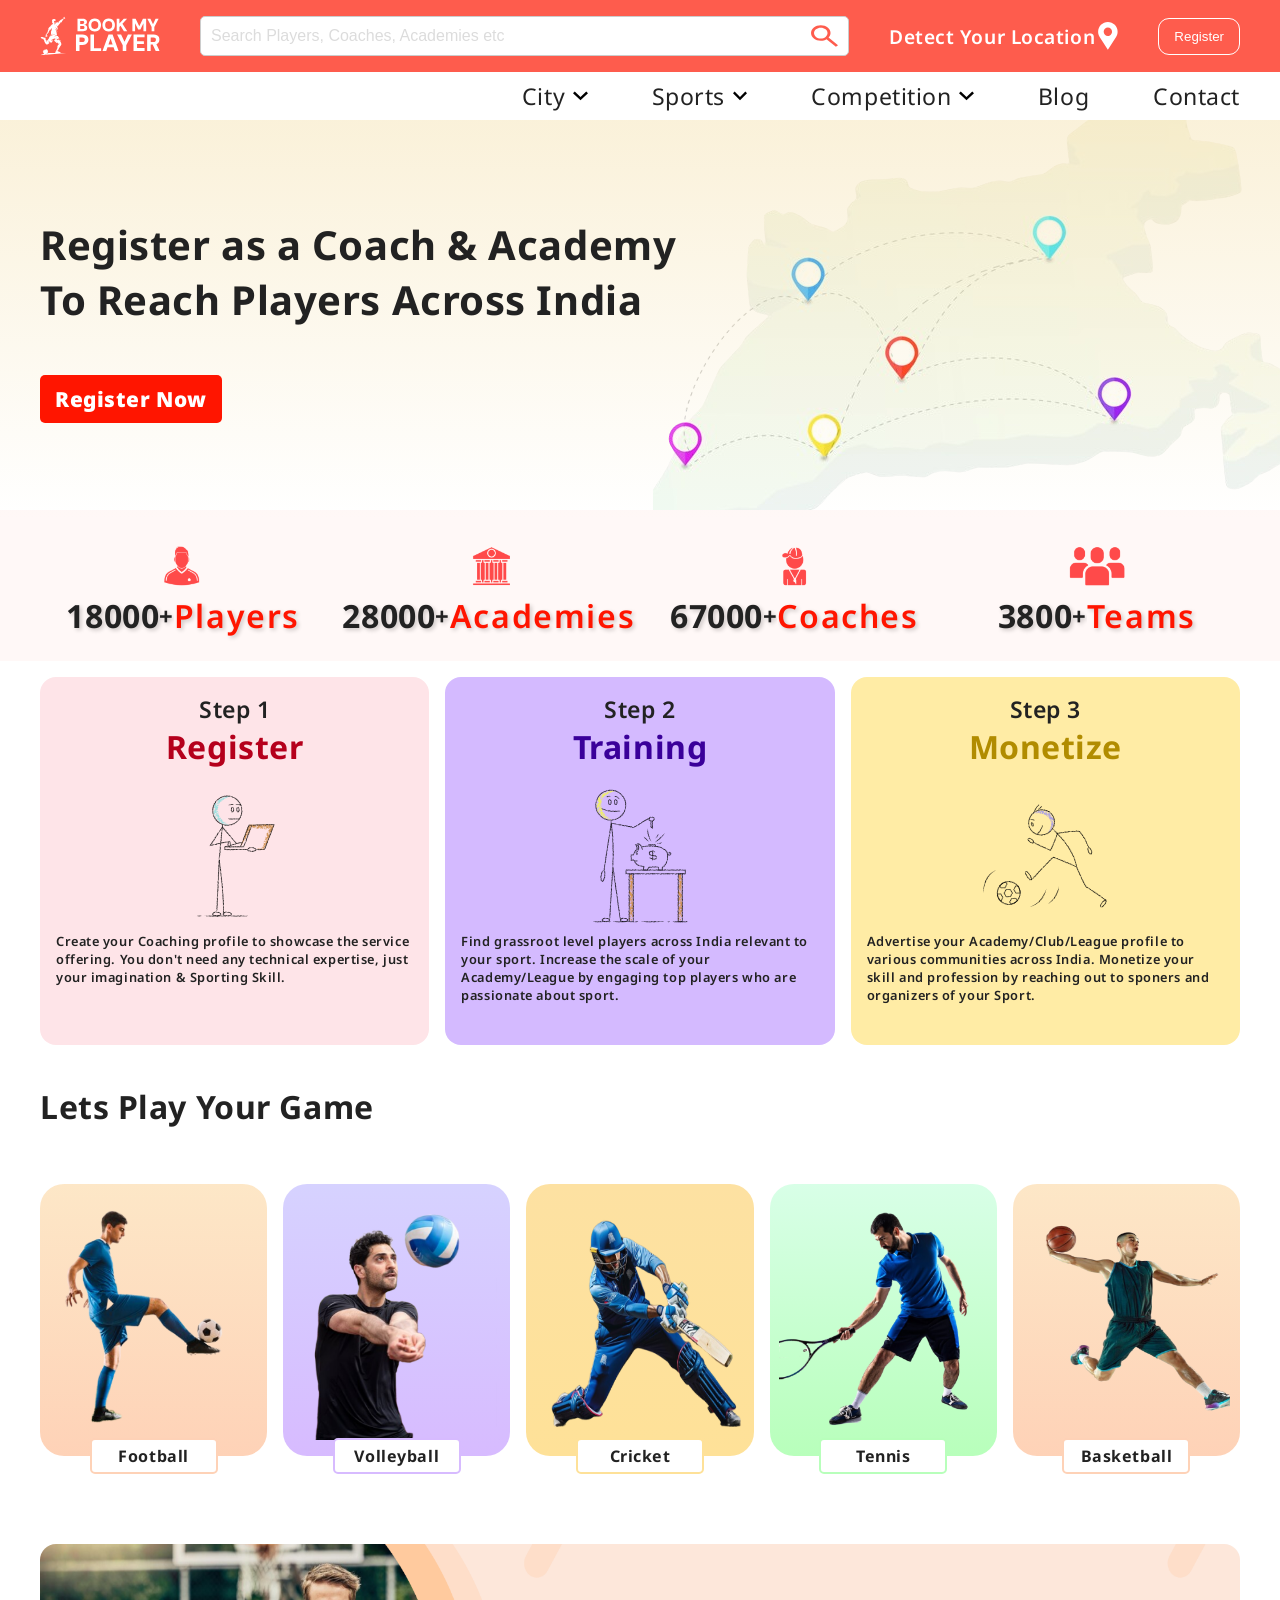
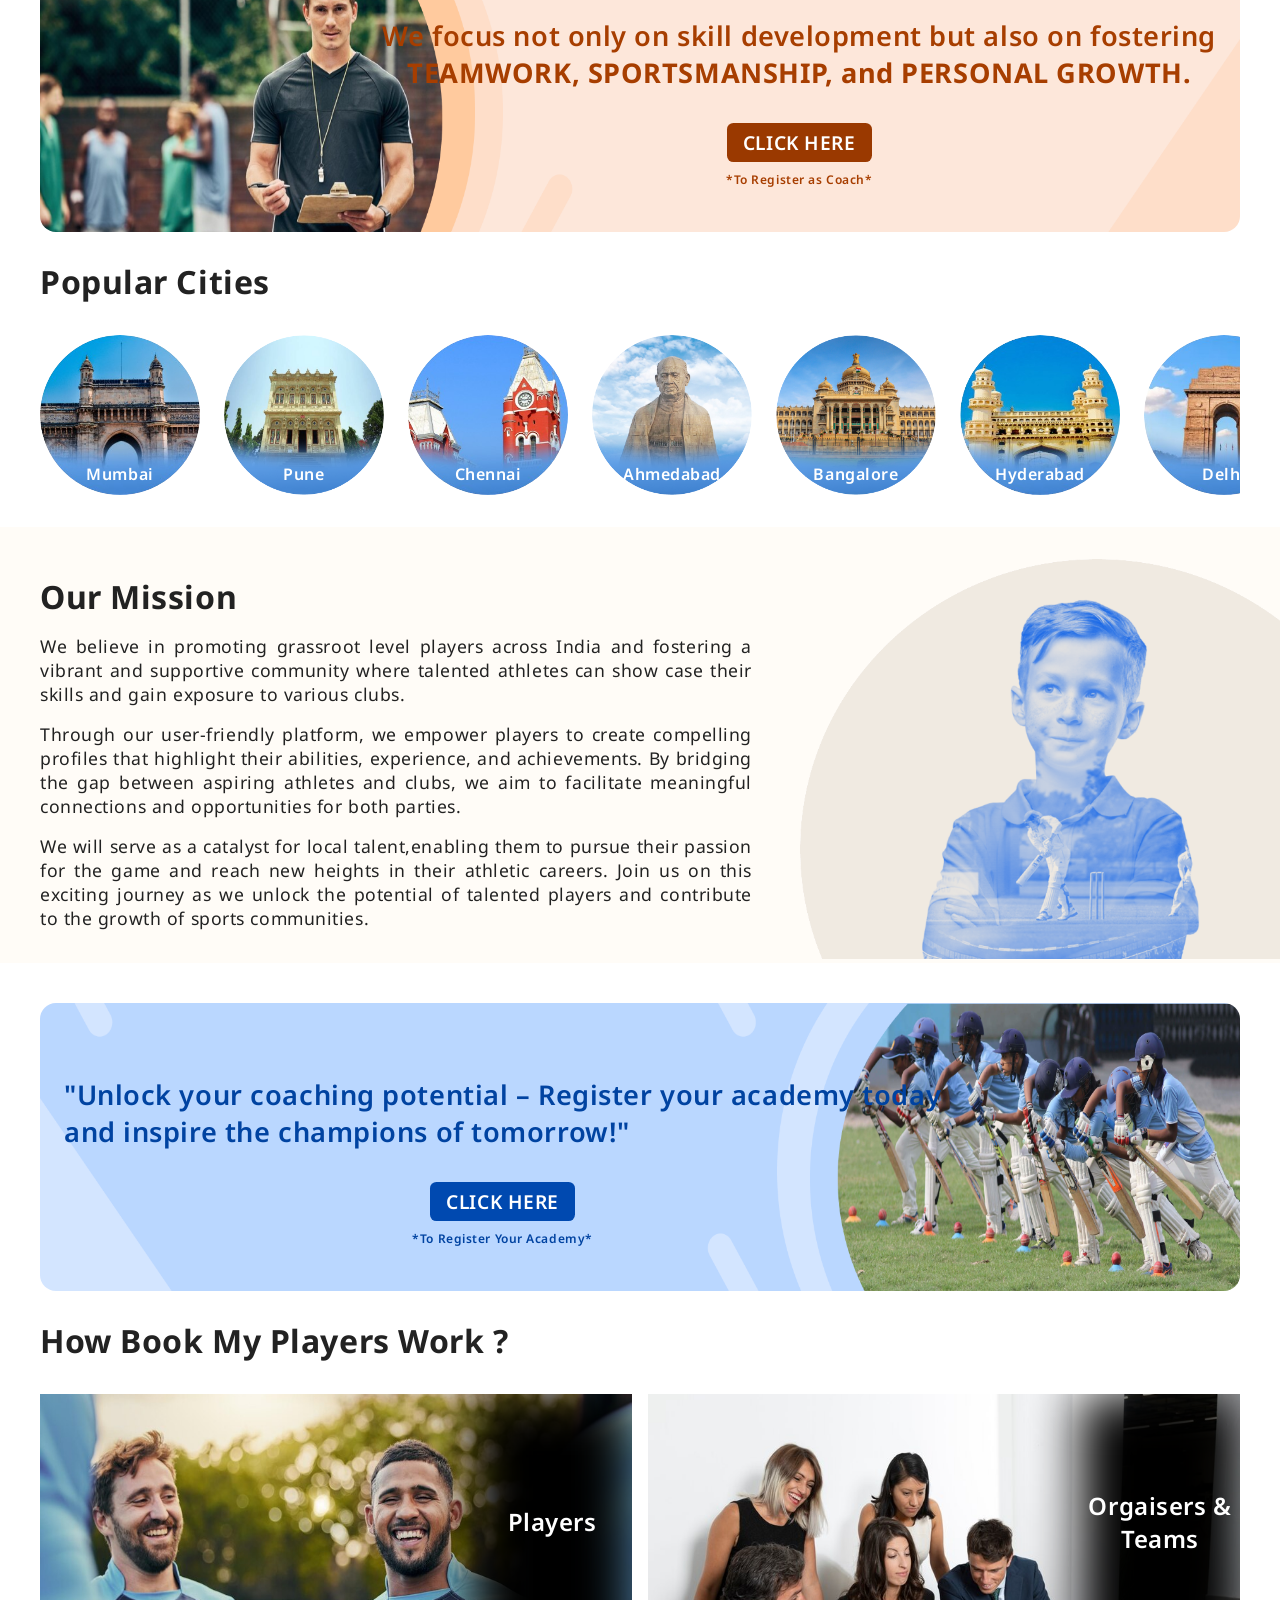
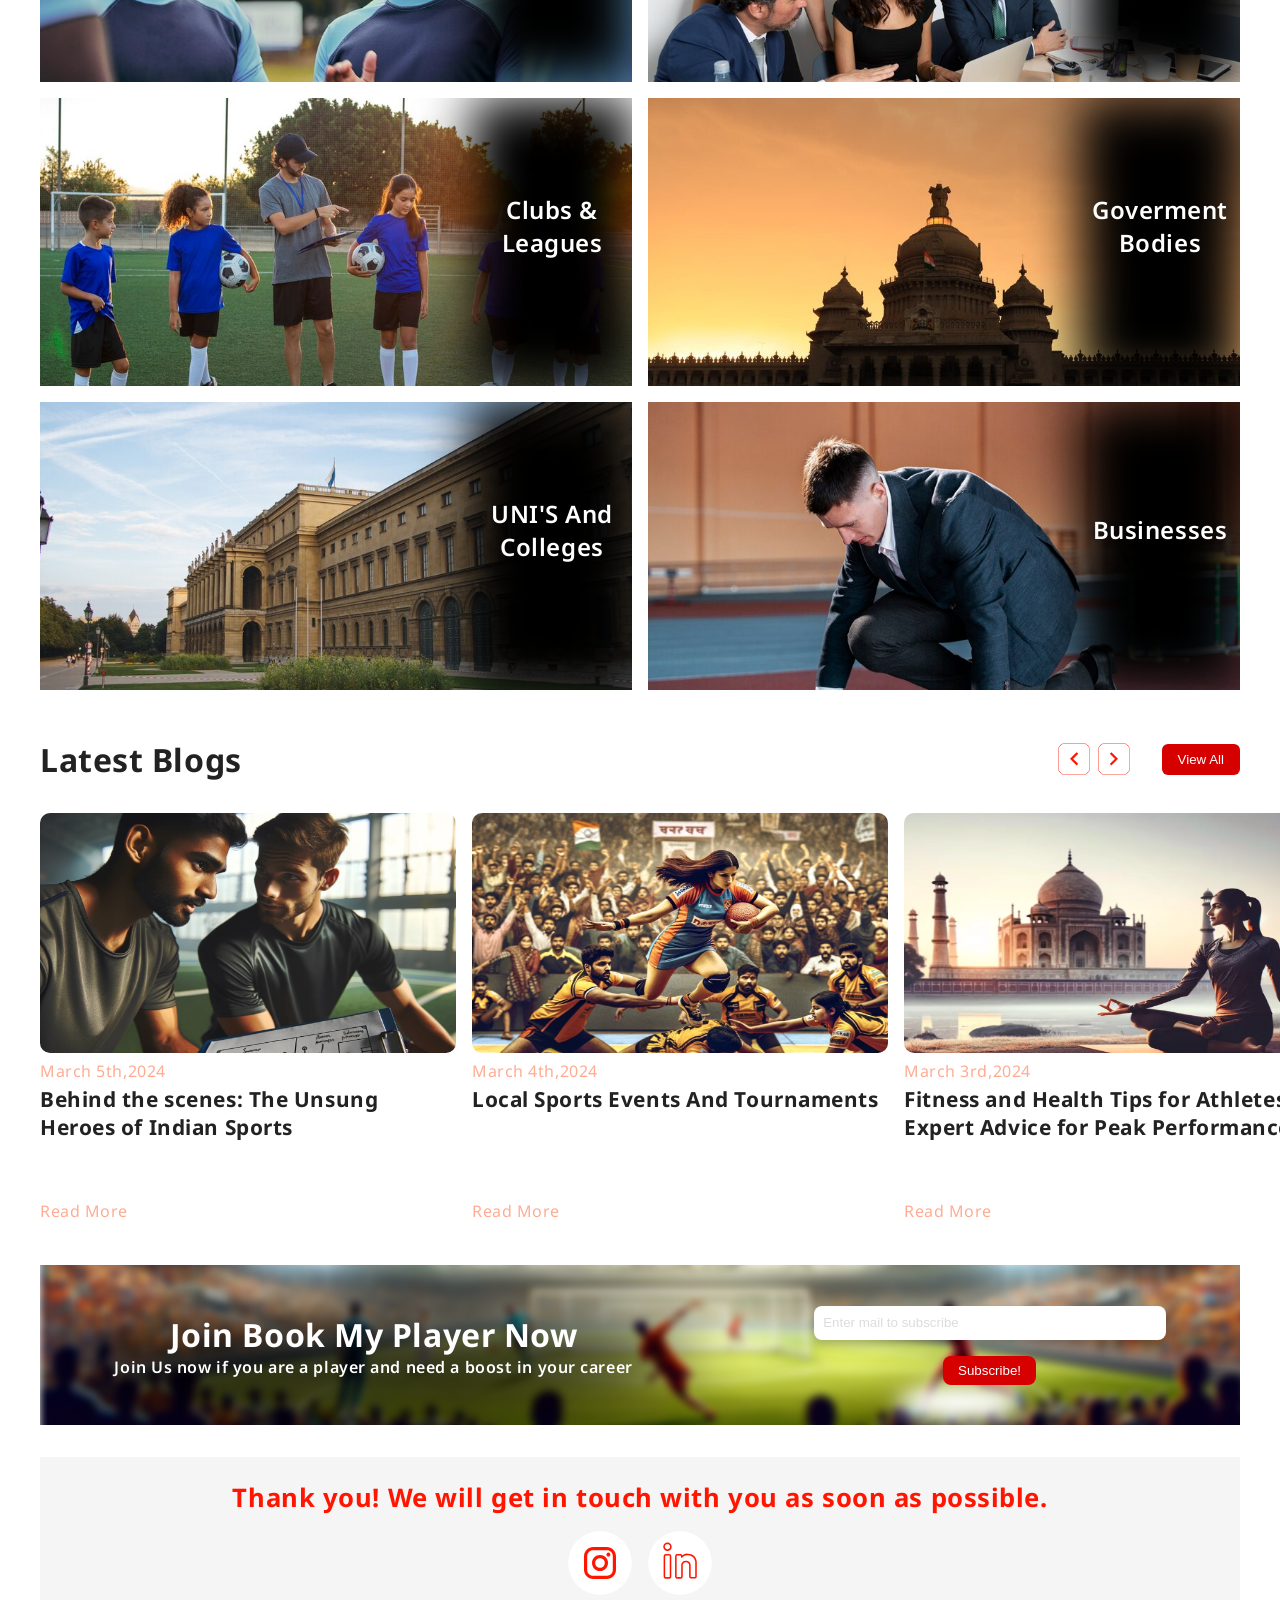
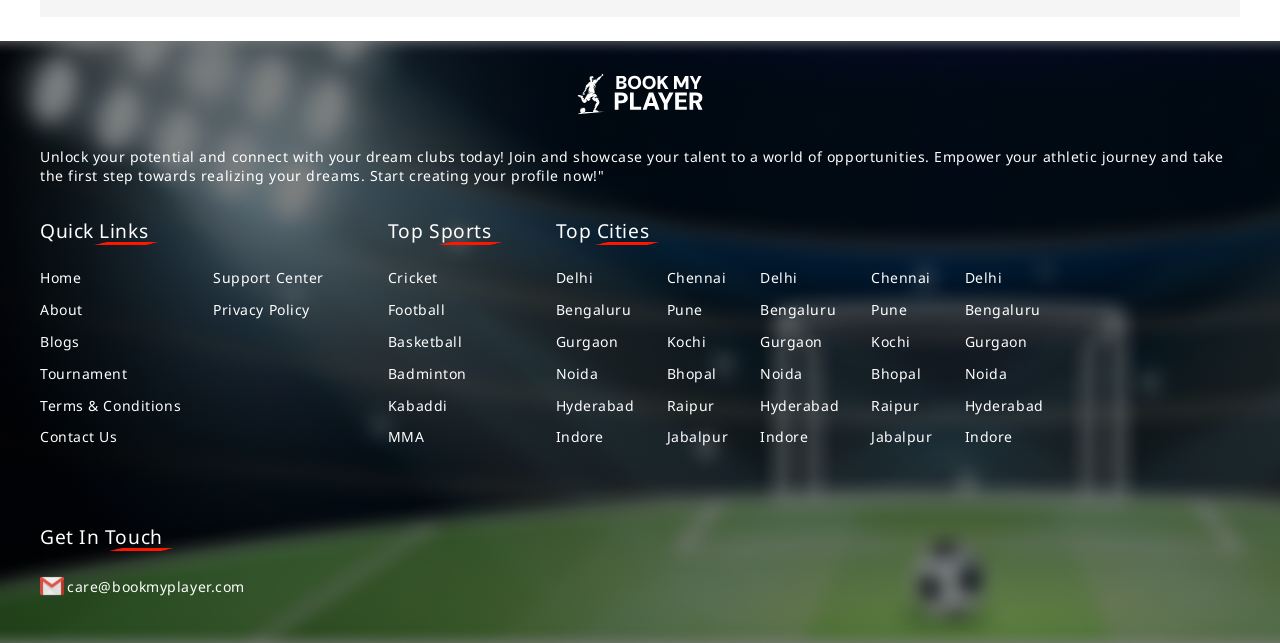
==== index.html @ 105f9009 "changes" ====
<!DOCTYPE html>
<html lang="en">

<head>
    <meta charset="UTF-8">
    <meta name="viewport" content="width=device-width, initial-scale=1.0">
    <title>Document</title>
    <link rel="stylesheet" href="asset/css/new_home.css">
</head>

<body>
    <!-- search header -->
    <header class="nh_search_wrapper">
        <img src="asset/images/logo 1.svg" class="nh_logo" alt="">
        <div class="nh_search_box search_top">
            <input type="text" class="nh_search_input" placeholder="Search Players, Coaches, Academies etc">
            <img src="asset/images/nh_search.svg" class="nh_search_icon" alt="">
        </div>
        <div class="nh_detect">
            <span class="new_fonts">Detect Your Location</span>
            <img src="asset/images/detect.svg" alt="">
        </div>
        <div class="nh_register nh_flex">
            <img src="https://bmpcdn.s3.ap-south-1.amazonaws.com/asset/images/search.svg" alt="" class="white_search">
            <button id="openRegisterOption">Register</button>
        </div>
    </header>
    <!-- search headerends -->
    <!-- header 2 starts  -->
    <header class="nh_options_wrapper">
        <ul class="nh_flex">
            <li>
                <div class="nh_flex nh_options" id="city_click">
                    <span class="new_fonts">City</span>
                    <img src="asset/images/nh_angle_down.svg" alt="">
                </div>
            </li>
            <li>
                <div class="nh_flex nh_options" id="sports_click">
                    <span class="new_fonts">Sports</span>
                    <img src="asset/images/nh_angle_down.svg" alt="">
                </div>
            </li>
            <li>
                <div class="nh_flex nh_options">
                    <span class="new_fonts">Competition</span>
                    <img src="asset/images/nh_angle_down.svg" alt="">
                </div>
            </li>
            <li>
                <div class="nh_flex nh_options">
                    <span class="new_fonts">Blog</span>
                </div>
            </li>
            <li>
                <div class="nh_flex nh_options">
                    <span class="new_fonts">Contact</span>
                </div>
            </li>
        </ul>
    </header>
    <!-- header 2 ends -->
    <!-- banner section  -->
    <section class="nh_banner_container">
        <div class="nh_banner_wrapper">
            <div class="nh_register_heading">
                <div class="nh_top_text">
                    <h1 class="new_fonts">Register as a Coach & Academy</h1>
                    <span class="new_fonts">To Reach Players Across India</span>
                </div>

                <div class="nh_top_btn" id="openRegester">
                    <button class="new_fonts">Register Now</button>
                </div>
            </div>
        </div>
        <div class="map_rough">
            <img src="asset/images/map rough.png" alt="">
        </div>
    </section>
    <!-- banner section ends -->

    <!-- Count Section  -->
    <section class="nh_count_wrapper">
        <div class="nh_count">
            <div>
                <img src="asset/images/Slice 4.png" alt="">
            </div>

            <div class="nh_count_text new_fonts"><span class="nh_value rolling-number" id="players"><span
                        class="digit">0</span><span class="digit">0</span><span class="digit">0</span><span
                        class="digit">0</span><span class="digit">0</span>+</span><span class="nh_detail">Players</span>
            </div>
        </div>
        <div class="nh_count">
            <div>
                <img src="asset/images/Slice 3.png" alt="">
            </div>

            <div class="nh_count_text new_fonts"><span class="nh_value rolling-number" id="academies"><span
                        class="digit">0</span><span class="digit">0</span><span class="digit">0</span><span
                        class="digit">0</span><span class="digit">0</span>+</span><span
                    class="nh_detail">Academies</span></div>
        </div>
        <div class="nh_count">
            <div>
                <img src="asset/images/Slice 1.png" alt="">
            </div>

            <div class="nh_count_text new_fonts"><span class="nh_value rolling-number" id="coaches"><span
                        class="digit">0</span><span class="digit">0</span><span class="digit">0</span><span
                        class="digit">0</span><span class="digit">0</span>+</span><span class="nh_detail">Coaches</span>
            </div>
        </div>
        <div class="nh_count">
            <div>
                <img src="asset/images/Slice 2.png" alt="">
            </div>

            <div class="nh_count_text new_fonts"><span class="nh_value rolling-number" id="teams">
                    <span class="digit">0</span>
                    <span class="digit">0</span>
                    <span class="digit">0</span>
                    <span class="digit">0</span>+</span><span class="nh_detail">Teams</span>
            </div>
        </div>
    </section>
    <!-- Count Section ends -->

    <!-- register training monetize section  -->
    <section class="nh_monetize nh_flex">
        <div class="nh_register_box nh_flex">
            <div class="step_register">

                <div>
                    <span class="new_fonts step_one">Step 1</span>
                </div>
                <div>
                    <span class="new_fonts register_step">Register</span>
                </div>

            </div>

            <div class="monetize_flex">
                <div class="nh_monetize_img">
                    <img src="asset/images/register_img.svg" alt="" loading="lazy">
                </div>
                <div>
                    <span class="new_fonts step_info">Create your Coaching profile to showcase the service offering.
                        You don't need any technical expertise, just your imagination & Sporting Skill.</span>
                </div>
            </div>



        </div>

        <div class="nh_training_box nh_flex">
            <div class="step_register">
                <div>
                    <span class="new_fonts step_one step_two">Step 2</span>
                </div>
                <div>
                    <span class="new_fonts register_step training_step">Training</span>
                </div>
            </div>

            <div class="monetize_flex">
                <div class="nh_monetize_img">
                    <img src="asset/images/training_img.svg" alt="" loading="lazy">
                </div>
                <div>
                    <span class="new_fonts step_info">Find grassroot level players across India relevant to your sport.
                        Increase the
                        scale of your Academy/League by engaging top players who are passionate
                        about sport.</span>
                </div>

            </div>


        </div>

        <div class="nh_monetize_box nh_flex">
            <div class="step_register">
                <div>
                    <span class="new_fonts step_one step_three">Step 3</span>
                </div>
                <div>
                    <span class="new_fonts register_step monetize_step">Monetize</span>
                </div>
            </div>
            <div class="monetize_flex">
                <div class="nh_monetize_img">
                    <img src="asset/images/monetize_img.svg" alt="" loading="lazy">
                </div>
                <div>
                    <span class="new_fonts step_info">Advertise your Academy/Club/League profile to various communities
                        across India. Monetize your skill and profession by reaching out to sponers
                        and organizers of your Sport.</span>
                </div>
            </div>

        </div>
    </section>
    <!-- register training monetize section ends -->

    <!-- play your game section  -->
    <section class="nh_play_wrap">

        <h2 class="new_fonts">Lets Play Your Game</h2>

        <div class="nh_sport_wrapper nh_flex">
            <div class="nh_sport_box">
                <img src="asset/images/sport5.png" alt="">
                <div class="nh_sport_name">
                    <span class="new_fonts">Football</span>
                </div>
            </div>
            <div class="nh_sport_box bg_2">
                <img src="asset/images/sport2.png" alt="">
                <div class="nh_sport_name bd_2">
                    <span class="new_fonts">Volleyball</span>
                </div>
            </div>
            <div class="nh_sport_box bg_3">
                <img src="asset/images/sport4.png" alt="">
                <div class="nh_sport_name bd_3">
                    <span class="new_fonts">Cricket</span>
                </div>
            </div>
            <div class="nh_sport_box bg_4">
                <img src="asset/images/sport1.png" alt="">
                <div class="nh_sport_name bd_4">
                    <span class="new_fonts">Tennis</span>
                </div>
            </div>
            <div class="nh_sport_box">
                <img src="asset/images/sport3.png" alt="">
                <div class="nh_sport_name">
                    <span class="new_fonts">Basketball</span>
                </div>
            </div>
        </div>

    </section>
    <!-- play your game section ends -->

    <!-- advertise section  -->
    <section class="nh_ad_wrapper">
        <div class="ad_img">
            <img src="asset/images/ad_one.png" alt="">
            <div class="ad_text">
                <div>
                    <div class="ad_text_flex"><span class="new_fonts ad_text_one">We focus not only on skill development
                            but also on fostering </span>
                        <span class="new_fonts ad_text_two">TEAMWORK, SPORTSMANSHIP, and PERSONAL GROWTH.</span>
                    </div>
                </div>
                <div class="ad_btn">
                    <button class="new_fonts">CLICK HERE</button>
                    <div>
                        <span class="new_fonts">*To Register as Coach*</span>
                    </div>
                </div>

            </div>
        </div>
    </section>
    <!-- advertise section ends -->

    <!-- city section  -->
    <section class="nh_play_wrap">
        <h2 class="new_fonts">Popular Cities</h2>
        <div class="city_flex">
            <div class="nh_city">
                <img src="asset/images/mumbai.png" alt="">
                <div class="nh_cityname">
                    <span class="new_fonts">Mumbai</span>
                </div>
            </div>
            <div class="nh_city">
                <img src="asset/images/pune.png" alt="">
                <div class="nh_cityname">
                    <span class="new_fonts">Pune</span>
                </div>
            </div>
            <div class="nh_city">
                <img src="asset/images/chennai.png" alt="">
                <div class="nh_cityname">
                    <span class="new_fonts">Chennai</span>
                </div>
            </div>
            <div class="nh_city">
                <img src="asset/images/ahmedabad.png" alt="">
                <div class="nh_cityname">
                    <span class="new_fonts">Ahmedabad</span>
                </div>
            </div>
            <div class="nh_city">
                <img src="asset/images/bangalore.png" alt="">
                <div class="nh_cityname">
                    <span class="new_fonts">Bangalore</span>
                </div>
            </div>
            <div class="nh_city">
                <img src="asset/images/hyderabad.png" alt="">
                <div class="nh_cityname">
                    <span class="new_fonts">Hyderabad</span>
                </div>
            </div>
            <div class="nh_city">
                <img src="asset/images/delhi.png" alt="">
                <div class="nh_cityname">
                    <span class="new_fonts">Delhi</span>
                </div>
            </div>
            <div class="nh_city">
                <img src="asset/images/lucknow.png" alt="">
                <div class="nh_cityname">
                    <span class="new_fonts">Lucknow</span>
                </div>
            </div>
            <div class="nh_city">
                <img src="asset/images/Indore.png" alt="">
                <div class="nh_cityname">
                    <span class="new_fonts">Indore</span>
                </div>
            </div>
            <div class="nh_city">
                <img src="asset/images/Kolkata.png" alt="">
                <div class="nh_cityname">
                    <span class="new_fonts">Kolkata</span>
                </div>
            </div>
            <div class="nh_city">
                <img src="asset/images/Nagpur.png" alt="">
                <div class="nh_cityname">
                    <span class="new_fonts">Nagpur</span>
                </div>
            </div>
            <div class="nh_city">
                <img src="asset/images/Coimbatore.png" alt="">
                <div class="nh_cityname">
                    <span class="new_fonts">Coimbatore</span>
                </div>
            </div>
            <div class="nh_city">
                <img src="asset/images/Patna.png" alt="">
                <div class="nh_cityname">
                    <span class="new_fonts">Patna</span>
                </div>
            </div>
            <div class="nh_city">
                <img src="asset/images/Jaipur.png" alt="">
                <div class="nh_cityname">
                    <span class="new_fonts">Jaipur</span>
                </div>
            </div>
            <div class="nh_city">
                <img src="asset/images/Agra.png" alt="">
                <div class="nh_cityname">
                    <span class="new_fonts">Agra</span>
                </div>
            </div>
            <div class="nh_city">
                <img src="asset/images/vadodra.png" alt="">
                <div class="nh_cityname">
                    <span class="new_fonts">Vadodra</span>
                </div>
            </div>
            <div class="nh_city">
                <img src="asset/images/Surat.png" alt="">
                <div class="nh_cityname">
                    <span class="new_fonts">Surat</span>
                </div>
            </div>
            <div class="nh_city">
                <img src="asset/images/Guwahati.png" alt="">
                <div class="nh_cityname">
                    <span class="new_fonts">Guwahati</span>
                </div>
            </div>
            <div class="nh_city">
                <img src="asset/images/PimpriChichwad.png" alt="">
                <div class="nh_cityname">
                    <span class="new_fonts">Pimpri Chinchwad</span>
                </div>
            </div>
            <div class="nh_city">
                <img src="asset/images/Kochi.png" alt="">
                <div class="nh_cityname">
                    <span class="new_fonts">Kochi</span>
                </div>
            </div>
            <div class="nh_city">
                <img src="asset/images/Navi Mumbai.png" alt="">
                <div class="nh_cityname">
                    <span class="new_fonts">Navi Mumbai</span>
                </div>
            </div>
            <div class="nh_city">
                <img src="asset/images/Bhopal.png" alt="">
                <div class="nh_cityname">
                    <span class="new_fonts">Bhopal</span>
                </div>
            </div>
            <div class="nh_city">
                <img src="asset/images/Thane.png" alt="">
                <div class="nh_cityname">
                    <span class="new_fonts">Thane</span>
                </div>
            </div>
            <div class="nh_city">
                <img src="asset/images/Chandigarh.png" alt="">
                <div class="nh_cityname">
                    <span class="new_fonts">Chandigarh</span>
                </div>
            </div>
            <div class="nh_city">
                <img src="asset/images/Ghaziabad.png" alt="">
                <div class="nh_cityname">
                    <span class="new_fonts">Ghaziabad</span>
                </div>
            </div>
            <div class="nh_city">
                <img src="asset/images/Agartala.png" alt="">
                <div class="nh_cityname">
                    <span class="new_fonts">Agartala</span>
                </div>
            </div>
            <div class="nh_city">
                <img src="asset/images/NewDelhi.png" alt="">
                <div class="nh_cityname">
                    <span class="new_fonts">New Delhi</span>
                </div>
            </div>
            <div class="nh_city">
                <img src="asset/images/Rajkot.png" alt="">
                <div class="nh_cityname">
                    <span class="new_fonts">Rajkot</span>
                </div>
            </div>
            <div class="nh_city">
                <img src="asset/images/Vizag.png" alt="">
                <div class="nh_cityname">
                    <span class="new_fonts">Vizag</span>
                </div>
            </div>
            <div class="nh_city">
                <img src="asset/images/Meerut.png" alt="">
                <div class="nh_cityname">
                    <span class="new_fonts">Meerut</span>
                </div>
            </div>
            <div class="nh_city">
                <img src="asset/images/Ranchi.png" alt="">
                <div class="nh_cityname">
                    <span class="new_fonts">Ranchi</span>
                </div>
            </div>
            <div class="nh_city">
                <img src="asset/images/Madurai.png" alt="">
                <div class="nh_cityname">
                    <span class="new_fonts">Madurai</span>
                </div>
            </div>
            <div class="nh_city">
                <img src="asset/images/Srinagar.png" alt="">
                <div class="nh_cityname">
                    <span class="new_fonts">Srinagar</span>
                </div>
            </div>
            <div class="nh_city">
                <img src="asset/images/Kanpur.png" alt="">
                <div class="nh_cityname">
                    <span class="new_fonts">Kanpur</span>
                </div>
            </div>
            <div class="nh_city">
                <img src="asset/images/Nasik.png" alt="">
                <div class="nh_cityname">
                    <span class="new_fonts">Nasik</span>
                </div>
            </div>
            <div class="nh_city">
                <img src="asset/images/Noida.png" alt="">
                <div class="nh_cityname">
                    <span class="new_fonts">Noida</span>
                </div>
            </div>
            <div class="nh_city">
                <img src="asset/images/Jodhpur.png" alt="">
                <div class="nh_cityname">
                    <span class="new_fonts">Jodhpur</span>
                </div>
            </div>
            <div class="nh_city">
                <img src="asset/images/Vijaywada.png" alt="">
                <div class="nh_cityname">
                    <span class="new_fonts">Vijaywada</span>
                </div>
            </div>
            <div class="nh_city">
                <img src="asset/images/Kota.png" alt="">
                <div class="nh_cityname">
                    <span class="new_fonts">Kota</span>
                </div>
            </div>
            <div class="nh_city">
                <img src="asset/images/Varanasi.png" alt="">
                <div class="nh_cityname">
                    <span class="new_fonts">Varanasi</span>
                </div>
            </div>
            <div class="nh_city">
                <img src="asset/images/Shimla.png" alt="">
                <div class="nh_cityname">
                    <span class="new_fonts">Shimla</span>
                </div>
            </div>
            <div class="nh_city">
                <img src="asset/images/Jabalpur.png" alt="">
                <div class="nh_cityname">
                    <span class="new_fonts">Jabalpur</span>
                </div>
            </div>
            <div class="nh_city">
                <img src="asset/images/Howrah.png" alt="">
                <div class="nh_cityname">
                    <span class="new_fonts">Howrah</span>
                </div>
            </div>
            <div class="nh_city">
                <img src="asset/images/Vasai Virar.png" alt="">
                <div class="nh_cityname">
                    <span class="new_fonts">Vasai-Virar</span>
                </div>
            </div>
            <div class="nh_city">
                <img src="asset/images/Dombivali.png" alt="">
                <div class="nh_cityname">
                    <span class="new_fonts">Dombivali</span>
                </div>
            </div>
            <div class="nh_city">
                <img src="asset/images/Mysuru.png" alt="">
                <div class="nh_cityname">
                    <span class="new_fonts">Mysuru</span>
                </div>
            </div>
            <div class="nh_city">
                <img src="asset/images/Secundrabad.png" alt="">
                <div class="nh_cityname">
                    <span class="new_fonts">Secundrabad</span>
                </div>
            </div>
            <div class="nh_city">
                <img src="asset/images/Sonipat.png" alt="">
                <div class="nh_cityname">
                    <span class="new_fonts">Sonipat</span>
                </div>
            </div>
            <div class="nh_city">
                <img src="asset/images/Dehradun.png" alt="">
                <div class="nh_cityname">
                    <span class="new_fonts">Dehradun</span>
                </div>
            </div>
            <div class="nh_city">
                <img src="asset/images/Prayagraj.png" alt="">
                <div class="nh_cityname">
                    <span class="new_fonts">Prayagraj</span>
                </div>
            </div>
            <div class="nh_city">
                <img src="asset/images/Raipur.png" alt="">
                <div class="nh_cityname">
                    <span class="new_fonts">Raipur</span>
                </div>
            </div>
            <div class="nh_city">
                <img src="asset/images/Silgiri.png" alt="">
                <div class="nh_cityname">
                    <span class="new_fonts">Siligiri</span>
                </div>
            </div>
            <div class="nh_city">
                <img src="asset/images/Faridabad.png" alt="">
                <div class="nh_cityname">
                    <span class="new_fonts">Faridabad</span>
                </div>
            </div>
            <div class="nh_city">
                <img src="asset/images/Jammu.png" alt="">
                <div class="nh_cityname">
                    <span class="new_fonts">Jamu</span>
                </div>
            </div>
            <div class="nh_city">
                <img src="asset/images/Kalyan.png" alt="">
                <div class="nh_cityname">
                    <span class="new_fonts">Kalyan</span>
                </div>
            </div>
            <div class="nh_city">
                <img src="asset/images/Aurangabad.png" alt="">
                <div class="nh_cityname">
                    <span class="new_fonts">Aurangabad</span>
                </div>
            </div>
            <div class="nh_city">
                <img src="asset/images/Thiruvanan-Thapuram.png" alt="">
                <div class="nh_cityname">
                    <span class="new_fonts">Thiruvanan-Thapuram</span>
                </div>
            </div>
            <div class="nh_city">
                <img src="asset/images/Dhanbad.png" alt="">
                <div class="nh_cityname">
                    <span class="new_fonts">Dhanbad</span>
                </div>
            </div>
            <div class="nh_city">
                <img src="asset/images/Solapur.png" alt="">
                <div class="nh_cityname">
                    <span class="new_fonts">Solapur</span>
                </div>
            </div>
            <div class="nh_city">
                <img src="asset/images/Gwalior.png" alt="">
                <div class="nh_cityname">
                    <span class="new_fonts">Gwalior</span>
                </div>
            </div>
        </div>
    </section>
    <!-- city section ends -->

    <!-- our mission section  -->
    <section class="nh_mission_wrapper">
        <div class="mission_head">
            <h2 class="new_fonts">Our Mission</h2>
            <p class="new_fonts">We believe in promoting grassroot level players across India and fostering a vibrant
                and supportive community where talented athletes can show case their skills and gain exposure to various
                clubs.</p>
            <p class="new_fonts">Through our user-friendly platform, we empower players to create compelling profiles
                that highlight their abilities, experience, and achievements. By bridging the gap between aspiring
                athletes and clubs, we aim to facilitate meaningful connections and opportunities for both parties. </p>
            <p class="new_fonts">We will serve as a catalyst for local talent,enabling them to pursue their passion for
                the game and reach new heights in their athletic careers. Join us on this exciting journey as we unlock
                the potential of talented players and contribute to the growth of sports communities.</p>
        </div>
        <div class="mission_img">
            <img src="asset/images/nh_mission.png" alt="" class="mission_old">
            <img src="asset/images/mission_new.png" alt="" class="mission_new">
        </div>
    </section>
    <!-- our mission section ends -->

    <!-- advertise section  -->
    <section class="nh_ad_wrapper">
        <div class="ad_img_2">
            <img src="asset/images/ad_two.png" alt="">
            <div class="ad_text_2">
                <div>
                    <div class="ad_text_flex_2"><span class="new_fonts ad_text_new">"Unlock your coaching potential –
                            Register your academy
                            today </span>
                        <span class="new_fonts ad_text_new">and inspire the champions of tomorrow!"</span>
                    </div>
                </div>
                <div class="ad_btn ad_btn_2">
                    <button class="new_fonts">CLICK HERE</button>
                    <div>
                        <span class="new_fonts">*To Register Your Academy*</span>
                    </div>
                </div>

            </div>
        </div>
    </section>
    <!-- advertise section ends -->

    
    <!-- how book my player works section  -->
    <section class="nh_work_wrapper">
        <div class="nh_work">
            <h2 class="new_fonts">How Book My Players Work ?</h2>

            <div class="work_container">
                <div class="work_box">
                    <img src="asset/images/work_1.png" alt="">
                    <div class="work_name">
                        <p class="new_fonts">Players</p>
                        <p class="new_fonts work_para_2">Feeling Isolated. Don't know where to find stuff. Want to meet
                            new people. Find Your tribe.</p>
                    </div>
                </div>
                <div class="work_box">
                    <img src="asset/images/work_2.png" alt="">
                    <div class="work_name">
                        <p class="new_fonts">Orgaisers & Teams</p>
                        <p class="new_fonts work_para_2">Don't be stuck for players. Reduce admin time and headaches. Gamify organisation with rewards and ratings.</p>
                    </div>
                </div>
                <div class="work_box">
                    <img src="asset/images/work_3.png" alt="">
                    <div class="work_name">
                        <p class="new_fonts">Clubs & Leagues</p>
                        <p class="new_fonts work_para_2">Club are always looking for players. Running a club is tough. Leagues care about every club being able to take part.</p>
                    </div>
                </div>
                <div class="work_box">
                    <img src="asset/images/work_4.png" alt="">
                    <div class="work_name">
                        <p class="new_fonts">Goverment Bodies</p>
                        <p class="new_fonts work_para_2">The way people take part in sport is changing. Connect everyone taking part in those sports, support formal and informal participation. Metrics and data on participation.</p>
                    </div>
                </div>
                <div class="work_box">
                    <img src="asset/images/work_5.png" alt="">
                    <div class="work_name">
                        <p class="new_fonts">UNI'S And Colleges</p>
                        <p class="new_fonts work_para_2">Universities & colleges promote healthy active living and connect your entire student body through shared interests in sports and activities.</p>
                    </div>
                </div>
                <div class="work_box">
                    <img src="asset/images/work_6.png" alt="">
                    <div class="work_name">
                        <p class="new_fonts">Businesses</p>
                        <p class="new_fonts work_para_2">An age of hybrid working, promote healthy active living as well as engaging and connecting your remote workforce together at a new level, through shared interests in sport.</p>
                    </div>
                </div>
            </div>
        </div>
    </section>
    <!-- how book my player works section end -->

        <!-- blog section  -->

        <section class="blog_wrap">
            <div class="latest_blog">
                <h2 class="new_fonts">Latest Blogs</h2>
            </div>
            <div>
                <div class="blog_btn">
                    <div class="blog_arrow">
                        <img src="asset/images/blog_left.png" alt="">
                        <img src="asset/images/blog_right.png" alt="">
                    </div>
                    <div>
                        <button>View All</button>
                    </div>
    
                </div>
            </div>
        </section>
    
        <section class="blog_container">
            <div class="blog_box">
                <img src="asset/images/blog_1.png" alt="">
                <p class="new_fonts blog_date">March 5th,2024</p>
                <h3 class="new_fonts blog_topic">Behind the scenes: The Unsung Heroes of Indian Sports</h3>
                <p class="new_fonts blog_date">Read More</p>
            </div>
            <div class="blog_box">
                <img src="asset/images/blog_2.png" alt="">
                <p class="new_fonts blog_date">March 4th,2024</p>
                <h3 class="new_fonts blog_topic">Local Sports Events And Tournaments</h3>
                <p class="new_fonts blog_date">Read More</p>
            </div>
            <div class="blog_box">
                <img src="asset/images/blog_3.png" alt="">
                <p class="new_fonts blog_date">March 3rd,2024</p>
                <h3 class="new_fonts blog_topic">Fitness and Health Tips for Athletes: Expert Advice for Peak Performance
                </h3>
                <p class="new_fonts blog_date">Read More</p>
            </div>
        </section>
        <!-- blog section end -->

    <!-- join section  -->
    <section class="join_img">
        <div class="join_text">
            <p class="new_fonts">Join Book My Player Now</p>
            <p class="new_fonts">Join Us now if you are a player and need a boost in your career</p>
        </div>
        <div class="join_right">
            <input type="email" placeholder="Enter mail to subscribe">
            <button>Subscribe!</button>
        </div>
    </section>
    <!-- join section ends  -->

        <!-- social media section  -->
        <section class="social_box">
            <p class="new_fonts">Thank you! We will get in touch with you as soon as possible.</p>
            <div class="img_flex">
                <img src="asset/images/Group 49 (1).svg" alt="">
                <img src="asset/images/Group 50.svg" alt="">
            </div>
        </section>
        <!-- social media section ends -->

        <footer class="footer_wrap">

            <div class="black_view">
                <div class="footer_logo">
                    <img src="asset/images/logo 1.svg" alt="">
                    <p class="new_fonts footer_msg">Unlock your potential and connect with your dream clubs today! Join and
                        showcase your talent to a world of opportunities. Empower your athletic journey and take the first
                        step towards realizing your dreams. Start creating your profile now!"</p>
                </div>
    
                <div class="footer_section">
                    <div>
                        <div class="footer_head">
                            <h4 class="new_fonts footer_topic">Quick Links</h4>
                            <div class="red_line">
                                <img src="asset/images/red_line.png" alt="">
                            </div>
                        </div>
                        <div class="footer_flex">
                            <div class="footer_list_one">
                                <ul class="new_fonts">
                                    <li>Home</li>
                                    <li>About</li>
                                    <li>Blogs</li>
                                    <li>Tournament</li>
                                    <li>Terms & Conditions</li>
                                    <li>Contact Us</li>
                                </ul>
                            </div>
                            <div class="footer_list_one">
                                <ul class="new_fonts">
                                    <li>Support Center</li>
                                    <li>Privacy Policy</li>
                                </ul>
                            </div>
    
                        </div>
    
                    </div>
    
                    <div>
                        <div class="footer_head">
                            <h4 class="new_fonts footer_topic">Top Sports</h4>
                            <div class="red_line">
                                <img src="asset/images/red_line.png" alt="">
                            </div>
                        </div>
                        <div class="footer_flex">
                            <div class="footer_list_one">
                                <ul class="new_fonts">
                                    <li>Cricket</li>
                                    <li>Football</li>
                                    <li>Basketball</li>
                                    <li>Badminton</li>
                                    <li>Kabaddi</li>
                                    <li>MMA</li>
                                </ul>
                            </div>
                        </div>
    
                    </div>
    
                    <div>
                        <div class="footer_head">
                            <h4 class="new_fonts footer_topic">Top Cities</h4>
                            <div class="red_line">
                                <img src="asset/images/red_line.png" alt="">
                            </div>
                        </div>
                        <div class="footer_flex">
                            <div class="footer_list_one">
                                <ul class="new_fonts city_div1">
                                    <li>Delhi</li>
                                    <li>Bengaluru</li>
                                    <li>Gurgaon</li>
                                    <li>Noida</li>
                                    <li>Hyderabad</li>
                                    <li>Indore</li>
                                </ul>
                            </div>
                            <div class="footer_list_one">
                                <ul class="new_fonts city_div2">
                                    <li>Chennai</li>
                                    <li>Pune</li>
                                    <li>Kochi</li>
                                    <li>Bhopal</li>
                                    <li>Raipur</li>
                                    <li>Jabalpur</li>
                                </ul>
                            </div>
                            <div class="footer_list_one">
                                <ul class="new_fonts city_div3">
                                    <li>Delhi</li>
                                    <li>Bengaluru</li>
                                    <li>Gurgaon</li>
                                    <li>Noida</li>
                                    <li>Hyderabad</li>
                                    <li>Indore</li>
                                </ul>
                            </div>
                            <div class="footer_list_one">
                                <ul class="new_fonts city_div4">
                                    <li>Chennai</li>
                                    <li>Pune</li>
                                    <li>Kochi</li>
                                    <li>Bhopal</li>
                                    <li>Raipur</li>
                                    <li>Jabalpur</li>
                                </ul>
                            </div>
                            <div class="footer_list_one">
                                <ul class="new_fonts city_div5">
                                    <li>Delhi</li>
                                    <li>Bengaluru</li>
                                    <li>Gurgaon</li>
                                    <li>Noida</li>
                                    <li>Hyderabad</li>
                                    <li>Indore</li>
                                </ul>
                            </div>
    
                        </div>
    
                    </div>
    
                    <div>
                        <div class="footer_head">
                            <h4 class="new_fonts footer_topic">Get In Touch</h4>
                            <div class="red_line">
                                <img src="asset/images/red_line.png" alt="">
                            </div>
                        </div>
                        <div class="footer_flex">
                            <div class="footer_list_one">
                                <ul class="new_fonts">
                                    <li>
                                        <div class="mail_flex">
                                            <img src="asset/images/mail.png" alt="">
                                            <p>care@bookmyplayer.com</p>
                                        </div>
                                    </li>
                                </ul>
                            </div>
                        </div>
    
                    </div>
    
                </div>
            </div>
        </footer>




    <!-- sportsn click popup  -->
    <section class="sports_popup">
        <div class="sports_box">
            <div class="sport_heading">
                <p class="new_fonts sport_text">Sports</p>
            </div>
            <div class="sports_icon">
                <div class="sports_img">
                    <img src="asset/images/sh_archery.png" alt="">
                    <p class="new_fonts">Archery</p>
                </div>
                <div class="sports_img">
                    <img src="asset/images/sh_arts.png" alt="">
                    <p class="new_fonts">Arts</p>
                </div>
                <div class="sports_img">
                    <img src="asset/images/sh_golf.png" alt="">
                    <p class="new_fonts">Golf</p>
                </div>
                <div class="sports_img">
                    <img src="asset/images/sh_athlete.png" alt="">
                    <p class="new_fonts">Athletics</p>
                </div>
                <div class="sports_img">
                    <img src="asset/images/sh_badminton.png" alt="">
                    <p class="new_fonts">Badminton</p>
                </div>
                <div class="sports_img">
                    <img src="asset/images/sh_basketball.png" alt="">
                    <p class="new_fonts">Basketball</p>
                </div>
                <div class="sports_img">
                    <img src="asset/images/sh_billiards.png" alt="">
                    <p class="new_fonts">Billiards</p>
                </div>
                <div class="sports_img">
                    <img src="asset/images/sh_boxing.png" alt="">
                    <p class="new_fonts">Boxing</p>
                </div>
                <div class="sports_img">
                    <img src="asset/images/sh_chess.png" alt="">
                    <p class="new_fonts">Chess</p>
                </div>

                <div class="sports_img">
                    <img src="asset/images/sh_cricket.png" alt="">
                    <p class="new_fonts">Cricket</p>
                </div>
                <div class="sports_img">
                    <img src="asset/images/sh_fencing.png" alt="">
                    <p class="new_fonts">Fencing</p>
                </div>
                <div class="sports_img">
                    <img src="asset/images/sh_fitness.png" alt="">
                    <p class="new_fonts">Fitness</p>
                </div>
                <div class="sports_img">
                    <img src="asset/images/sh_football.png" alt="">
                    <p class="new_fonts">Football</p>
                </div>
                <div class="sports_img">
                    <img src="asset/images/sh_gym.png" alt="">
                    <p class="new_fonts">Gym</p>
                </div>
                <div class="sports_img">
                    <img src="asset/images/sh_hockey.png" alt="">
                    <p class="new_fonts">Hockey</p>
                </div>
                <div class="sports_img">
                    <img src="asset/images/sh_kabaddi.png" alt="">
                    <p class="new_fonts">Kabaddi</p>
                </div>
                <div class="sports_img">
                    <img src="asset/images/sh_karate.png" alt="">
                    <p class="new_fonts">Karate</p>
                </div>
                <div class="sports_img">
                    <img src="asset/images/sh_khokho.png" alt="">
                    <p class="new_fonts">Kho-Kho</p>
                </div>
                <div class="sports_img">
                    <img src="asset/images/sh_mma.png" alt="">
                    <p class="new_fonts">MMA</p>
                </div>
                <div class="sports_img">
                    <img src="asset/images/sh_motorsports.png" alt="">
                    <p class="new_fonts">MotorSports</p>
                </div>
                <div class="sports_img">
                    <img src="asset/images/sh_volley.png" alt="">
                    <p class="new_fonts">Volleyball</p>
                </div>
                <div class="sports_img">
                    <img src="asset/images/sh_rugby.png" alt="">
                    <p class="new_fonts">Rugby</p>
                </div>
                <div class="sports_img">
                    <img src="asset/images/sh_shooting.png" alt="">
                    <p class="new_fonts">Shooting</p>
                </div>
                <div class="sports_img">
                    <img src="asset/images/sh_skating.png" alt="">
                    <p class="new_fonts">Skating</p>
                </div>
                <div class="sports_img">
                    <img src="asset/images/sh_squash.png" alt="">
                    <p class="new_fonts">Squash</p>
                </div>
                <div class="sports_img">
                    <img src="asset/images/sh_swim.png" alt="">
                    <p class="new_fonts">Swimming</p>
                </div>
                <div class="sports_img">
                    <img src="asset/images/sh_table_tennis.png" alt="">
                    <p class="new_fonts">TableTennis</p>
                </div>
                <div class="sports_img">
                    <img src="asset/images/sh_teakwando.png" alt="">
                    <p class="new_fonts">Teakwando</p>
                </div>
                <div class="sports_img">
                    <img src="asset/images/sh_tennis.png" alt="">
                    <p class="new_fonts">Tennis</p>
                </div>
                <div class="sports_img">
                    <img src="asset/images/training_img.svg" alt="">
                    <p class="new_fonts">PersonalTrainer</p>
                </div>
                <div class="sports_img">
                    <img src="asset/images/sh_wrestling.png" alt="">
                    <p class="new_fonts">Wrestling</p>
                </div>
                <div class="sports_img">
                    <img src="asset/images/sh_yoga.png" alt="">
                    <p class="new_fonts">Yoga</p>
                </div>
            </div>
        </div>
    </section>
    <!-- sports popup ends -->
    <!-- city click popup  -->
    <section class="city_popup">
        <div class="city_box">
            <div class="nh_search_box">
                <input type="text" class="nh_city_input" id="citySearchInput" placeholder="Search Your City">
                <img src="asset/images/nh_search.svg" class="nh_search_icon" alt="">
            </div>
            <div class="sport_heading">
                <p class="new_fonts sport_text sport_or">Or</p>
                <div class="location_flex">
                    <p class="new_fonts current_location">Use Your Current Location</p>
                    <img src="asset/images/detect_red.svg" alt="">
                </div>
            </div>
            <div class="sport_heading">
                <p class="new_fonts sport_text">Popular Cities</p>
            </div>
            <div class="city_icon">
                <div class="city_img">
                    <img src="asset/images/city_icon_1.png" alt="">
                    <p class="new_fonts">Chennai</p>
                </div>
                <div class="city_img">
                    <img src="asset/images/city_icon_2.png" alt="">
                    <p class="new_fonts">Mumbai</p>
                </div>
                <div class="city_img">
                    <img src="asset/images/city_icon_3.png" alt="">
                    <p class="new_fonts">Hyderabad</p>
                </div>
                <div class="city_img">
                    <img src="asset/images/city_icon_4.png" alt="">
                    <p class="new_fonts">Bengaluru</p>
                </div>
                <div class="city_img">
                    <img src="asset/images/city_icon_5.png" alt="">
                    <p class="new_fonts">Amritsar</p>
                </div>
                <div class="city_img">
                    <img src="asset/images/city_icon_6.png" alt="">
                    <p class="new_fonts">Chandigarh</p>
                </div>
                <div class="city_img">
                    <img src="asset/images/city_icon_7.png" alt="">
                    <p class="new_fonts">Pune</p>
                </div>
                <div class="city_img">
                    <img src="asset/images/city_icon_8.png" alt="">
                    <p class="new_fonts">Kolkata</p>
                </div>
                <div class="city_img">
                    <img src="asset/images/city_icon_9.png" alt="">
                    <p class="new_fonts">Kochi</p>
                </div>
                <div class="city_img">
                    <img src="asset/images/city_icon_10.png" alt="">
                    <p class="new_fonts">Indore</p>
                </div>
                <div class="city_img">
                    <img src="asset/images/city_icon_11.png" alt="">
                    <p class="new_fonts">Jaipur</p>
                </div>
                <div class="city_img">
                    <img src="asset/images/city_icon_12.png" alt="">
                    <p class="new_fonts">Bhopal</p>
                </div>
                <div class="city_img">
                    <img src="asset/images/city_icon_13.png" alt="">
                    <p class="new_fonts">Gurgaon</p>
                </div>

                <div class="city_img">
                    <img src="asset/images/city_icon_14.png" alt="">
                    <p class="new_fonts">Noida</p>
                </div>
                <div class="city_img">
                    <img src="asset/images/city_icon_15.png" alt="">
                    <p class="new_fonts">Agra</p>
                </div>
                <div class="city_img">
                    <img src="asset/images/city_icon_16.png" alt="">
                    <p class="new_fonts">Lucknow</p>
                </div>
                <div class="city_img">
                    <img src="asset/images/city_icon_17.png" alt="">
                    <p class="new_fonts">Nasik</p>
                </div>
                <div class="city_img">
                    <img src="asset/images/city_icon_18.png" alt="">
                    <p class="new_fonts">Nagpur</p>
                </div>



            </div>

            <div class="sport_heading">
                <p class="new_fonts city_text">View All Cities</p>
            </div>

            <div class="city_grid">
                <ul class="new_fonts">
                    <li>Delhi</li>
                    <li>Chennai</li>
                    <li>Surat</li>
                    <li>Jabalpur</li>
                    <li>Nasik</li>
                    <li>Srinagar</li>
                    <li>Bhopal</li>
                    <li>Vadodra</li>
                    <li>Mumbai</li>
                    <li>Hydrabad</li>
                    <li>Prayagraj</li>
                    <li>Kolkata</li>
                    <li>Indore</li>
                    <li>Nagpur</li>
                    <li>Begaluryu</li>
                    <li>Delhi</li>
                    <li>Chennai</li>
                    <li>Surat</li>
                    <li>Jabalpur</li>
                    <li>Nasik</li>
                    <li>Srinagar</li>
                    <li>Bhopal</li>
                    <li>Vadodra</li>
                    <li>Mumbai</li>
                    <li>Hydrabad</li>
                    <li>Prayagraj</li>
                    <li>Kolkata</li>
                    <li>Indore</li>
                    <li>Nagpur</li>
                    <li>Begaluryu</li>
                </ul>
            </div>
        </div>
    </section>
    <!-- sports popup ends -->

    <!-- register button click popup  -->
    <section class="register_popup_new">
        <div class="register_option">
            <div class="reg_box">
                <span class="new_fonts reg_text">Register As A Player</span>
            </div>
            <div class="reg_box">
                <span class="new_fonts reg_text">Register As A Coach</span>
            </div>
            <div class="reg_box">
                <span class="new_fonts reg_text">Academy Register</span>
            </div>
        </div>
    </section>
    <!-- register button click popup ends -->

    <!-- register poppup -->
    <section class="register_popup">
        <div class="register_content">
            <div class="common_font">
                <p>What you are looking for?</p>
            </div>

            <div class="section_new">
                <div class="register_img">
                    <div class="academy_reg">
                        <img src="https://dev.bookmyplayer.com/asset/images/register_1.jpeg" alt="">
                        <a href="https://www.bookmyplayer.com/register-as-a-coach-trainer" target="_blank">
                            <div class="acad_btn">
                                <div class="acad_btn-container">
                                    <button>Register As A Coach</button>
                                </div>
                            </div>
                        </a>

                    </div>

                    <div class="academy_reg">
                        <img src=" https://dev.bookmyplayer.com/asset/images/register_2.jpg" alt="">
                        <a href="https://www.bookmyplayer.com/register-your-academy" target="_blank">
                            <div class="acad_btn coach_btn">
                                <div class="acad_btn-container">
                                    <button>Register Your Academy</button>
                                </div>
                            </div>
                        </a>

                    </div>


                </div>
            </div>
        </div>

    </section>
    <!-- register poppupends -->

    <!-- footer icon  -->
    <section class="footer_icon">
        <div class="footer_img">
            <img src="asset/images/footer_home.png" alt="">
            <span class="new_fonts footer_fonts">Home</span>
        </div>
        <div class="footer_img">
            <img src="asset/images/footer_sport.png" alt="">
            <span class="new_fonts footer_fonts">Sports</span>
        </div>
        <div class="footer_img">
            <img src="asset/images/footer_cities.png" alt="">
            <span class="new_fonts footer_fonts">Cities</span>
        </div>
        <div class="footer_img">
            <img src="asset/images/footer_account.png" alt="">
            <span class="new_fonts footer_fonts">Account</span>
        </div>
    </section>
    <!-- footer icon ends -->


    <script src="https://code.jquery.com/jquery-3.6.0.min.js"
        integrity="sha256-/xUj+3OJU5yExlq6GSYGSHk7tPXikynS7ogEvDej/m4=" crossorigin="anonymous"></script>
    <script src="asset/js/script.js"></script>

</body>

</html>
---- asset/css/new_home.css ----
@import url("https://fonts.googleapis.com/css2?family=Noto+Sans:ital,wght@0,100..900;1,100..900&family=Open+Sans:ital,wght@0,300..800;1,300..800&display=swap");
* {
  margin: 0;
  padding: 0;
  box-sizing: border-box;
}

.new_fonts {
  color: #222;
  font-family: "Segoe UI", "Noto Sans", Arial, sans-serif;
  font-size: 0.875rem;
  font-style: normal;
  font-weight: 400;
  line-height: normal;
  letter-spacing: 0.035rem;
}

.nh_flex {
  display: flex;
  justify-content: space-between;
  align-items: center;
  gap: 1rem;
}

/* search section  */
.nh_search_wrapper {
  background: #fe5c4d;
  padding: 1rem 2.5rem;
  display: flex;
  justify-content: space-between;
  align-items: center;
  gap: 2.5rem;
}

.nh_search_wrapper .nh_logo {
  width: 120px;
  height: 40px;
}

.nh_search_box {
  width: 100%;
  position: relative;
}

/* Styles for search input */
.nh_search_input,
.nh_sport_input,
.nh_city_input {
  width: 100%;
  padding: 10px;
  border: 1px solid #ccc;
  border-radius: 5px;
  font-size: 16px;
  outline: none;
  padding-right: 45px;
}

/* Styles for search icon */
.nh_search_icon {
  position: absolute;
  top: 50%;
  right: 10px;
  transform: translateY(-50%);
}

.nh_detect {
  display: flex;
  justify-content: center;
  align-items: end;
  gap: 0.2rem;
  white-space: nowrap;
}

.nh_detect span {
  font-size: 1.2rem;
  font-style: normal;
  font-weight: 600;
  color: White;
}

.nh_detect img {
  width: 20px;
  height: 28px;
}
.nh_register {
  justify-content: center;
}
.nh_register button {
  background-color: #fe5c4d;
  color: #fff;
  border: 1px solid #fff;
  border-radius: 0.6875rem;
  padding: 10px 15px;
  cursor: pointer;
}

.nh_options_wrapper {
padding: 0.5rem 2.5rem;
}
.nh_options_wrapper ul {
  justify-content: end;
  gap: 4rem;
}

.nh_options {
  justify-content: center;
  gap: 0.5rem;
}

.nh_options span {
  font-size: 1.44rem;
}

.nh_options img {
  width: 0.9rem;
  height: 0.9em;
}

.nh_options_wrapper ul li {
  list-style: none;
  cursor: pointer;
}
/* header 2 ends */

/* banner section  */
.nh_banner_container {
  width: 100%;
  height: 25rem;
  background: linear-gradient(
    180deg,
    #f6e5b8 -88.71%,
    rgba(255, 255, 255, 0) 100%
  );
  position: relative;
}

.map_rough {
  position: absolute;
  right: 0;
  top: 0;
  z-index: -1;
}

.nh_banner_wrapper {
  width: 100%;
  position: relative;
  display: flex;
  justify-content: start;
  align-items: center;
  height: 100%;
  background-position: right center;
}

.nh_register_heading {
  margin-left: 2.5rem;
}

.nh_top_text h1,
.nh_top_text span {
  font-size: 2.5rem;
  font-weight: 700;
}

.nh_top_text {
  margin-bottom: 3rem;
}

.nh_top_btn button {
  background-color: #ff1500;
  color: #fff;
  font-weight: 900;
  font-size: 1.3rem;
  padding: 10px 15px;
  border-radius: 0.3125rem;
  border: none;
  outline: none;
  cursor: pointer;
}

.map_img {
  z-index: -1;
}

.map_img img {
  width: 42rem;
  height: 25rem;
}
/* banner section ends */

/* count section  */
.nh_count_wrapper {
  display: grid;
  grid-template-columns: repeat(4, 1fr);
  gap: 1rem;
  background: #fff8f7;
  padding: 1.5rem 2.5rem;
  margin-top: -0.65rem;
}

.nh_count {
  display: flex;
  justify-content: center;
  align-items: center;
  flex-direction: column;
}

.nh_count img {
  width: 4rem;
  height: 4rem;
}

.nh_count_text {
  display: flex;
  justify-content: center;
  align-items: center;
  margin-top: -0.5rem;
  text-shadow: 2px 2px 4px rgba(0, 0, 0, 0.2);
}

.nh_value,
.nh_plus {
  font-weight: 700;
}

.nh_detail {
  color: #ff1500;
  font-size: 2rem;
  font-weight: 600;
  letter-spacing: 0.05em;
}

.rolling-number {
  font-size: 1.5rem;
  font-weight: bold;
  display: flex;
  justify-content: center;
  align-items: center;
  overflow: hidden;
}

.digit {
  display: inline-block;
  transition: transform 0.5s ease-in-out;
  font-size: 2rem;
}

.nh_monetize {
  padding: 1rem 2.5rem;
}

.nh_monetize_box,
.nh_register_box,
.nh_training_box {
  border-radius:1rem;
  background: #d4baff;
  justify-content: flex-start;
  flex-direction: column;
  padding: 1rem;
  width: 33%;
  height: 23rem;
}

.nh_register_box {
  background-color: #fee4e8;
}

.nh_monetize_box {
  background-color: #ffeca5;
}

.step_one {
  font-weight: 600;
  font-size: 1.44rem;
}

.register_step {
  font-size: 2rem;
  color: #b5001c;
  font-weight: 700;
}

.training_step {
  color: #3a009a;
}

.monetize_step {
  color: #b18c00;
}

.nh_monetize_img img {
  height: 144px;
  width: 144px;
}

.step_info {
  font-weight: 600;
  font-size: 0.8rem;
}

.nh_play_wrap {
  padding: 1.5rem 2.5rem;
}

.nh_sport_wrapper {
  height: 20rem;
  overflow: auto;
}
.nh_play_wrap h2 {
  font-size: 2rem;
  font-weight: 700;
  margin-bottom: 2rem;
}

.nh_sport_box {
  width: 22rem;
  height: 17rem;
  border-radius: 1.5rem;
  background: linear-gradient(180deg, #fde7c7 0.06%, #fed2b7 99.94%);
  display: flex;
  justify-content: center;
  align-items: center;
  flex-direction: column;
  position: relative;
}

.nh_sport_box img {
  width: 13rem;
  height: 15rem;
}

.nh_sport_name {
  position: absolute;
  background-color: #fff;
  padding: 0.3rem 0.5rem;
  border-radius: 0.3125rem;
  bottom: -18px;
  border: 2px solid #fed2b7;
  left: 50%;
  transform: translateX(-50%);
  width: 8rem;
  display: flex;
  justify-content: center;
  align-items: center;
}

.nh_sport_name span {
  font-weight: 700;
  font-size: 1rem;
}

.bg_2 {
  background: linear-gradient(180deg, #d6d2ff 0.06%, #d7bbff 99.94%);
}

.bd_2 {
  border: 2px solid #d7bbff;
}

.bg_3 {
  background: linear-gradient(180deg, #fde1a2 0.06%, #fee198 99.94%);
}

.bd_3 {
  border: 2px solid #fee198;
}
.bg_4 {
  background: linear-gradient(180deg, #d8ffe7 0.06%, #b8ffbb 99.94%);
}

.bd_4 {
  border: 2px solid #b8ffbb;
}

.nh_city {
  position: relative;
}

.nh_city img {
  height: 10rem;
  width: 10rem;
  border-radius: 50%;
  display: block; 
  margin: 0 auto;
}

.nh_cityname {
  position: absolute;
  bottom: 10px;
  left: 50%; /* Places the left edge of the name at the center */
  transform: translateX(-50%); /* Centers the name horizontally */
  text-align: center; /* Centers the text within the container */
}

.nh_cityname span {
  color: #fff;
  font-size: 1rem;
  font-weight: 600;
}

.nh_ad_wrapper {
  margin-top: 2.5rem;
  margin-left: 2.5rem;
  margin-right: 2.5rem;
}

.ad_img img,
.ad_img_2 img {
  height: 18rem;
  width: 100%;
  border-radius: 1rem;
}

.ad_img,
.ad_img_2 {
  position: relative;
}

.ad_text {
  position: absolute;
  top: 25%;
  right: 2%;
}

.ad_text_2 {
  position: absolute;
  top: 25%;
  left: 2%;
}

.ad_text_one,
.ad_text_two,
.ad_text_new {
  color: #a73e00;
  font-size: 1.7rem;
  font-weight: 600;
}

.ad_text_new {
  color: #0043a1;
}

.ad_text_two {
  font-weight: 700;
}

.ad_text_flex {
  display: flex;
  justify-content: center;
  align-items: center;
  flex-direction: column;
}
.ad_text_flex_2 {
  display: flex;
  justify-content: start;
  align-items: start;
  flex-direction: column;
}

.ad_btn {
  margin-top: 2rem;
  display: flex;
  justify-content: center;
  align-items: center;
  flex-direction: column;
}

.ad_btn button {
  border-radius: 0.4rem;
  background: #9a3900;
  color: #fff;
  padding: 0.4rem 1rem;
  cursor: pointer;
  border: none;
  font-weight: 600;
  font-size: 1.2rem;
  margin-bottom: 0.5rem;
}

.ad_btn span {
  color: #a73e00;
  font-size: 0.75rem;
  font-weight: 600;
}

.ad_btn_2 button {
  background: #0049b0;
}

.ad_btn_2 span {
  color: #0043a1;
}

.nh_mission_wrapper {
  background-color: #fffcf7;
  display: flex;
  justify-content: space-between;
  align-items: center;
  padding-top: 2rem;
  gap: 3rem;
}

.mission_img img {
  height: 25rem;
  width: 30rem;
}

.mission_head h2 {
  font-size: 2rem;
  font-weight: 700;
  margin-bottom: 1rem;
}

.mission_head {
  margin-left: 2.5rem;
}

.mission_head p {
  font-size: 1.1rem;
  margin-bottom: 1rem;
  text-align: justify;
}

.work_container {
  display: grid;
  grid-template-columns: repeat(2, 1fr);
  gap: 1rem;
  margin-top: 2rem;
  
}

.work_box {
  position: relative;
  cursor: pointer; /* Indicates that the item is interactable */
  overflow: hidden;
  height: 18rem;
}

.work_box img {
  width: 100%;
  height: 100%;
  
}

.work_name {
  position: absolute;
  top: 0;
  right: 0;
  height: 18rem;
  width: 10rem;
  display: flex;
  flex-direction: column;
  justify-content: center;
  align-items: center;
  transition: width 1s ease;
}


.work_name::after {
  content: "";
  position: absolute;
  top: 0;
  left: 0;
  right: 0;
  bottom: 0;
  background: rgb(0, 0, 0);
  filter: blur(25.5px);
}

.work_name p {
  font-size: 1rem;
  color: #fff;
  transition: transform 1s ease; /* Smooth transitions for text effects */
  margin: 0; /* Remove default margins */
  position: relative;
  z-index: 100;
  text-align: center;
}

.work_name p:first-child {
  font-size: 1.5rem;
  font-weight: 600;
}

.work_name p:first-child {
  margin-bottom: 2rem;
}

.work_para_2 {
  display: none;
}

/* Hover Effects */
.work_name{
  transition: width 0.3s ease-in-out;
}

.work_box:hover .work_name {
  width: 50%; /* Width becomes 50% on hover */
  .work_para_2{
    display: block;
  }
}

.nh_work_wrapper {
  padding: 1.5rem 2.5rem;
}

.nh_work h2 {
  font-size: 2rem;
  font-weight: 700;
}

.join_img {
  background-image: url("../images/subscription.png");
  background-size: cover;
  background-repeat: no-repeat;
  height: 10rem; /* Adjust the height as needed */ /* Adjust the width as needed */
  display: flex;
  justify-content: space-around;
  align-items: center;
  gap: 2rem;
  margin-left: 2.5rem;
  margin-right: 2.5rem;
  margin-top: 1rem;
}

.join_text,
.join_right {
  display: flex;
  justify-content: center;
  align-items: center;
  flex-direction: column;
}

.join_right {
  gap: 1rem;
}

.join_text p:first-child {
  color: #fff;
  font-size: 2rem;
  font-weight: 700;
}
.join_text p:last-child {
  color: #fff;
  font-size: 1rem;
  font-weight: 600;
}

.join_right input {
  padding: 0.6rem;
  outline: none;
  width: 22rem;
  border: none;
  border-radius: 0.5rem;
  background: #fff;
  box-shadow: 0px 4px 10px 0px rgba(0, 0, 0, 0.25);
}

.join_right button {
  padding: 7px 15px;
  background-color: #d70000;
  color: #fff;
  border: none;
  border-radius: 0.5rem;
  cursor: pointer;
}

.social_box {
  margin-top: 2rem;
  margin-left: 2.5rem;
  margin-right: 2.5rem;
  height: 10rem;
  background-color: #f5f5f5;
  display: flex;
  justify-content: center;
  align-items: center;
  flex-direction: column;
  gap: 1rem;
}

.social_box p {
  color: #ff1500;
  font-weight: 700;
  font-size: 1.6rem;
}

.img_flex {
  display: flex;
  justify-content: center;
  align-items: center;
  gap: 1rem;
}

.img_flex img {
  width: 4rem;
  height: 4rem;
  border-radius: 50%;
}

.blog_wrap,
.blog_container {
  padding: 1.5rem 2.5rem;
  display: flex;
  justify-content: space-between;
  align-items: center;
  gap: 1rem;
}

.latest_blog h2 {
  font-size: 2rem;
  font-weight: 700;
}

.blog_btn {
  display: flex;
  justify-content: end;
  align-items: center;
  gap: 2rem;
}

.blog_btn img {
  width: 2rem;
  height: 2rem;
}

.blog_arrow {
  display: flex;
  justify-content: center;
  align-items: center;
  gap: 0.5rem;
  cursor: pointer;
}

.blog_btn button {
  background-color: #d70000;
  color: #fff;
  border-radius: 0.375rem;
  padding: 0.5rem 1rem;
  border: none;
  cursor: pointer;
}

.blog_box {
  width: 26rem;
}

.blog_box img {
  width: 26rem;
  height: 15rem;
  border-radius: 0.625rem;
}

.blog_date {
  color: #ff5a28;
  opacity: 0.5;
  font-size: 1rem;
  margin-top: 0.2rem;
  margin-bottom: 0.2rem;
}

.blog_topic {
  font-weight: 700;
  font-size: 1.3rem;
  height: 7rem;
  overflow: hidden;
}

.blog_container {
  padding-top: 0.5rem;
  overflow: hidden;
}

.footer_wrap {
  background-image: url("../images/footer.png");
  background-size: cover;
  background-repeat: no-repeat;
  margin-top: 1.5rem;
}

.black_view {
  height: 100%;
  width: 100%;
  background: linear-gradient(to right, rgba(0, 0, 0, 0.5), rgba(0, 0, 0, 0.5));
}

.footer_logo {
  display: flex;
  justify-content: center;
  align-items: center;
  flex-direction: column;
  padding-top: 2rem;
  gap: 2rem;
}

.footer_msg {
  color: #fff;
  padding-left: 2.5rem;
  padding-right: 2.5rem;
}

.footer_section {
  padding-left: 2.5rem;
  padding-right: 2.5rem;
  padding-top: 2rem;
  display: flex;
  justify-content: flex-start;
  align-items: start;
  gap: 4rem;
  padding-bottom: 2rem;
  flex-wrap: wrap;
}

.footer_topic {
  color: #fff;
  font-size: 1.2rem;
}

.footer_head {
  position: relative;
  width: max-content;
}

.red_line {
  position: absolute;
  right: -10px;
  bottom: -5px;
}

.red_line img {
  width: 4rem;
}

.footer_list_one ul {
  list-style: none;
  margin-top: 1.5rem;
}
.footer_list_one ul li {
  color: #fff;
  margin-bottom: 0.8rem;
  cursor: pointer;
}

.footer_flex {
  display: flex;
  justify-content: start;
  align-items: start;
  gap: 2rem;
  flex-wrap: wrap;
}

.mail_flex {
  display: flex;
  justify-content: start;
  align-items: center;
  gap: 0.2rem;
}

.mail_flex img {
  width: 1.5rem;
  height: 1.5rem;
}

.register_popup,
.register_popup_new,
.sports_popup,
.city_popup {
  display: none;
  position: fixed;
  left: 0;
  top: 0;
  width: 100%;
  height: 100%;
  overflow: auto;
  background-color: rgba(0, 0, 0, 0.5);
  z-index: 1001;
  transition: left 0.6s ease-in-out;
}

.register_content {
  margin: 2rem 12rem;
  border-radius: 1.86063rem;
  background: #fff;
  height: 34rem;
  padding: 2rem;
  box-shadow: 2px 5px 5px 2px rgba(0, 0, 0, 0.2);
}

.common_font {
  color: #000;
  text-align: center;
  font-family: "Segoe UI";
  font-size: 2.5rem;
  font-style: normal;
  font-weight: 400;
  line-height: normal;
  text-transform: capitalize;
}

.register_img {
  display: flex;
  justify-content: center;
  align-items: center;
}

.register_img img {
  width: 100%;
  height: 25rem;
}

.academy_reg {
  position: relative;
}

.acad_btn {
  position: absolute;
  bottom: 10%;
  left: 50%;
  transform: translateX(-50%);
  box-shadow: 30px 15px 25px 25px rgba(0, 186, 255, 0.5),
    -30px 15px 25px 25px rgba(0, 186, 255, 0.5);
  border-radius: 1.02338rem;
}

.coach_btn {
  box-shadow: 30px 15px 25px 25px rgba(157, 211, 151, 0.5),
    -30px 15px 25px 25px rgba(157, 211, 151, 0.5);
}

.acad_btn button {
  border: 1.489px solid #2cbbfc;
  background: #fff;
  display: inline-flex;
  padding: 1.11638rem 1.86063rem;
  justify-content: center;
  align-items: center;
  gap: 0.93031rem;
  border-radius: 1.02338rem;
  color: #003f5c;
  text-align: center;
  font-family: "Segoe UI";
  font-size: 1.2rem;
  font-style: normal;
  font-weight: 600;
  line-height: normal;
  width: 17rem;
  outline: none;
}

.coach_btn button {
  border: 1.489px solid #00760c;
  color: #00760c;
}

/* Animation keyframes for sliding in */
@keyframes slideFor {
  from {
    left: -100%; /* Start off-screen */
  }
  to {
    left: 0; /* Slide into view */
  }
}

/* Animation keyframes for sliding out */
@keyframes slideFar {
  from {
    left: 0; /* Start on-screen */
  }
  to {
    left: -100%; /* Slide off-screen */
  }
}

/* Apply animation to register popup */
.register_popup.slide-in {
  animation: slideFor 0.6s forwards;
}

.register_popup.slide-out {
  animation: slideFar 0.6s forwards;
}

.register_option {
  position: fixed;
  top: 3%;
  right: 2%;
}

.reg_box {
  padding: 1rem 1rem;
  width: 14rem;
  background-color: #fff;
  margin-bottom: 1rem;
  border-radius: 0.3125rem;
  display: flex;
  justify-content: center;
  align-items: center;
}

.reg_text {
  font-size: 1.2rem;
  font-weight: 600;
}

.reg_box:hover {
  background-color: #d70000;
  transition: all 0.5s ease-in-out;
  cursor: pointer;
  .reg_text {
    color: #fff;
    transition: all 0.5s ease-in-out;
  }
}

@media screen and (max-width: 1050px) {
  .acad_btn button {
    width: max-content;
    font-size: 0.875rem;
  }
}

@media screen and (max-width: 950px) {
  .common_font {
    font-size: 1rem;
  }

  .section_new {
    width: 100%;
  }

  .register_img {
    display: flex;
    justify-content: center;
    align-items: center;
    flex-direction: column;
    object-fit: cover;
    width: 100%;
  }

  .register_img img {
    width: 35rem;
    height: 16rem;
  }

  .register_content {
    height: max-content;
  }

  .register_content {
    margin: 2rem;
    padding: 1rem;
  }

  .acad_btn {
    box-shadow: 50px 15px 25px 25px rgba(0, 186, 255, 0.5),
      -50px 15px 25px 25px rgba(0, 186, 255, 0.5);
    border-radius: 1.02338rem;
  }

  .coach_btn {
    box-shadow: 50px 15px 25px 25px rgba(157, 211, 151, 0.5),
      -50px 15px 25px 25px rgba(157, 211, 151, 0.5);
  }
}

@media only screen and (max-width: 520px) {
  .register_img img {
    width: 20rem;
  }

  .acad_btn button {
    border: 1.489px solid #2cbbfc;
    background: #fff;
    display: inline-flex;
    padding: 1rem;
  }

  .acad_btn {
    box-shadow: 20px 15px 25px 25px rgba(0, 186, 255, 0.5),
      -20px 15px 25px 25px rgba(0, 186, 255, 0.5);
    border-radius: 1.02338rem;
  }

  .coach_btn {
    box-shadow: 20px 15px 25px 25px rgba(157, 211, 151, 0.5),
      -20px 15px 25px 25px rgba(157, 211, 151, 0.5);
  }
}

.sports_box {
  width: 55rem;
  background-color: #fff;
  border-radius:1rem;
  position: absolute;
  left:50%; 
  top: 50%;
  transform: translate(-50%,-50%);
  padding: 1.5rem;
}

::placeholder {
  color: #dcdcdc;
}

.nh_sport_input {
  border: 1px solid #fe5c4d;
}

.sport_heading {
  text-align: center;
  margin: 1rem;
  margin-top: 0;
}

.sport_text {
  font-weight: 600;
}
.sport_text_2,
.city_text {
  font-weight: 600;
  color: #fe5c4d;
  margin-top: 1.5rem;
  cursor: pointer;
}

.sports_icon,
.city_icon {
  display: grid;
  grid-template-columns: repeat(9, 1fr);
  gap: 1.5rem;
  margin-top: 1.5rem;
  place-items: center;
}

.sports_icon img,
.city_icon img {
  height: 2rem;
  width: 2rem;
}
.sports_icon p,
.city_icon img {
  font-size: 0.75rem;
}

.sports_img,
.city_img {
  display: flex;
  justify-content: center;
  align-items: center;
  flex-direction: column;
  width: 4rem;
}

.city_box {
  width: 55rem;
  background-color: #fff;
  border-radius: 0.1rem;
  position: absolute;
  left: 50%;
  top: 50%;
  transform: translate(-50%,-50%);
  padding: 1.5rem;
  border-radius: 1rem;
}

.current_location {
  color: #ff1500;
  text-decoration: underline;
  text-underline-offset: 0.2rem;
  cursor: pointer;
}

.location_flex {
  display: flex;
  justify-content: center;
  align-items: center;
  gap: 0.1rem;
  margin-bottom: 1.5rem;
}

.sport_or {
  margin-bottom: 1.5rem;
}

.city_grid {
  display: none;
}

.city_grid ul {
  display: grid;
  place-items: center;
  grid-template-columns: repeat(9, 1fr);
  gap: 1rem;
  list-style: none;
}

.city_grid ul li {
  width: 5rem;
  font-weight: 500;
}

.white_search {
  display: none;
}

.nh_register img {
  width: 1.5rem;
  height: 1.5rem;
}

.step_register {
  display: flex;
  justify-content: center;
  align-items: center;
  flex-direction: column;
}

.monetize_flex {
  display: flex;
  justify-content: center;
  align-items: center;
  flex-direction: column;
  overflow: hidden;
}

.city_flex {
  overflow: scroll;
  display: grid;
  grid-template-columns: repeat(60, 1fr);
  gap: 1.5rem;
  padding-bottom: 0.5rem;
}

.mission_new {
  display: none;
}

.footer_icon {
  display: none;
  justify-content: space-between;
  align-items: center;
  border-radius: 1.3rem;
  background: #fe5c4d;
  padding: 0.5rem 1rem;
  position: fixed;
  bottom:0.2%;
  width: 98%;
  margin-left:1%;
}

.footer_img {
  display: flex;
  justify-content: center;
  align-items: center;
  flex-direction: column;
}

.footer_img img {
  width: 2rem;
  height: 2rem;
}

.footer_fonts {
  color: #fff;
  font-size: 0.75rem;
  text-transform: uppercase;
}

/* Sets the scrollbar's total width */
::-webkit-scrollbar {
  width: 8px; /* Width of the vertical scrollbar */
  height: 8px; /* Height of the horizontal scrollbar */
  cursor: pointer;
}

/* Sets the track (part the thumb slides within) */
::-webkit-scrollbar-track {
  background-color: #f1f1f1; /* Light grey track */
  cursor: pointer;
}

/* Sets the thumb (the part you drag) */
::-webkit-scrollbar-thumb {
  background-color: #888; /* Darker grey thumb */
  cursor: pointer;
}

/* Changes thumb color on hover or when being clicked */
::-webkit-scrollbar-thumb:hover {
  background-color: #555; /* Darker grey on hover */
  cursor: pointer;
}

@media only screen and (max-width: 1210px) {
  .ad_text_one,
  .ad_text_two,
  .ad_text_new {
    font-size: 1.5rem;
  }
}
@media only screen and (max-width: 1200px) {
  .nh_detail {
    font-size: 1.5rem;
  }

  .rolling-number {
    font-size: 1rem;
  }

  .digit {
    font-size: 1.5rem;
  }
}
@media only screen and (max-width: 1100px) {
  .nh_monetize_box,
  .nh_register_box,
  .nh_training_box {
    height: 25rem;
  }
}
@media only screen and (max-width: 1000px) {
  .blog_box {
    width: 20rem;
  }

  .blog_box img {
    width: 20rem;
    height: 15rem;
    border-radius: 0.625rem;
  }
  .mission_img img:last-child {
    display: block;
    height: 10rem;
    width: 10rem;
  }
  .mission_head {
    margin-right: 2.5rem;
  }

  .mission_head h2 {
    text-align: center;
  }

  .mission_old {
    display: none;
  }

  .nh_mission_wrapper {
    display: flex;
    justify-content: center;
    align-items: center;
    flex-direction: column;
    gap: 1rem;
  }

  .join_img {
    justify-content: center;
    flex-direction: column;
    gap: 1rem;
  }
}
@media only screen and (max-width: 1080px) {
  .ad_text_one,
  .ad_text_two,
  .ad_text_new {
    font-size: 1.2rem;
  }
  .ad_img img {
    height: 15rem;
  }
  .ad_img_2 img {
    height: 15rem;
  }
}
@media only screen and (max-width: 942px) {
  .nh_search_wrapper .nh_logo {
    width: 80px;
    height: 40px;
  }

  .nh_detect span {
    font-size: 0.875rem;
  }
  .nh_detect img {
    width: 16px;
    height: 16px;
  }

  .nh_count_wrapper {
    display: grid;
    grid-template-columns: repeat(2, 1fr);
    place-items: start;
    gap: 0.5rem;
  }
  .nh_count {
    flex-direction: row;
  }
}
@media only screen and (max-width: 930px) {
  .nh_monetize {
    display: block;
    width: 100%;
    margin-top: 1.5rem;
  }

  .social_box p {
    font-size: 1.3rem;
    margin-left: 1rem;
    margin-right: 1rem;
  }

  .nh_monetize_box,
  .nh_register_box,
  .nh_training_box {
    width: 90%;
    height: auto;
    border-radius: 0;
    border-top-right-radius: 0.625rem;
    border-bottom-right-radius: 0.625rem;
    margin-bottom: 1rem;
    padding: 0.5rem;
  }

  .nh_monetize > div:nth-child(2) {
    float: right;
    border-radius: 0;
    border-top-left-radius: 0.625rem;
    border-bottom-left-radius: 0.625rem;
  }

  .nh_register_box {
    background-color: #fb8295;
  }
  .nh_training_box {
    background-color: #b095dd;
  }

  .nh_monetize_box {
    background-color: #d7aa00;
  }

  .nh_monetize {
    padding: 0rem;
  }

  .step_register {
    justify-content: space-between;
    align-items: center;
    flex-direction: row-reverse;
    width: 100%;
  }

  .monetize_flex {
    flex-direction: row;
    justify-content: start;
    align-items: center;
    gap: 1rem;
    flex-wrap: nowrap;
    overflow: hidden;
  }

  .step_one {
    color: #a10019;
  }
  .step_two {
    color: #3a0099;
  }
  .step_three {
    color: #896d05;
  }
  .register_step {
    color: #fff;
  }
  .step_info {
    font-weight: 600;
    font-size: 1rem;
    color: #fff;
  }

  .nh_monetize:nth-child(2) {
    justify-self: flex-end; /* Aligns the second div to the right */
  }

  .work_container {
    display: grid;
    grid-template-columns: repeat(1, 1fr);
    gap: 1rem;
    margin-top: 2rem;   
  }

  .nh_work_wrapper {
    padding-left: 0;
    padding-right: 0;
  }

  .work_box{
    width: 90%;
  }

  .work_container > .work_box:nth-child(2),
  .work_container > .work_box:nth-child(4),
  .work_container > .work_box:nth-child(6) {
    justify-self: end;
  }

  
  
}

@media only screen and (max-width: 950px) {
  .city_box,
  .sports_box {
    width: 45rem;
  }

  .city_icon,
  .sports_icon {
    grid-template-columns: repeat(7, 1fr);
    gap: 1rem;
  }

  .city_grid ul {
    grid-template-columns: repeat(7, 1fr);
  }

  .city_flex {
    grid-template-columns: repeat(20, 1fr);
    gap: 1.5rem;
  }

  .nh_play_wrap h2 {
    text-align: center;
  }
}
@media only screen and (max-width: 900px) {
}
@media only screen and (max-width: 870px) {
  .ad_text_one,
  .ad_text_two,
  .ad_text_new {
    font-size: 1rem;
  }
  .ad_img img {
    height: 12rem;
  }
}
@media only screen and (max-width: 850px) {
  .footer_section {
    gap: 3rem;
  }
}
@media only screen and (max-width: 800px) {
  .city_box,
  .sports_box {
    width: 35rem;
  }

  .city_icon,
  .sports_icon {
    grid-template-columns: repeat(5, 1fr);
    gap: 1rem;
  }

  .city_grid ul {
    grid-template-columns: repeat(5, 1fr);
  }

  .nh_detect {
    display: none;
  }

  .nh_options span {
    font-size: 1rem;
  }

  .nh_options img {
    width: 0.6rem;
    height: 0.6em;
  }

  .social_box p {
    font-size: 1.1rem;
    text-align: center;
  }
}
@media only screen and (max-width: 730px) {
  .ad_text_one,
  .ad_text_two,
  .ad_text_new {
    font-size: 0.875rem;
  }
}
@media only screen and (max-width: 700px) {

  .work_name {
    position: absolute;
    top: 0;
    right: 0;
    height: 18rem;
    width: 100%;
    display: flex;
    flex-direction: column;
    justify-content: flex-end;
    align-items:center;
    padding: 1rem;
    transition: width 1s ease;
    pointer-events: none;
  }
  
  
  .work_name::after {
    content: "";
    position: absolute;
    top: 0;
    left: 0;
    right: 0;
    bottom: 0;
    background: rgba(0, 0, 0,0.5);
  }

  .work_para_2 {
    display: block;
  }

  .footer_section{
    padding-bottom: 5rem;
  }
  .footer_icon{
    display: flex;
  }
  .nh_search_wrapper {
    background: #fe5c4d;
    padding: 1rem 2.5rem;
    display: flex;
    justify-content: space-between;
    align-items: center;
    gap: 2.5rem;
    flex-wrap: wrap;
  }

  .map_rough img {
    width: 25rem;
    height: 25rem;
  }

  .nh_search_wrapper > div:nth-child(2) {
    order: 3;
    width: 100%;
    margin-top: -1.5rem;
  }

  .white_search {
    display: block;
  }

  .search_top {
    display: none;
  }

  .nh_options_wrapper {
    display: none;
  }

  .register_img img {
    width: 25rem;
  }
}
@media only screen and (max-width: 684px) {
  .nh_top_text h1,
  .nh_top_text span {
    font-size: 2rem;
  }
}
@media only screen and (max-width: 650px) {
  .ad_text_two,
  .ad_text_new {
    width: 25rem;
    text-align: center;
  }

  .ad_text_one {
    display: none;
  }
  .ad_img img {
    height: 10rem;
  }
  .ad_btn {
    margin-top: 1rem;
  }

  .ad_btn button {
    padding: 0.4rem 1rem;
    font-size: 1rem;
  }
}
@media only screen and (max-width: 630px) {
  .blog_box {
    width: 18rem;
  }

  .blog_topic {
    font-size: 1rem;
  }

  .blog_box img {
    width: 18rem;
    height: 12rem;
    border-radius: 0.625rem;
  }
  .nh_detail {
    font-size: 1.2rem;
  }

  .rolling-number {
    font-size: 0.875rem;
  }

  .digit {
    font-size: 1.2rem;
  }

  .nh_count img {
    width: 2rem;
    height: 2rem;
  }

  .nh_count_wrapper {
    padding: 1rem;
  }

  .join_text p:first-child {
    font-size: 1.5rem;
  }
  .join_text p:last-child {
    font-size: 0.875rem;
    font-weight: 600;
    margin-left: 1rem;
    margin-right: 1rem;
  }

  .join_img {
    background-image: url("../images/subscription.png");
    background-size: cover;
    background-repeat: no-repeat;
    height: 12rem;
  }

  .nh_city img {
    height: 5rem;
    width: 5rem;
  }

  .nh_cityname span {
    font-size: 0.8rem;
  }
  .city_flex{
    gap:0.8rem;
  }
}

@media only screen and (max-width: 550px) {
  .social_box {
    margin-left: 1rem;
    margin-right: 1rem;
  }
  .join_img {
    margin-left: 1rem;
    margin-right: 1rem;
  }
  .nh_play_wrap h2 {
    font-size: 1.5rem;
  }
  .nh_play_wrap {
    padding: 1rem;
  }
  .nh_search_wrapper {
    padding: 1rem;
  }
  .nh_top_text h1,
  .nh_top_text span {
    font-size: 1.5rem;
  }

  .nh_top_btn button {
    font-weight: 600;
    font-size: 1rem;
  }
  .blog_wrap,
  .blog_container {
    padding: 1rem;
    padding-top: 1.5rem;
  }
  .nh_register_heading {
    margin-left: 1rem;
  }

  .nh_banner_container {
    height: 18rem;
  }

  .mission_head {
    margin-right: 1rem;
    margin-left: 1rem;
  }

  .map_rough img {
    width: 18rem;
    height: 18rem;
  }

  .nh_ad_wrapper {
    margin-left:1rem;
    margin-right:1rem;
  }
}

@media only screen and (max-width: 582px) {
  .ad_text_one,
  .ad_text_two,
  .ad_text_new {
    width: 17rem;
  }
  .ad_img img {
    height: 10rem;
  }
}
@media only screen and (max-width: 500px) {
  .join_text p:last-child {
    text-align: center;
  }
  .join_right input {
    width: 20rem;
  }

  .latest_blog h2 {
    font-size: 1.5rem;
  }

  .blog_btn {
    gap: 1rem;
  }
}
@media only screen and (max-width: 450px) {
  .nh_detail {
    font-size: 0.875rem;
  }

  .rolling-number {
    font-size: 0.8rem;
  }

  .digit {
    font-size: 0.875rem;
  }

  .nh_count img {
    width: 1.8rem;
    height: 1.8rem;
  }
}
@media only screen and (max-width: 430px) {
  .register_img img {
    width: 17rem;
  }

  .ad_text_one,
  .ad_text_two,
  .ad_text_new {
    width: 15rem;
  }
}
@media only screen and (max-width: 400px) {
  .nh_top_text h1,
  .nh_top_text span {
    font-size: 1.2rem;
  }
}
@media only screen and (max-width: 375px) {
  .register_img img {
    width: 16rem;
  }

  .join_right input {
    width: 16rem;
  }

  .latest_blog h2 {
    font-size: 1.2rem;
  }

  .blog_btn {
    gap: 0.5rem;
  }

  .join_text p:first-child {
    margin-left: 1rem;
    margin-right: 1rem;
    font-size: 1.3rem;
    text-align: center;
  }
}
@media only screen and (max-width: 380px) {
  .step_info {
    font-size: 0.7rem;
  }
}
@media only screen and (max-width: 355px) {
  .register_img img {
    width: 14rem;
  }

  .ad_text_one,
  .ad_text_two,
  .ad_text_new {
    width: 12rem;
  }

  .ad_img img {
    height: 12rem;
  }
}

@media only screen and (max-width: 325px) {
  .nh_top_text h1,
  .nh_top_text span {
    font-size: 1rem;
  }

  .latest_blog h2 {
    font-size: 1rem;
  }

  .step_info {
    font-size: 0.65rem;
  }

  .nh_detail {
    font-size: 0.8rem;
  }

  .rolling-number {
    font-size: 0.75rem;
  }

  .digit {
    font-size: 0.8rem;
  }

  .nh_count img {
    width: 1rem;
    height: 1rem;
  }
}
@media only screen and (max-width: 310px) {
  .register_img img {
    width: 10rem;
    height: 12rem;
  }

  .acad_btn button {
    font-size: 0.75rem;
    padding: 0.5rem;
  }

  .join_right input {
    width: 10rem;
  }
}
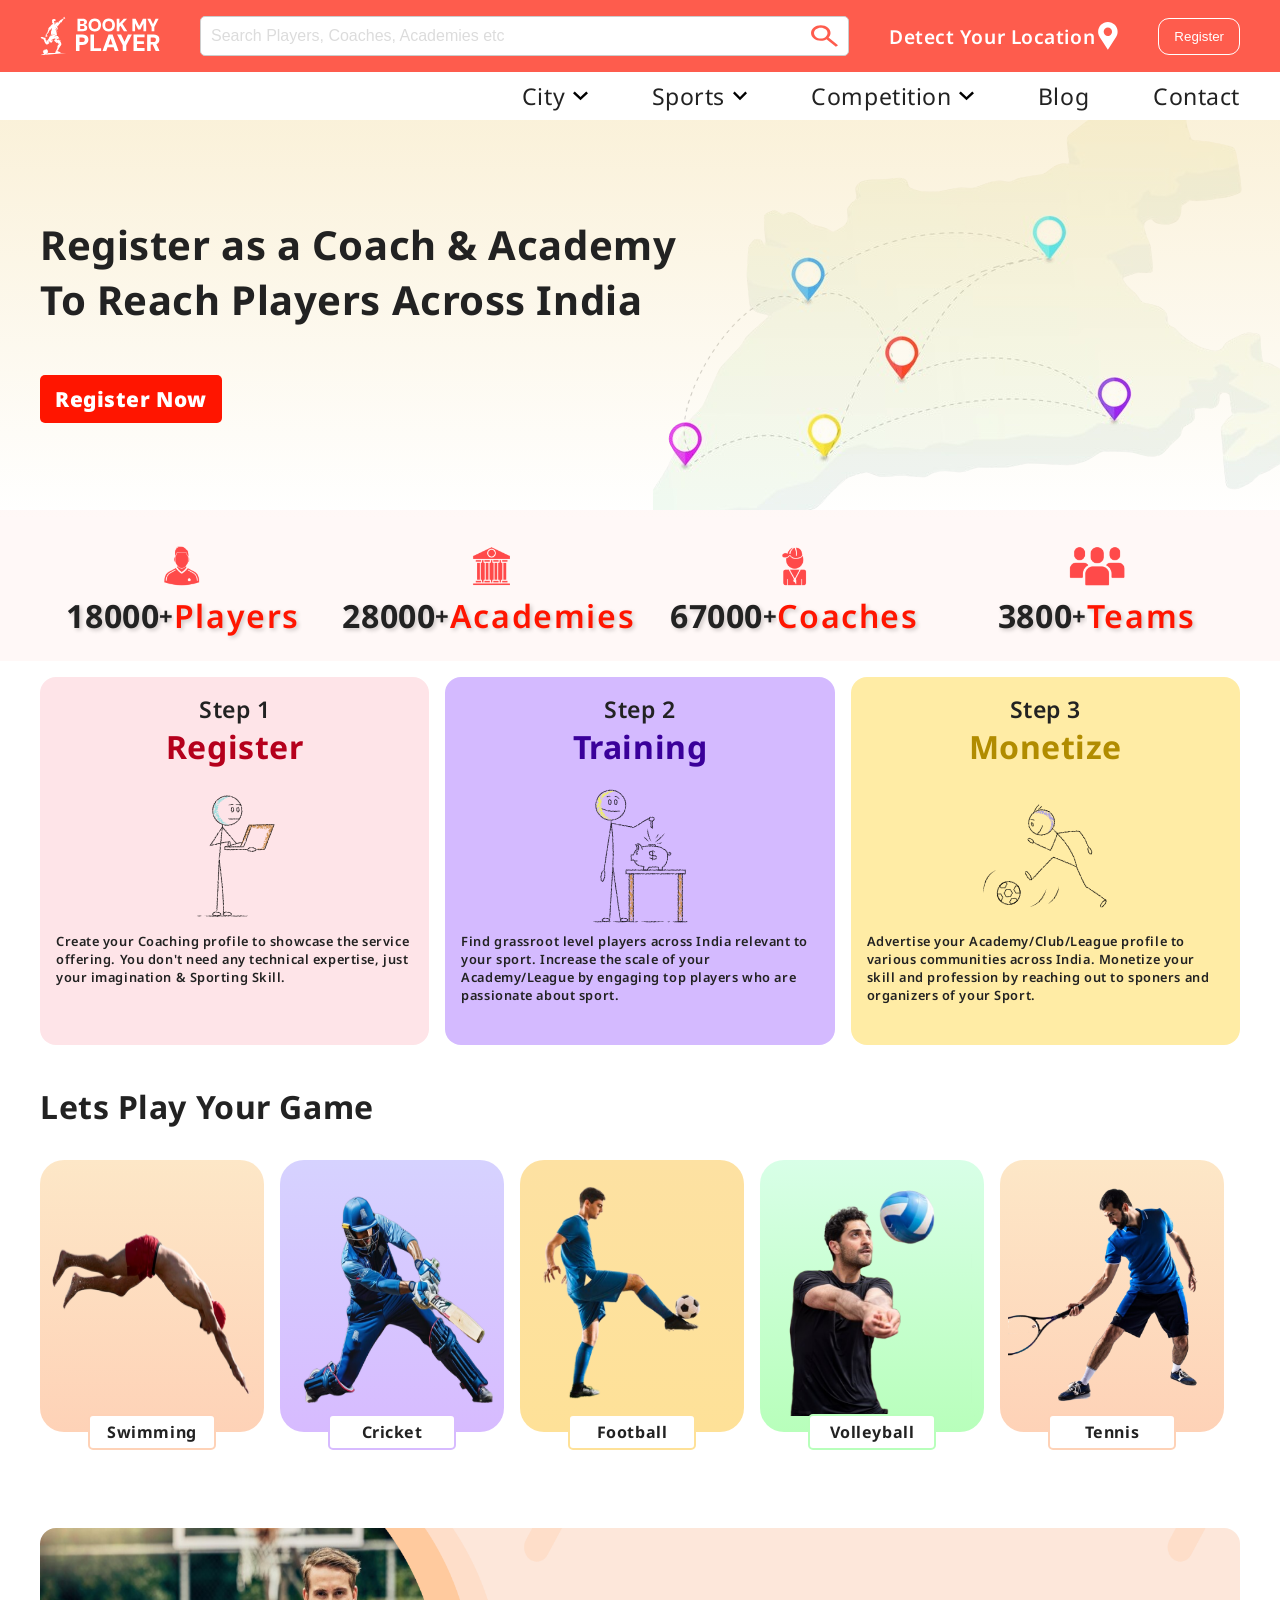
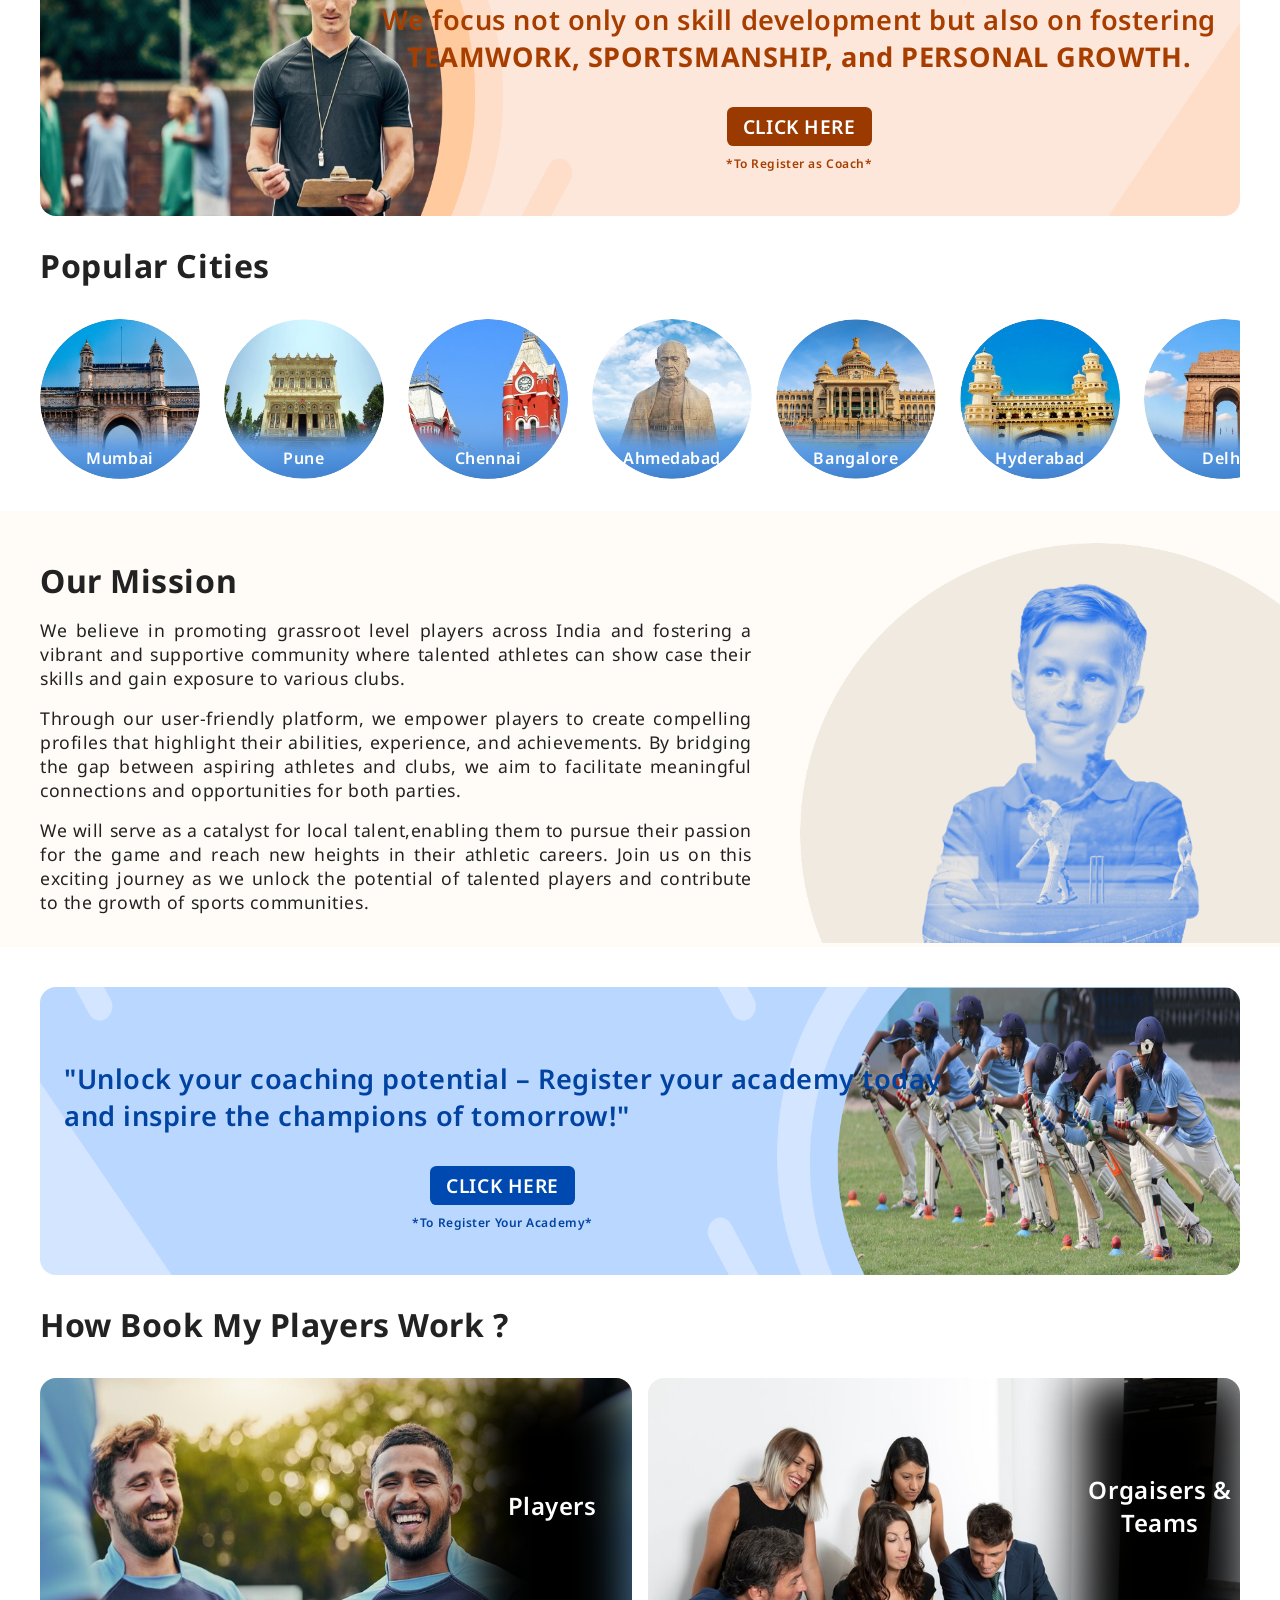
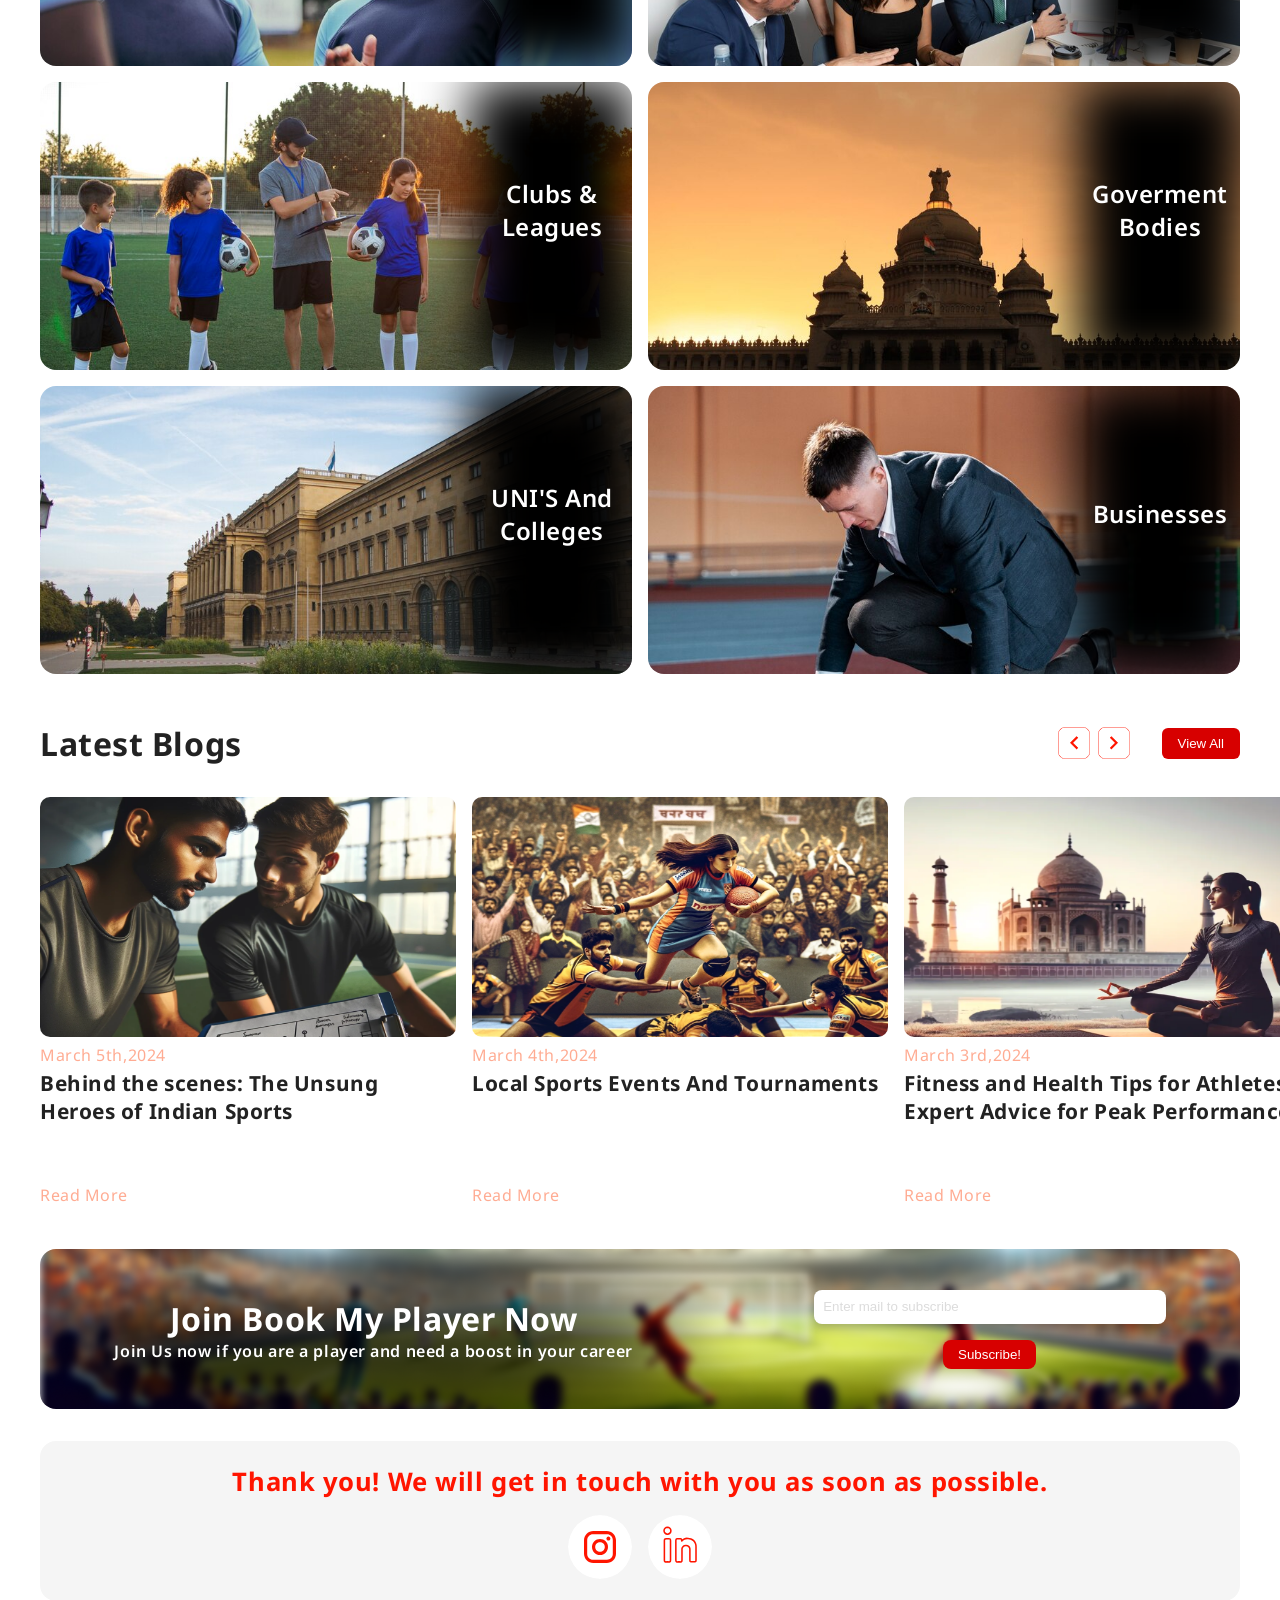
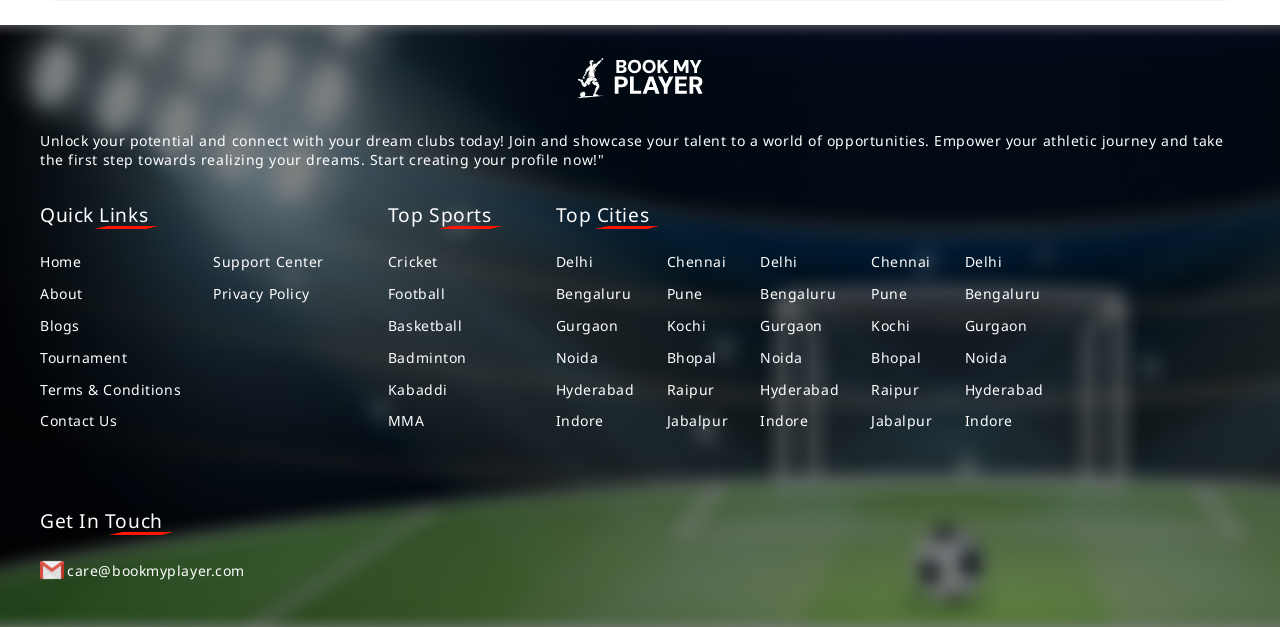
==== commit d1e31180: "changes" ====
--- a/index.html
+++ b/index.html
@@ -210,35 +210,89 @@
 
         <h2 class="new_fonts">Lets Play Your Game</h2>
 
-        <div class="nh_sport_wrapper nh_flex">
+        <div class="nh_sport_wrapper">
             <div class="nh_sport_box">
-                <img src="asset/images/sport5.png" alt="">
+                <img src="asset/images/Swimming.png" alt="">
                 <div class="nh_sport_name">
+                    <span class="new_fonts">Swimming</span>
+                </div>
+            </div>
+            <div class="nh_sport_box bg_2">
+                <img src="asset/images/Cricket.png" alt="">
+                <div class="nh_sport_name bd_2">
+                    <span class="new_fonts">Cricket</span>
+                </div>
+            </div>
+            <div class="nh_sport_box bg_3">
+                <img src="asset/images/Football.png" alt="">
+                <div class="nh_sport_name bd_3">
                     <span class="new_fonts">Football</span>
                 </div>
             </div>
+            <div class="nh_sport_box bg_4">
+                <img src="asset/images/Volleyball.png" alt="">
+                <div class="nh_sport_name bd_4">
+                    <span class="new_fonts">Volleyball</span>
+                </div>
+            </div>
+            <div class="nh_sport_box">
+                <img src="asset/images/Tennis.png" alt="">
+                <div class="nh_sport_name">
+                    <span class="new_fonts">Tennis</span>
+                </div>
+            </div>
             <div class="nh_sport_box bg_2">
-                <img src="asset/images/sport2.png" alt="">
+                <img src="asset/images/Basketball.png" alt="">
                 <div class="nh_sport_name bd_2">
-                    <span class="new_fonts">Volleyball</span>
+                    <span class="new_fonts">Basketball</span>
                 </div>
             </div>
             <div class="nh_sport_box bg_3">
-                <img src="asset/images/sport4.png" alt="">
+                <img src="asset/images/Hockey.png" alt="">
                 <div class="nh_sport_name bd_3">
-                    <span class="new_fonts">Cricket</span>
+                    <span class="new_fonts">Hockey</span>
                 </div>
             </div>
             <div class="nh_sport_box bg_4">
-                <img src="asset/images/sport1.png" alt="">
+                <img src="asset/images/Karate.png" alt="">
                 <div class="nh_sport_name bd_4">
-                    <span class="new_fonts">Tennis</span>
+                    <span class="new_fonts">Karate</span>
                 </div>
             </div>
             <div class="nh_sport_box">
-                <img src="asset/images/sport3.png" alt="">
+                <img src="asset/images/Kho-Kho.png" alt="">
                 <div class="nh_sport_name">
-                    <span class="new_fonts">Basketball</span>
+                    <span class="new_fonts">Kho-Kho</span>
+                </div>
+            </div>
+            <div class="nh_sport_box bg_2">
+                <img src="asset/images/Gym.png" alt="">
+                <div class="nh_sport_name bd_2">
+                    <span class="new_fonts">Gym</span>
+                </div>
+            </div>
+            <div class="nh_sport_box bg_3">
+                <img src="asset/images/Yoga.png" alt="">
+                <div class="nh_sport_name bd_3">
+                    <span class="new_fonts">Yoga</span>
+                </div>
+            </div>
+            <div class="nh_sport_box bg_4">
+                <img src="asset/images/Fitness.png" alt="">
+                <div class="nh_sport_name bd_4">
+                    <span class="new_fonts">Fitness</span>
+                </div>
+            </div>
+            <div class="nh_sport_box">
+                <img src="asset/images/Badminton.png" alt="">
+                <div class="nh_sport_name">
+                    <span class="new_fonts">Basdminton</span>
+                </div>
+            </div>
+            <div class="nh_sport_box bg_2">
+                <img src="asset/images/Skate.png" alt="">
+                <div class="nh_sport_name bd_2">
+                    <span class="new_fonts">Skating</span>
                 </div>
             </div>
         </div>
--- a/asset/css/new_home.css
+++ b/asset/css/new_home.css
@@ -95,7 +95,7 @@
 }
 
 .nh_options_wrapper {
-padding: 0.5rem 2.5rem;
+  padding: 0.5rem 2.5rem;
 }
 .nh_options_wrapper ul {
   justify-content: end;
@@ -251,7 +251,7 @@
 .nh_monetize_box,
 .nh_register_box,
 .nh_training_box {
-  border-radius:1rem;
+  border-radius: 1rem;
   background: #d4baff;
   justify-content: flex-start;
   flex-direction: column;
@@ -302,8 +302,13 @@
 }
 
 .nh_sport_wrapper {
-  height: 20rem;
   overflow: auto;
+  padding-bottom: 2rem;
+  display: grid;
+  grid-template-columns: repeat(14, 1fr);
+  place-items: center;
+  column-gap:1rem;
+  row-gap: 2.5rem;
 }
 .nh_play_wrap h2 {
   font-size: 2rem;
@@ -312,7 +317,7 @@
 }
 
 .nh_sport_box {
-  width: 22rem;
+  width: 14rem;
   height: 17rem;
   border-radius: 1.5rem;
   background: linear-gradient(180deg, #fde7c7 0.06%, #fed2b7 99.94%);
@@ -341,6 +346,7 @@
   display: flex;
   justify-content: center;
   align-items: center;
+  text-align: center;
 }
 
 .nh_sport_name span {
@@ -379,7 +385,7 @@
   height: 10rem;
   width: 10rem;
   border-radius: 50%;
-  display: block; 
+  display: block;
   margin: 0 auto;
 }
 
@@ -525,7 +531,6 @@
   grid-template-columns: repeat(2, 1fr);
   gap: 1rem;
   margin-top: 2rem;
-  
 }
 
 .work_box {
@@ -533,12 +538,12 @@
   cursor: pointer; /* Indicates that the item is interactable */
   overflow: hidden;
   height: 18rem;
+  border-radius: 1rem;
 }
 
 .work_box img {
   width: 100%;
   height: 100%;
-  
 }
 
 .work_name {
@@ -553,7 +558,6 @@
   align-items: center;
   transition: width 1s ease;
 }
-
 
 .work_name::after {
   content: "";
@@ -590,13 +594,13 @@
 }
 
 /* Hover Effects */
-.work_name{
+.work_name {
   transition: width 0.3s ease-in-out;
 }
 
 .work_box:hover .work_name {
   width: 50%; /* Width becomes 50% on hover */
-  .work_para_2{
+  .work_para_2 {
     display: block;
   }
 }
@@ -622,6 +626,7 @@
   margin-left: 2.5rem;
   margin-right: 2.5rem;
   margin-top: 1rem;
+  border-radius: 1rem;
 }
 
 .join_text,
@@ -677,6 +682,7 @@
   align-items: center;
   flex-direction: column;
   gap: 1rem;
+  border-radius: 1rem;
 }
 
 .social_box p {
@@ -1091,11 +1097,11 @@
 .sports_box {
   width: 55rem;
   background-color: #fff;
-  border-radius:1rem;
+  border-radius: 1rem;
   position: absolute;
-  left:50%; 
+  left: 50%;
   top: 50%;
-  transform: translate(-50%,-50%);
+  transform: translate(-50%, -50%);
   padding: 1.5rem;
 }
 
@@ -1159,7 +1165,7 @@
   position: absolute;
   left: 50%;
   top: 50%;
-  transform: translate(-50%,-50%);
+  transform: translate(-50%, -50%);
   padding: 1.5rem;
   border-radius: 1rem;
 }
@@ -1244,9 +1250,9 @@
   background: #fe5c4d;
   padding: 0.5rem 1rem;
   position: fixed;
-  bottom:0.2%;
+  bottom: 0.2%;
   width: 98%;
-  margin-left:1%;
+  margin-left: 1%;
 }
 
 .footer_img {
@@ -1282,13 +1288,13 @@
 
 /* Sets the thumb (the part you drag) */
 ::-webkit-scrollbar-thumb {
-  background-color: #888; /* Darker grey thumb */
+  background-color: #dcdcdc; /* Darker grey thumb */
   cursor: pointer;
 }
 
 /* Changes thumb color on hover or when being clicked */
 ::-webkit-scrollbar-thumb:hover {
-  background-color: #555; /* Darker grey on hover */
+  background-color: #dcdcdc; /* Darker grey on hover */
   cursor: pointer;
 }
 
@@ -1486,7 +1492,7 @@
     display: grid;
     grid-template-columns: repeat(1, 1fr);
     gap: 1rem;
-    margin-top: 2rem;   
+    margin-top: 2rem;
   }
 
   .nh_work_wrapper {
@@ -1494,7 +1500,7 @@
     padding-right: 0;
   }
 
-  .work_box{
+  .work_box {
     width: 90%;
   }
 
@@ -1503,9 +1509,6 @@
   .work_container > .work_box:nth-child(6) {
     justify-self: end;
   }
-
-  
-  
 }
 
 @media only screen and (max-width: 950px) {
@@ -1527,6 +1530,10 @@
   .city_flex {
     grid-template-columns: repeat(20, 1fr);
     gap: 1.5rem;
+  }
+
+  .nh_sport_wrapper {
+    grid-template-columns: repeat(7, 1fr);
   }
 
   .nh_play_wrap h2 {
@@ -1592,7 +1599,6 @@
   }
 }
 @media only screen and (max-width: 700px) {
-
   .work_name {
     position: absolute;
     top: 0;
@@ -1602,13 +1608,11 @@
     display: flex;
     flex-direction: column;
     justify-content: flex-end;
-    align-items:center;
+    align-items: center;
     padding: 1rem;
     transition: width 1s ease;
-    pointer-events: none;
-  }
-  
-  
+  }
+
   .work_name::after {
     content: "";
     position: absolute;
@@ -1616,17 +1620,21 @@
     left: 0;
     right: 0;
     bottom: 0;
-    background: rgba(0, 0, 0,0.5);
+    background: rgba(0, 0, 0, 0.5);
+  }
+
+  .work_box {
+    pointer-events: none;
   }
 
   .work_para_2 {
     display: block;
   }
 
-  .footer_section{
+  .footer_section {
     padding-bottom: 5rem;
   }
-  .footer_icon{
+  .footer_icon {
     display: flex;
   }
   .nh_search_wrapper {
@@ -1673,6 +1681,15 @@
   }
 }
 @media only screen and (max-width: 650px) {
+  .nh_sport_box {
+    width: 10rem;
+    height: 14rem;
+  }
+  
+  .nh_sport_box img {
+    width: 8rem;
+    height: 9rem;
+  }
   .ad_text_two,
   .ad_text_new {
     width: 25rem;
@@ -1754,8 +1771,8 @@
   .nh_cityname span {
     font-size: 0.8rem;
   }
-  .city_flex{
-    gap:0.8rem;
+  .city_flex {
+    gap: 0.8rem;
   }
 }
 
@@ -1810,8 +1827,8 @@
   }
 
   .nh_ad_wrapper {
-    margin-left:1rem;
-    margin-right:1rem;
+    margin-left: 1rem;
+    margin-right: 1rem;
   }
 }
 
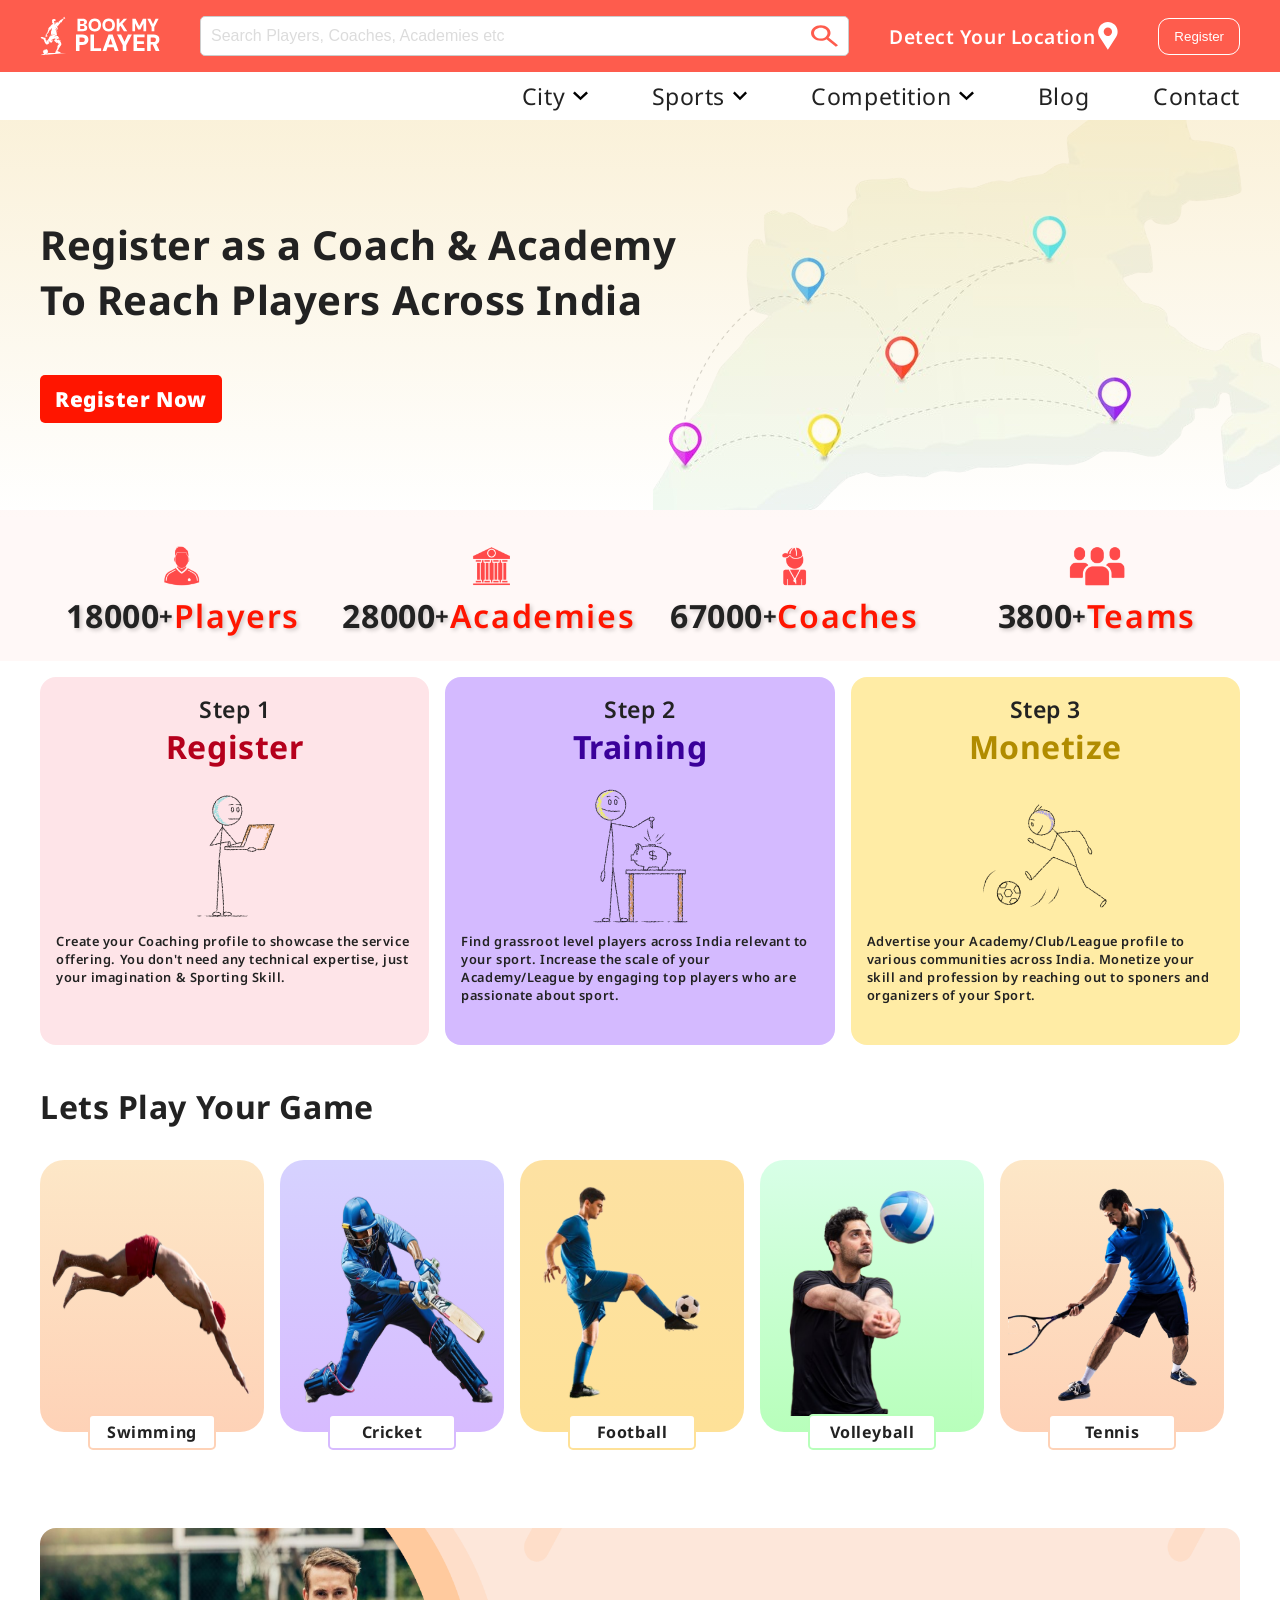
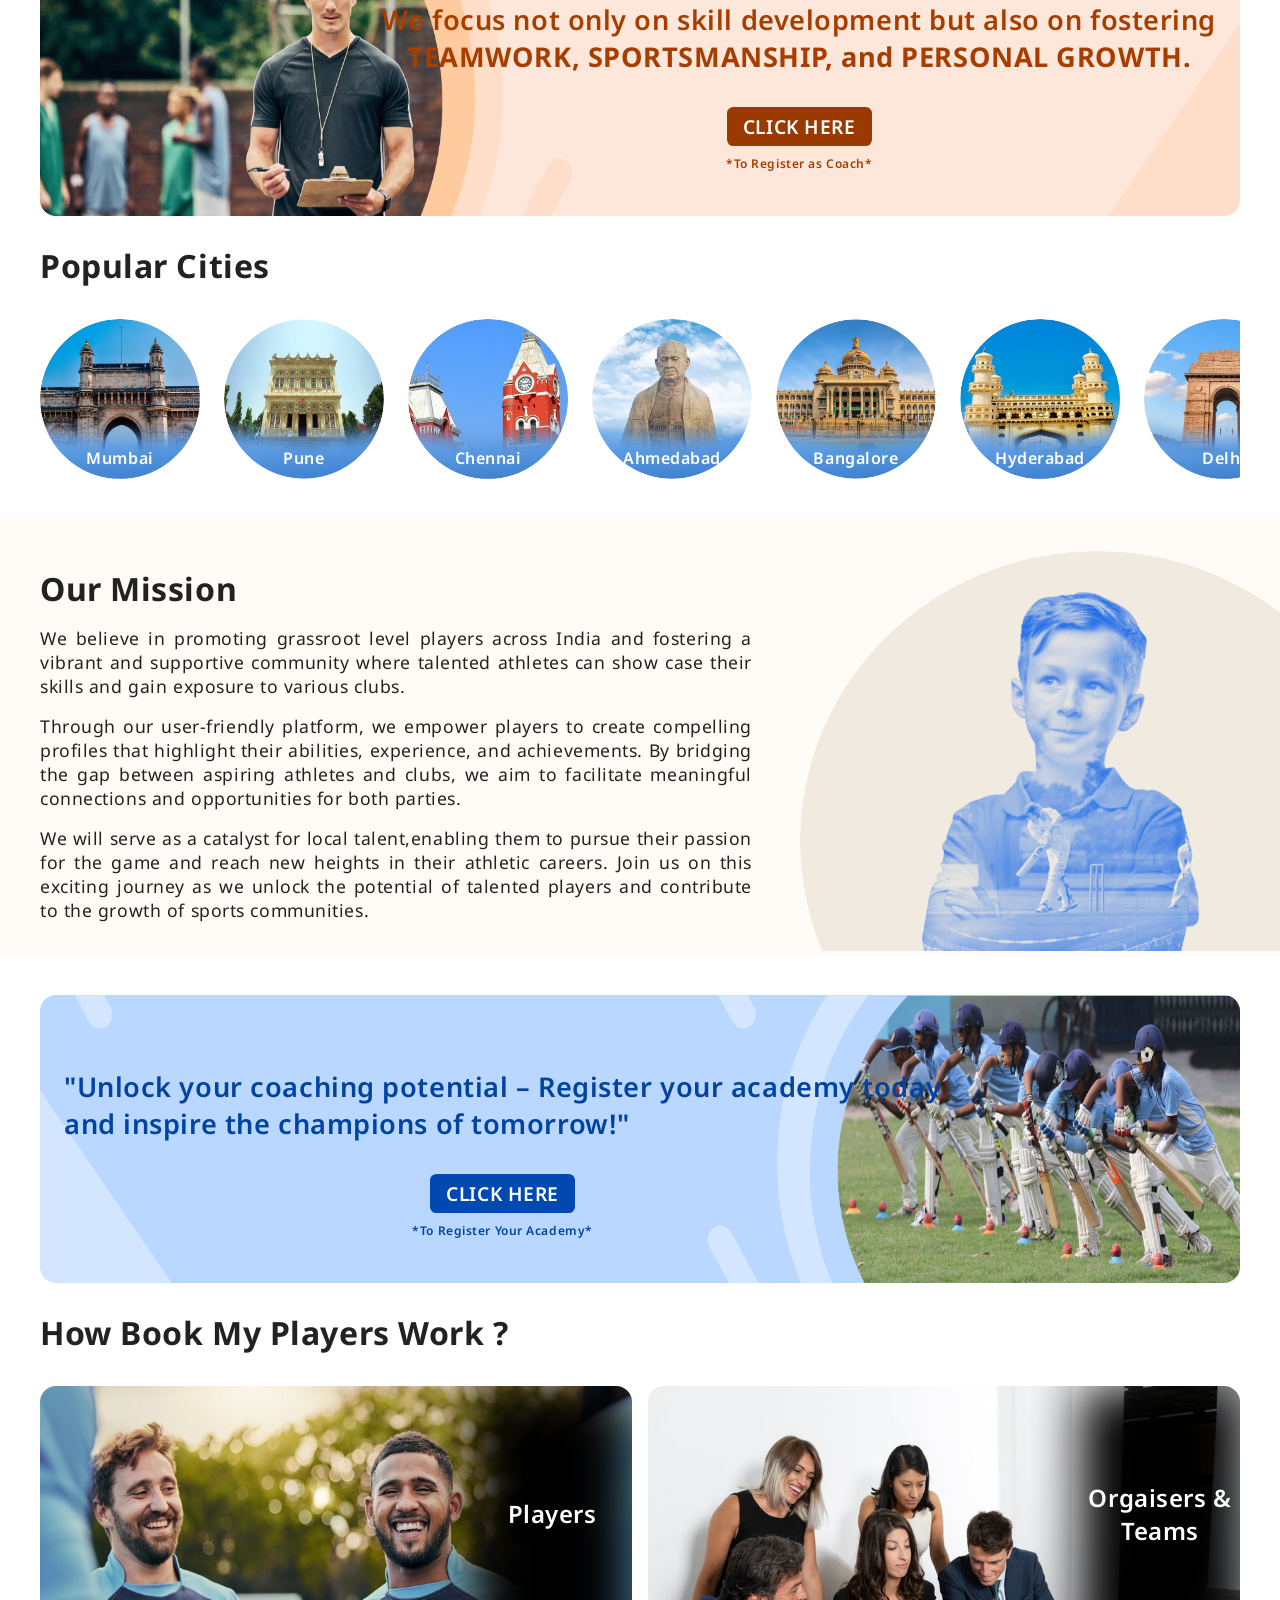
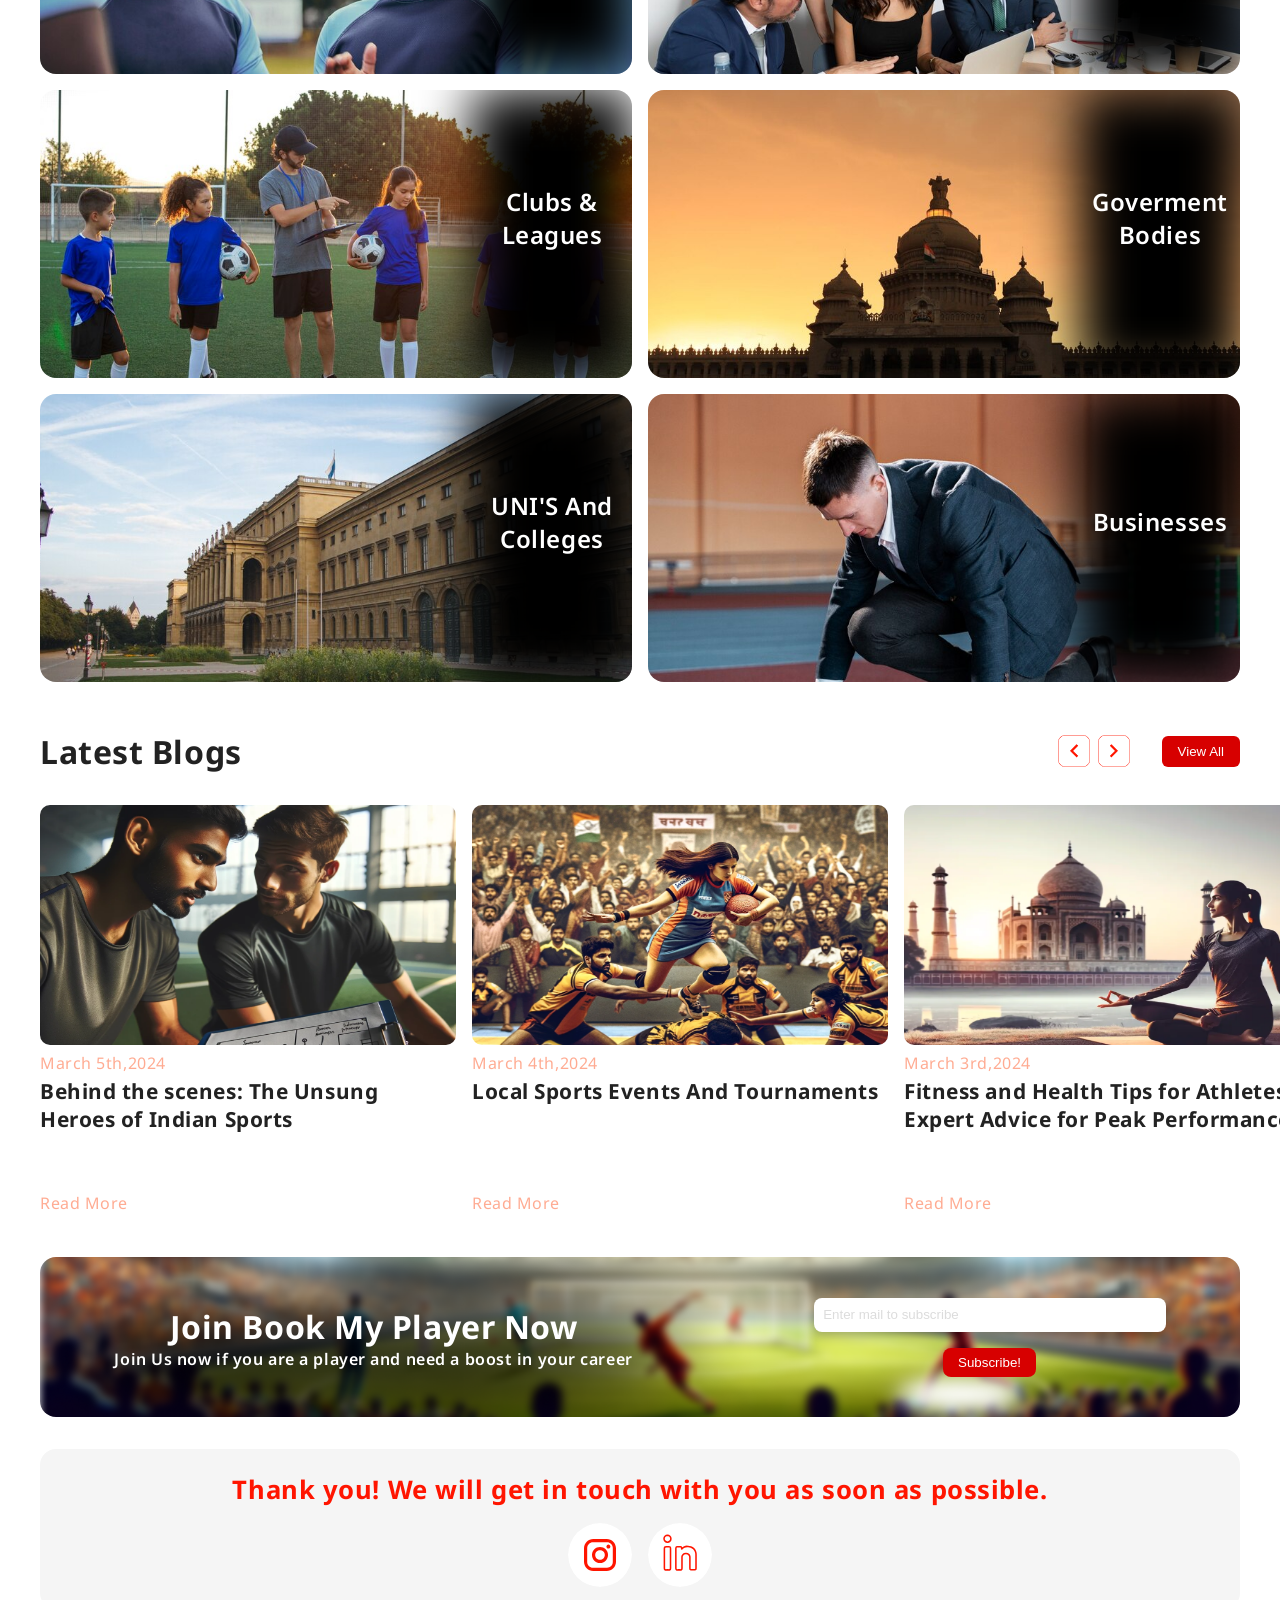
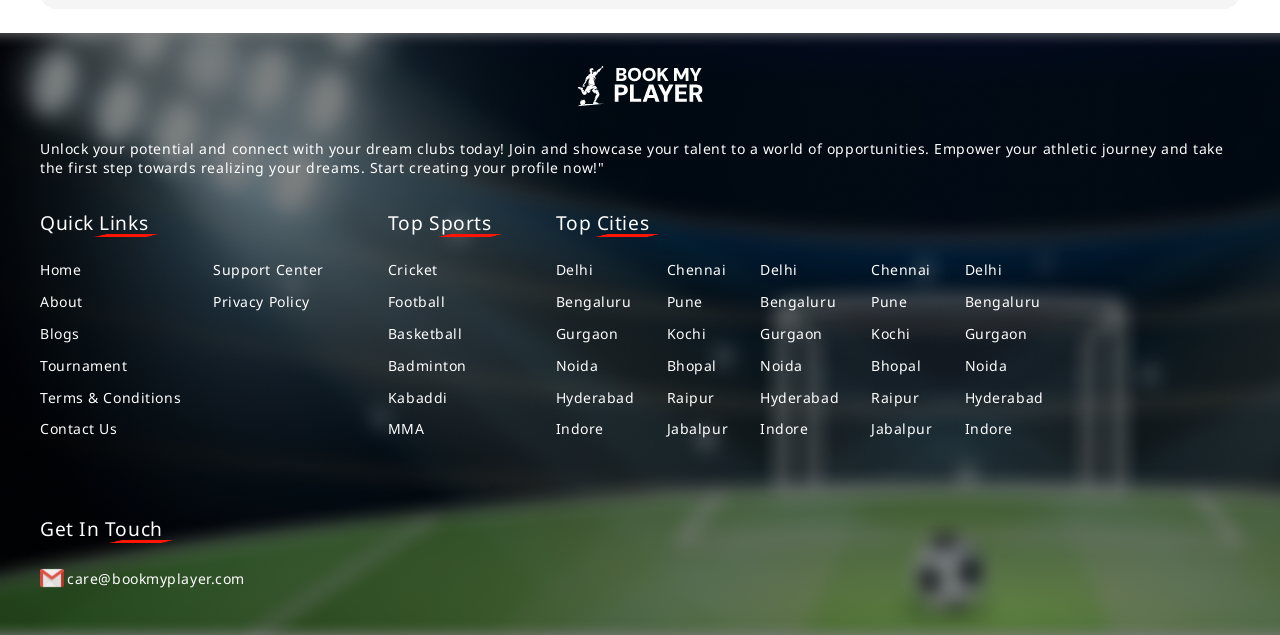
==== commit 4494a37d: "changes" ====
--- a/index.html
+++ b/index.html
@@ -286,7 +286,7 @@
             <div class="nh_sport_box">
                 <img src="asset/images/Badminton.png" alt="">
                 <div class="nh_sport_name">
-                    <span class="new_fonts">Basdminton</span>
+                    <span class="new_fonts">Badminton</span>
                 </div>
             </div>
             <div class="nh_sport_box bg_2">
--- a/asset/css/new_home.css
+++ b/asset/css/new_home.css
@@ -576,7 +576,7 @@
   transition: transform 1s ease; /* Smooth transitions for text effects */
   margin: 0; /* Remove default margins */
   position: relative;
-  z-index: 100;
+  z-index: 1;
   text-align: center;
 }
 
@@ -774,7 +774,7 @@
 
 .blog_container {
   padding-top: 0.5rem;
-  overflow: hidden;
+  overflow: auto;
 }
 
 .footer_wrap {
@@ -1231,11 +1231,12 @@
 }
 
 .city_flex {
-  overflow: scroll;
+  overflow: auto;
   display: grid;
   grid-template-columns: repeat(60, 1fr);
   gap: 1.5rem;
   padding-bottom: 0.5rem;
+  padding-bottom: 1rem;
 }
 
 .mission_new {
@@ -1253,6 +1254,7 @@
   bottom: 0.2%;
   width: 98%;
   margin-left: 1%;
+  z-index: 2;
 }
 
 .footer_img {
@@ -1508,6 +1510,16 @@
   .work_container > .work_box:nth-child(4),
   .work_container > .work_box:nth-child(6) {
     justify-self: end;
+    border-radius: 0;
+    border-top-left-radius: 1rem;
+    border-bottom-left-radius: 1rem;
+  }
+  .work_container > .work_box:nth-child(1),
+  .work_container > .work_box:nth-child(3),
+  .work_container > .work_box:nth-child(5) {
+    border-radius: 0;
+    border-top-right-radius: 1rem;
+    border-bottom-right-radius: 1rem;
   }
 }
 
@@ -1603,7 +1615,7 @@
     position: absolute;
     top: 0;
     right: 0;
-    height: 18rem;
+    height: 12rem;
     width: 100%;
     display: flex;
     flex-direction: column;
@@ -1625,6 +1637,7 @@
 
   .work_box {
     pointer-events: none;
+    height: 12rem;
   }
 
   .work_para_2 {
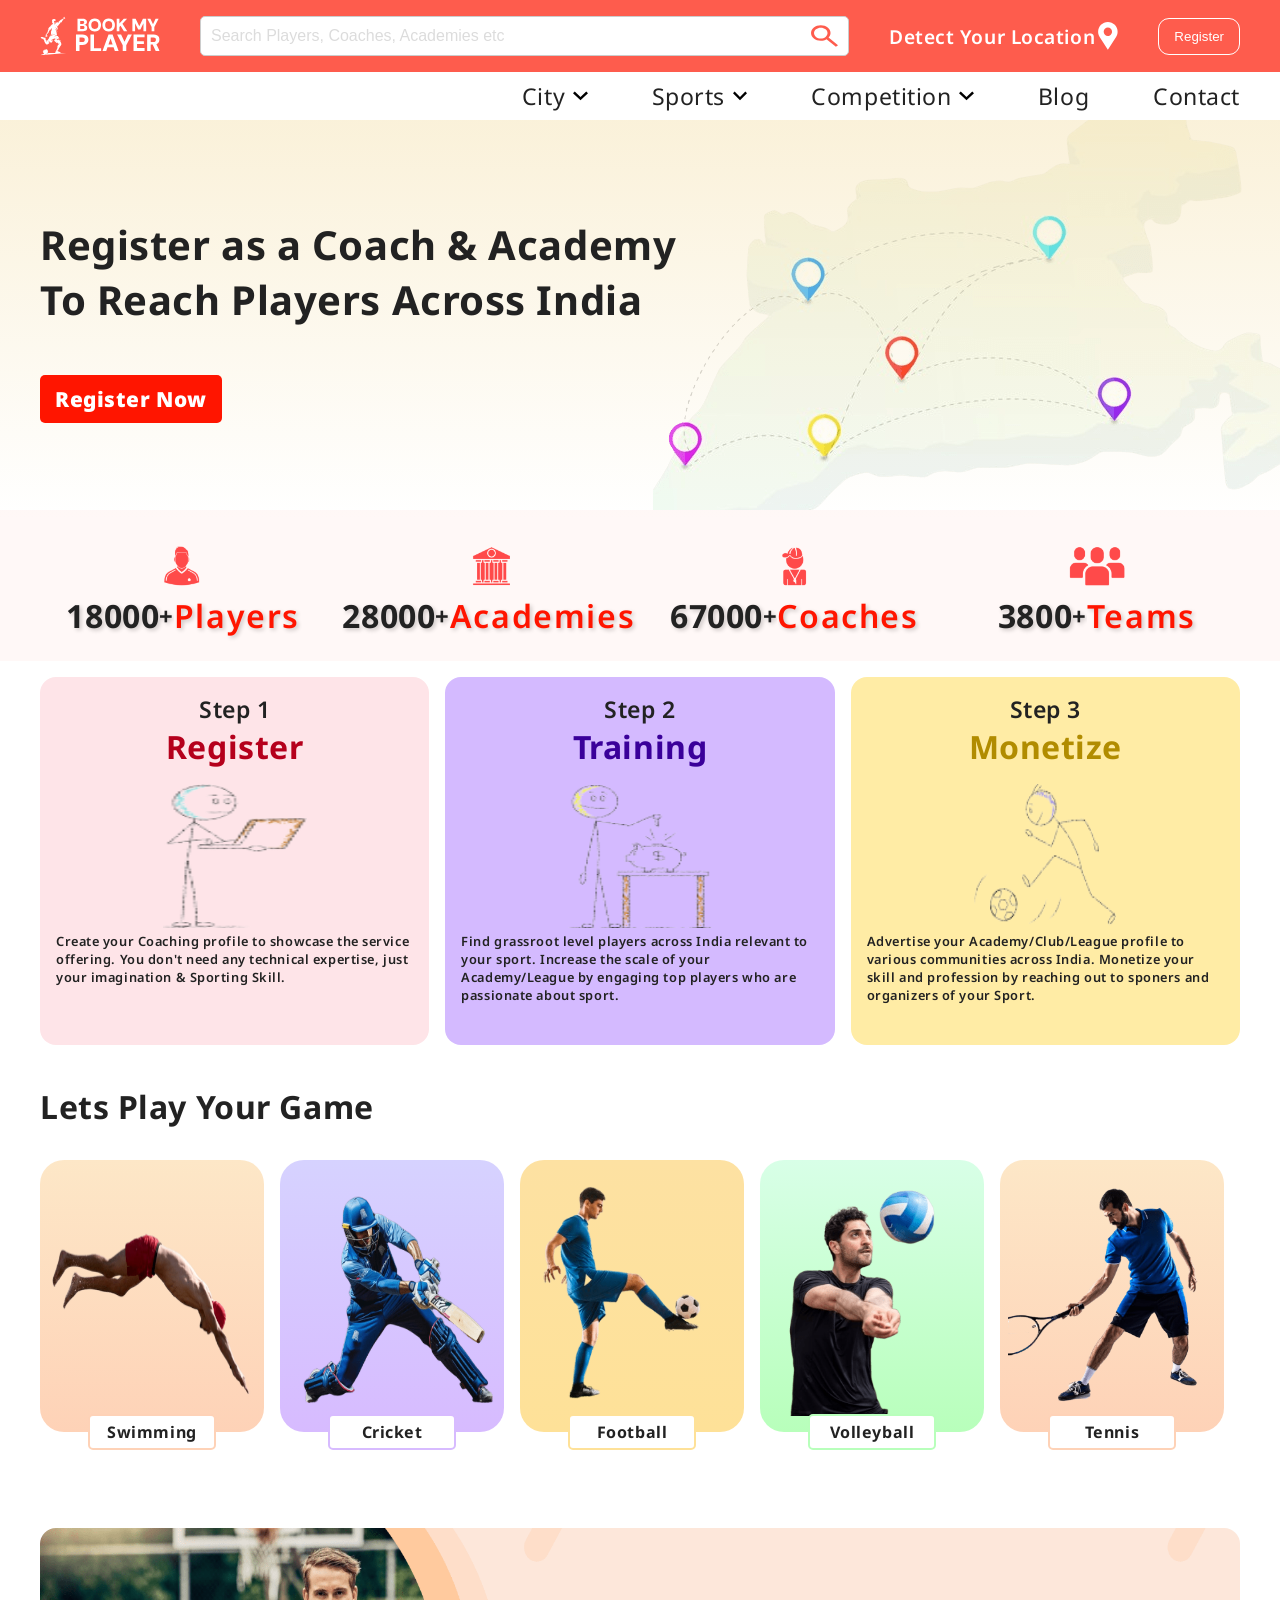
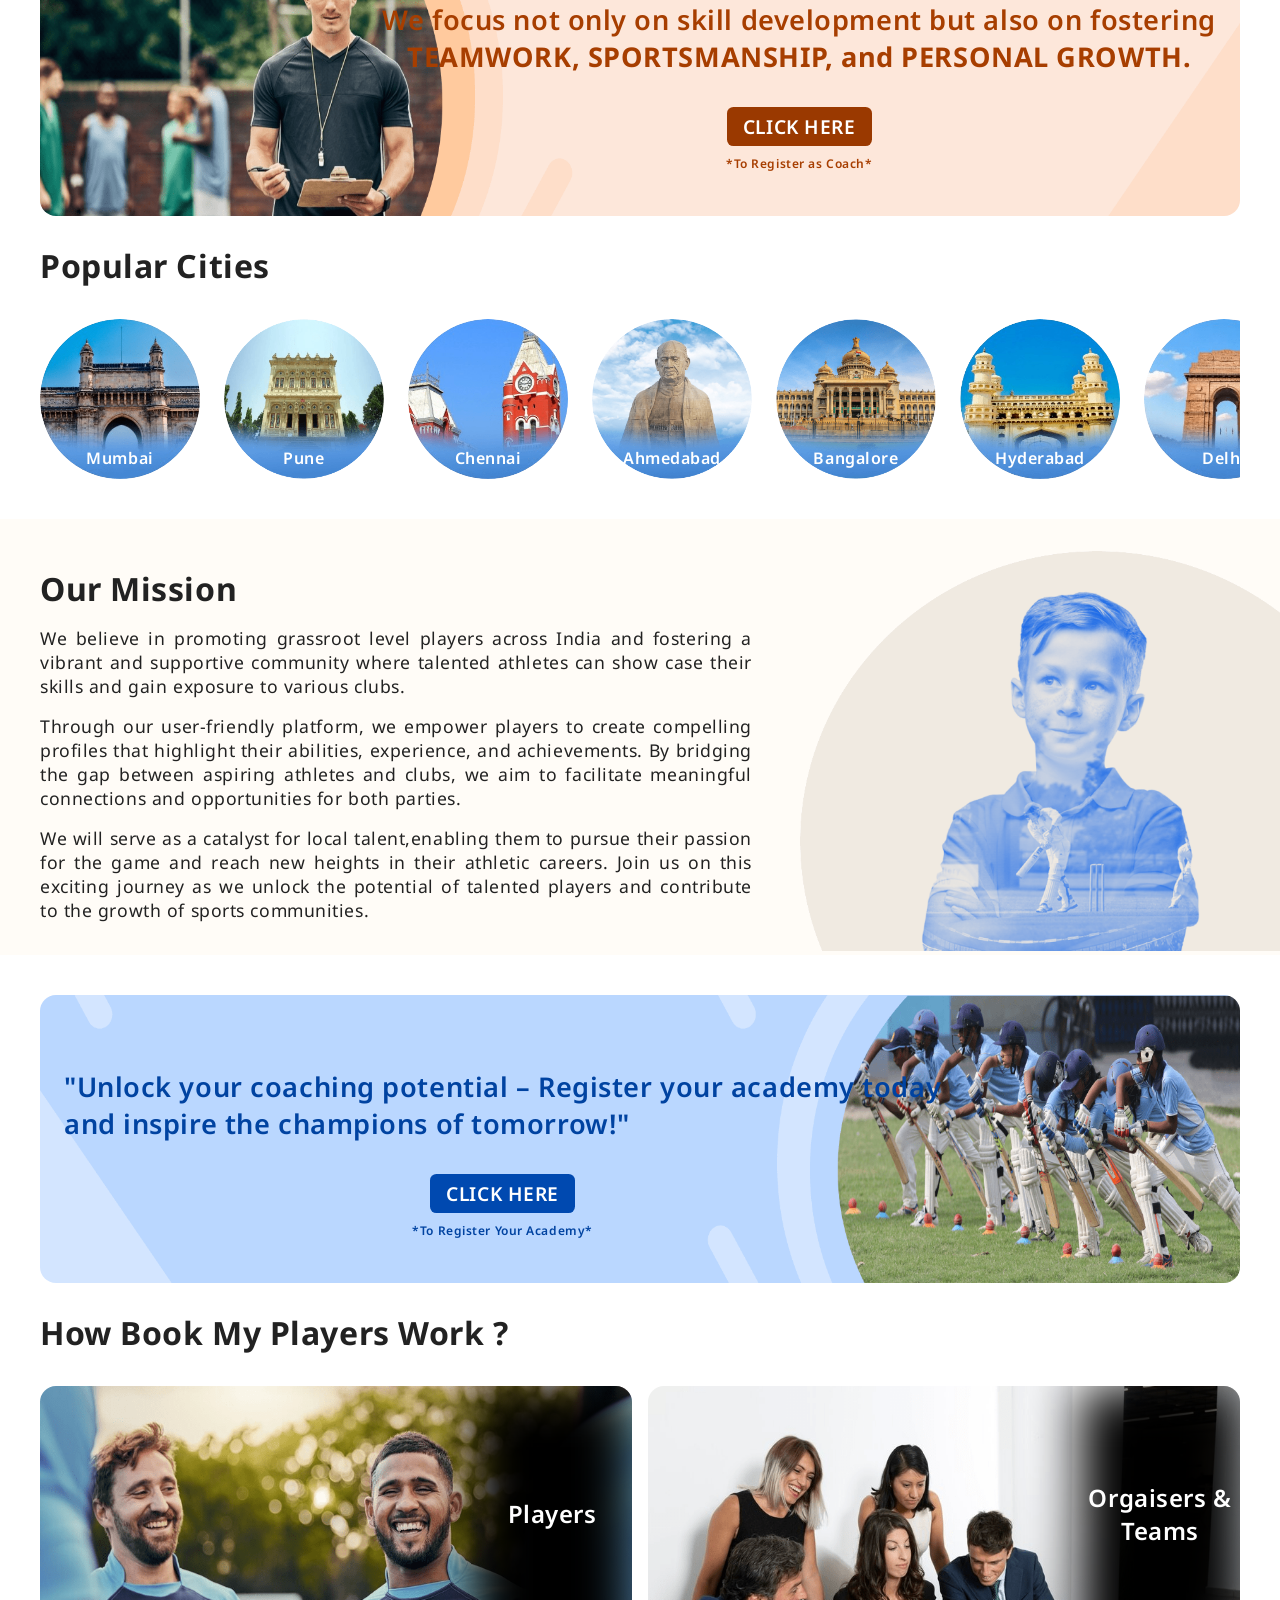
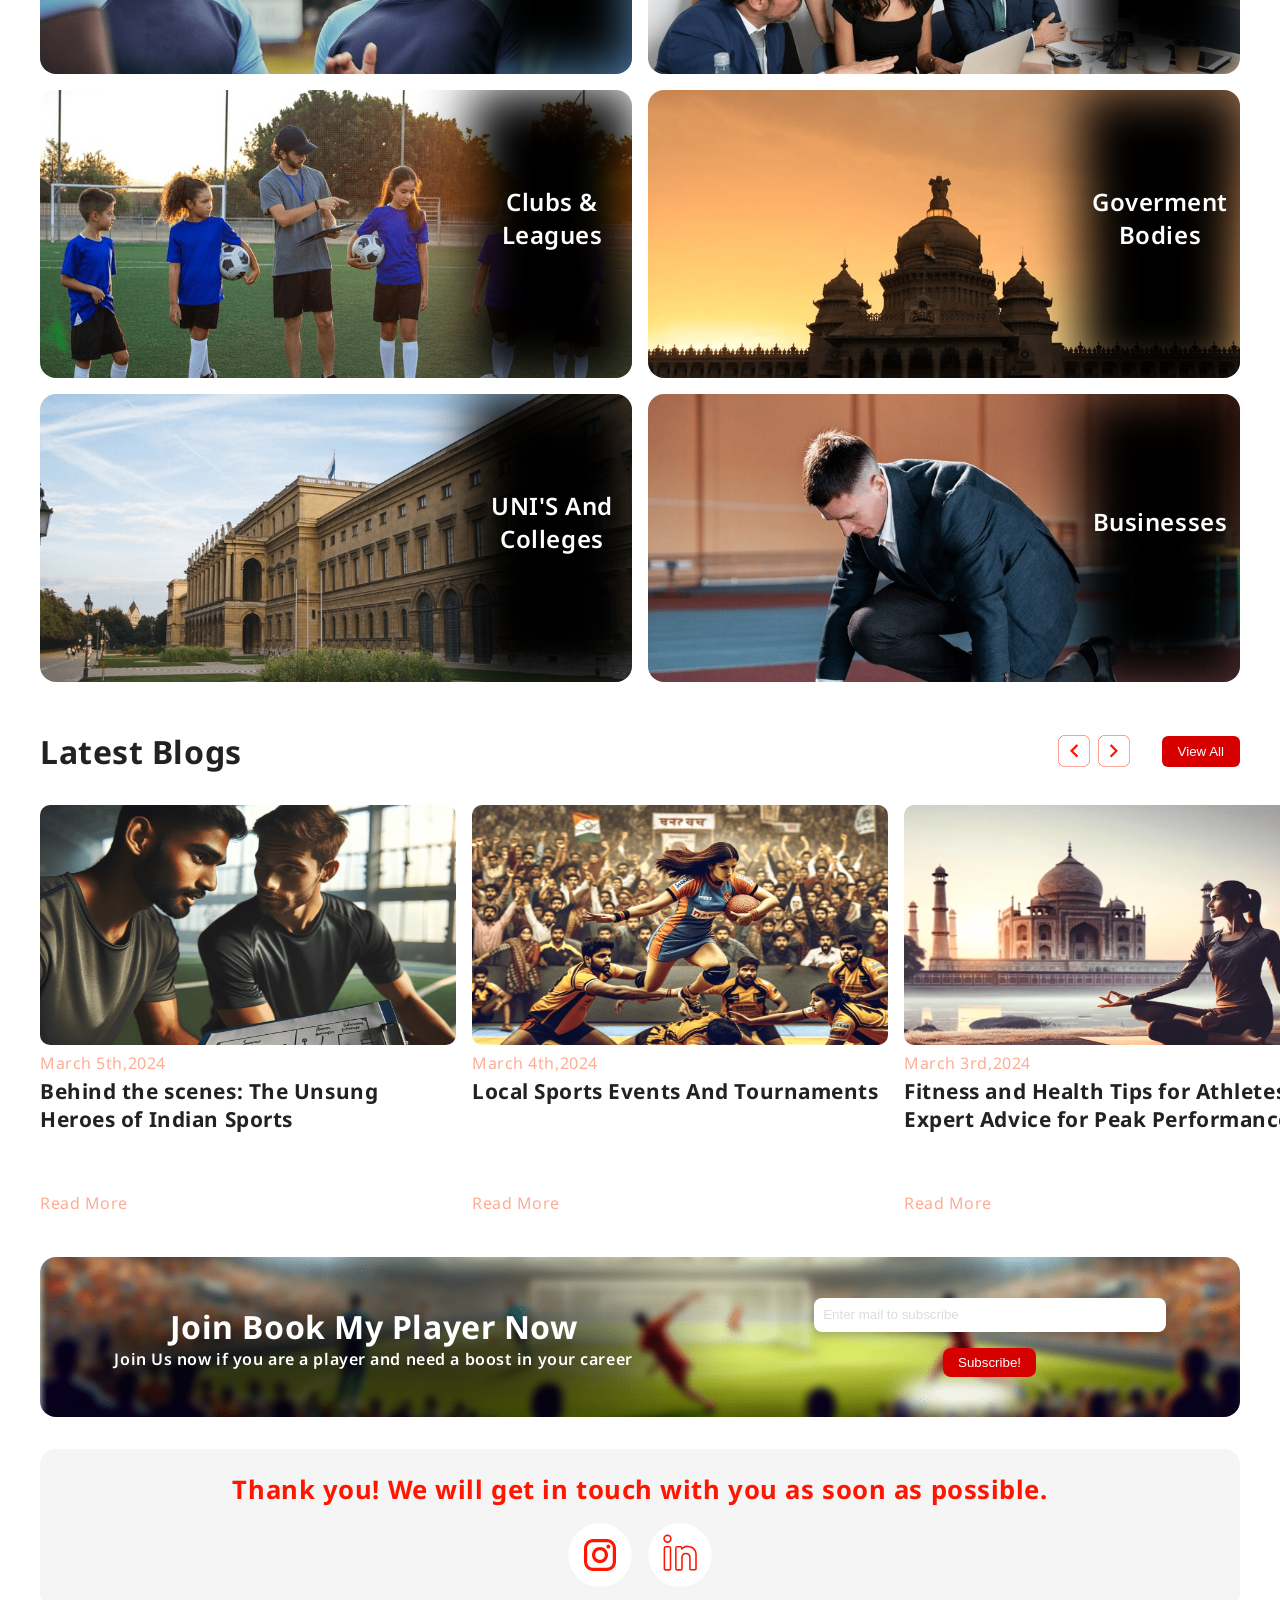
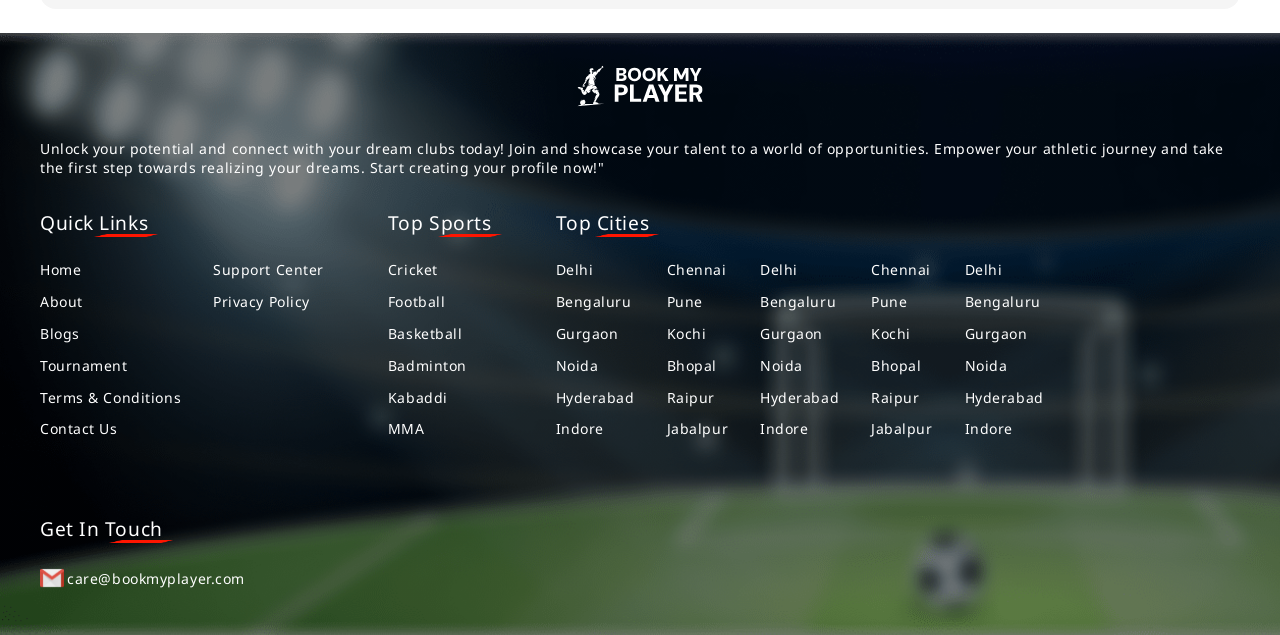
==== commit 145ebd0b: "changes" ====
--- a/index.html
+++ b/index.html
@@ -143,7 +143,7 @@
 
             <div class="monetize_flex">
                 <div class="nh_monetize_img">
-                    <img src="asset/images/register_img.svg" alt="" loading="lazy">
+                    <img src="asset/images/register_img.png" alt="" loading="lazy">
                 </div>
                 <div>
                     <span class="new_fonts step_info">Create your Coaching profile to showcase the service offering.
@@ -167,7 +167,7 @@
 
             <div class="monetize_flex">
                 <div class="nh_monetize_img">
-                    <img src="asset/images/training_img.svg" alt="" loading="lazy">
+                    <img src="asset/images/training_img.png" alt="" loading="lazy">
                 </div>
                 <div>
                     <span class="new_fonts step_info">Find grassroot level players across India relevant to your sport.
@@ -192,7 +192,7 @@
             </div>
             <div class="monetize_flex">
                 <div class="nh_monetize_img">
-                    <img src="asset/images/monetize_img.svg" alt="" loading="lazy">
+                    <img src="asset/images/monetize_img.png" alt="" loading="lazy">
                 </div>
                 <div>
                     <span class="new_fonts step_info">Advertise your Academy/Club/League profile to various communities
@@ -743,7 +743,7 @@
             <h2 class="new_fonts">How Book My Players Work ?</h2>
 
             <div class="work_container">
-                <div class="work_box">
+                <div class="work_box aa">
                     <img src="asset/images/work_1.png" alt="">
                     <div class="work_name">
                         <p class="new_fonts">Players</p>
@@ -751,35 +751,35 @@
                             new people. Find Your tribe.</p>
                     </div>
                 </div>
-                <div class="work_box">
+                <div class="work_box bb">
                     <img src="asset/images/work_2.png" alt="">
                     <div class="work_name">
                         <p class="new_fonts">Orgaisers & Teams</p>
                         <p class="new_fonts work_para_2">Don't be stuck for players. Reduce admin time and headaches. Gamify organisation with rewards and ratings.</p>
                     </div>
                 </div>
-                <div class="work_box">
+                <div class="work_box cc">
                     <img src="asset/images/work_3.png" alt="">
                     <div class="work_name">
                         <p class="new_fonts">Clubs & Leagues</p>
                         <p class="new_fonts work_para_2">Club are always looking for players. Running a club is tough. Leagues care about every club being able to take part.</p>
                     </div>
                 </div>
-                <div class="work_box">
+                <div class="work_box dd">
                     <img src="asset/images/work_4.png" alt="">
                     <div class="work_name">
                         <p class="new_fonts">Goverment Bodies</p>
                         <p class="new_fonts work_para_2">The way people take part in sport is changing. Connect everyone taking part in those sports, support formal and informal participation. Metrics and data on participation.</p>
                     </div>
                 </div>
-                <div class="work_box">
+                <div class="work_box ee">
                     <img src="asset/images/work_5.png" alt="">
                     <div class="work_name">
                         <p class="new_fonts">UNI'S And Colleges</p>
                         <p class="new_fonts work_para_2">Universities & colleges promote healthy active living and connect your entire student body through shared interests in sports and activities.</p>
                     </div>
                 </div>
-                <div class="work_box">
+                <div class="work_box ff">
                     <img src="asset/images/work_6.png" alt="">
                     <div class="work_name">
                         <p class="new_fonts">Businesses</p>
@@ -1014,8 +1014,12 @@
     <!-- sportsn click popup  -->
     <section class="sports_popup">
         <div class="sports_box">
-            <div class="sport_heading">
+            <div class="sport_heading nh_flex_cross">
+                <div></div>
                 <p class="new_fonts sport_text">Sports</p>
+                <div class="sports_cross">
+                    <img src="https://www.bookmyplayer.com/asset/images/menu_cross.svg" alt="dd">
+                </div>
             </div>
             <div class="sports_icon">
                 <div class="sports_img">
@@ -1154,10 +1158,16 @@
     <!-- city click popup  -->
     <section class="city_popup">
         <div class="city_box">
-            <div class="nh_search_box">
-                <input type="text" class="nh_city_input" id="citySearchInput" placeholder="Search Your City">
-                <img src="asset/images/nh_search.svg" class="nh_search_icon" alt="">
-            </div>
+            <div class="nh_flex_cross">
+                <div class="nh_search_box">
+                    <input type="text" class="nh_city_input" id="citySearchInput" placeholder="Search Your City">
+                    <img src="asset/images/nh_search.svg" class="nh_search_icon" alt="">
+                </div>
+                <div class="city_cross">
+                    <img src="https://www.bookmyplayer.com/asset/images/menu_cross.svg" alt="dd">
+                </div>
+            </div>
+           
             <div class="sport_heading">
                 <p class="new_fonts sport_text sport_or">Or</p>
                 <div class="location_flex">
@@ -1308,8 +1318,12 @@
     <!-- register poppup -->
     <section class="register_popup">
         <div class="register_content">
-            <div class="common_font">
-                <p>What you are looking for?</p>
+            <div class="common_font nh_flex_cross">
+                <div></div>
+                <p class="cross_para">What you are looking for?</p>
+                <div class="register_cross">
+                    <img src="https://www.bookmyplayer.com/asset/images/menu_cross.svg" alt="dd">
+                </div>
             </div>
 
             <div class="section_new">
@@ -1353,7 +1367,7 @@
             <span class="new_fonts footer_fonts">Home</span>
         </div>
         <div class="footer_img">
-            <img src="asset/images/footer_sport.png" alt="">
+            <img src="asset/images/footer_sport.png" id="sports_click_footer" alt="">
             <span class="new_fonts footer_fonts">Sports</span>
         </div>
         <div class="footer_img">
--- a/asset/css/new_home.css
+++ b/asset/css/new_home.css
@@ -549,7 +549,7 @@
 .work_name {
   position: absolute;
   top: 0;
-  right: 0;
+  right:0;
   height: 18rem;
   width: 10rem;
   display: flex;
@@ -588,22 +588,27 @@
 .work_name p:first-child {
   margin-bottom: 2rem;
 }
-
+.work_name p:last-child {
+ min-width: 20rem;
+ text-align: left;
+}
 .work_para_2 {
-  display: none;
-}
-
-/* Hover Effects */
-.work_name {
-  transition: width 0.3s ease-in-out;
-}
-
+  display: block;
+  transform: translateY(100%); /* Initially hides the element by moving it down */
+  transition: transform 0.3s ease-in-out; /* Smooth transition for sliding up and down */
+  height: 0; /* Use height to control visibility and transitions */
+  overflow: hidden; /* Prevent content from showing when height is 0 */
+}
 .work_box:hover .work_name {
-  width: 50%; /* Width becomes 50% on hover */
-  .work_para_2 {
-    display: block;
-  }
-}
+  width: 50%;
+}
+
+.work_box:hover .work_para_2 {
+  transform: translateY(0%); /* Slide up on hover */
+  height: auto; /* Expand the height to fit content */
+}
+
+
 
 .nh_work_wrapper {
   padding: 1.5rem 2.5rem;
@@ -1019,6 +1024,25 @@
   }
 }
 
+.city_cross img , .sports_cross img, .register_cross img{
+  height: 100%;
+  width: 100%;
+}
+.city_cross , .sports_cross, .register_cross{
+ cursor: pointer;
+}
+
+.nh_flex_cross{
+  display: flex;
+  justify-content: space-between;
+  align-items: start;
+  gap:1rem;
+}
+.cross_para{
+margin-bottom: 0.5rem;
+}
+
+
 @media screen and (max-width: 1050px) {
   .acad_btn button {
     width: max-content;
@@ -1095,7 +1119,8 @@
 }
 
 .sports_box {
-  width: 55rem;
+  width: 70%;
+  height: 65%;
   background-color: #fff;
   border-radius: 1rem;
   position: absolute;
@@ -1103,6 +1128,7 @@
   top: 50%;
   transform: translate(-50%, -50%);
   padding: 1.5rem;
+  overflow: auto;
 }
 
 ::placeholder {
@@ -1130,7 +1156,7 @@
   cursor: pointer;
 }
 
-.sports_icon,
+
 .city_icon {
   display: grid;
   grid-template-columns: repeat(9, 1fr);
@@ -1139,10 +1165,18 @@
   place-items: center;
 }
 
+.sports_icon{
+  display: flex;
+  justify-content:center;
+  align-items: center;
+  gap:1.5rem;
+  flex-wrap: wrap;
+}
+
 .sports_icon img,
 .city_icon img {
-  height: 2rem;
-  width: 2rem;
+  height: 2.5rem;
+  width: 2.5rem;
 }
 .sports_icon p,
 .city_icon img {
@@ -1407,9 +1441,10 @@
 }
 @media only screen and (max-width: 930px) {
   .nh_monetize {
-    display: block;
+    display:block;
     width: 100%;
     margin-top: 1.5rem;
+    overflow: hidden;
   }
 
   .social_box p {
@@ -1448,6 +1483,40 @@
     background-color: #d7aa00;
   }
 
+  .nh_work_wrapper{
+    overflow: hidden;
+  }
+
+  .nh_register_box, .nh_monetize_box, .nh_training_box {
+    opacity: 0;
+    transform: translateX(-100%); /* Start off-screen */
+    transition: all 0.5s ease-out;
+}
+
+.nh_training_box {
+    transform: translateX(100%); /* Start off-screen for the training box */
+}
+
+/* Animation keyframes */
+@keyframes slideInFromLeft {
+    from { transform: translateX(-100%); }
+    to { transform: translateX(0); opacity: 1; }
+}
+
+@keyframes slideInFromRight {
+    from { transform: translateX(100%); }
+    to { transform: translateX(0); opacity: 1; }
+}
+
+.aa, .bb, .cc, .dd, .ee, .ff {
+    opacity: 0;
+    transform: translateX(-100%); /* Assuming all start from left for consistency */
+}
+.aa, .cc, .ee {
+    opacity: 0;
+    transform: translateX(100%); /* Assuming all start from left for consistency */
+}
+
   .nh_monetize {
     padding: 0rem;
   }
@@ -1490,21 +1559,25 @@
     justify-self: flex-end; /* Aligns the second div to the right */
   }
 
-  .work_container {
-    display: grid;
-    grid-template-columns: repeat(1, 1fr);
-    gap: 1rem;
-    margin-top: 2rem;
-  }
+
 
   .nh_work_wrapper {
     padding-left: 0;
     padding-right: 0;
   }
 
-  .work_box {
+  .work_container {
+    display: grid;
+    grid-template-columns: 1fr;
+    gap: 1rem;
+    margin-top: 2rem;
+}
+
+.work_container .work_box {
     width: 90%;
-  }
+}
+
+
 
   .work_container > .work_box:nth-child(2),
   .work_container > .work_box:nth-child(4),
@@ -1521,16 +1594,16 @@
     border-top-right-radius: 1rem;
     border-bottom-right-radius: 1rem;
   }
+
+  
 }
 
 @media only screen and (max-width: 950px) {
-  .city_box,
-  .sports_box {
+  .city_box {
     width: 45rem;
   }
 
-  .city_icon,
-  .sports_icon {
+  .city_icon{
     grid-template-columns: repeat(7, 1fr);
     gap: 1rem;
   }
@@ -1570,13 +1643,11 @@
   }
 }
 @media only screen and (max-width: 800px) {
-  .city_box,
-  .sports_box {
+  .city_box {
     width: 35rem;
   }
 
-  .city_icon,
-  .sports_icon {
+  .city_icon{
     grid-template-columns: repeat(5, 1fr);
     gap: 1rem;
   }
@@ -1635,14 +1706,20 @@
     background: rgba(0, 0, 0, 0.5);
   }
 
+  .work_para_2 {
+    display: block;
+    transform: translateY(0); /* Initially hides the element by moving it down */
+    height: auto; /* Use height to control visibility and transitions */
+    overflow: initial;
+  }
+
   .work_box {
     pointer-events: none;
-    height: 12rem;
-  }
-
-  .work_para_2 {
-    display: block;
-  }
+    height: 13rem;
+  }
+
+
+
 
   .footer_section {
     padding-bottom: 5rem;
@@ -1686,6 +1763,21 @@
   .register_img img {
     width: 25rem;
   }
+
+  .sports_box {
+    width: 100%;
+    height:70%;
+    border-radius:0;
+    border-top-left-radius: 1rem;
+    border-top-right-radius: 1rem;
+    position: fixed;
+    top:auto;
+    left: auto;
+    bottom:0;
+    transform: none;
+    padding: 1rem;
+    overflow: auto;
+  }
 }
 @media only screen and (max-width: 684px) {
   .nh_top_text h1,
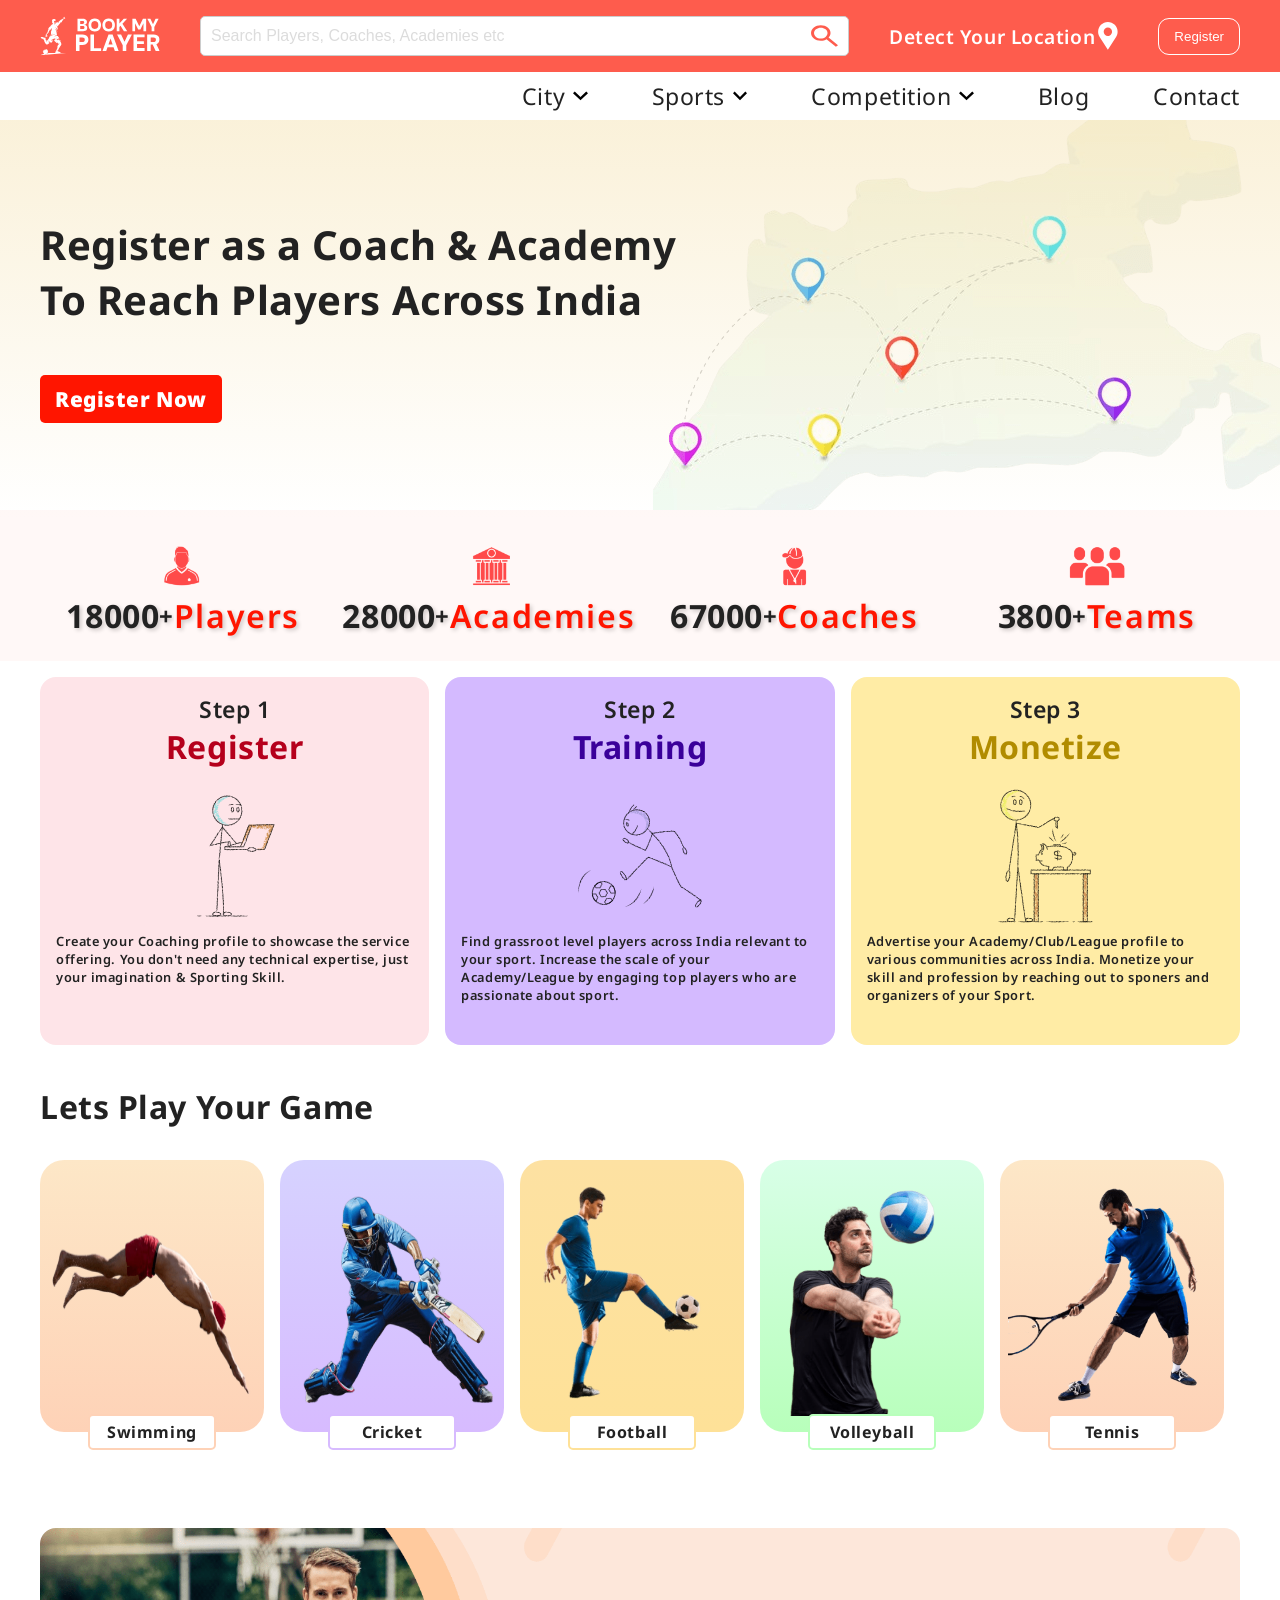
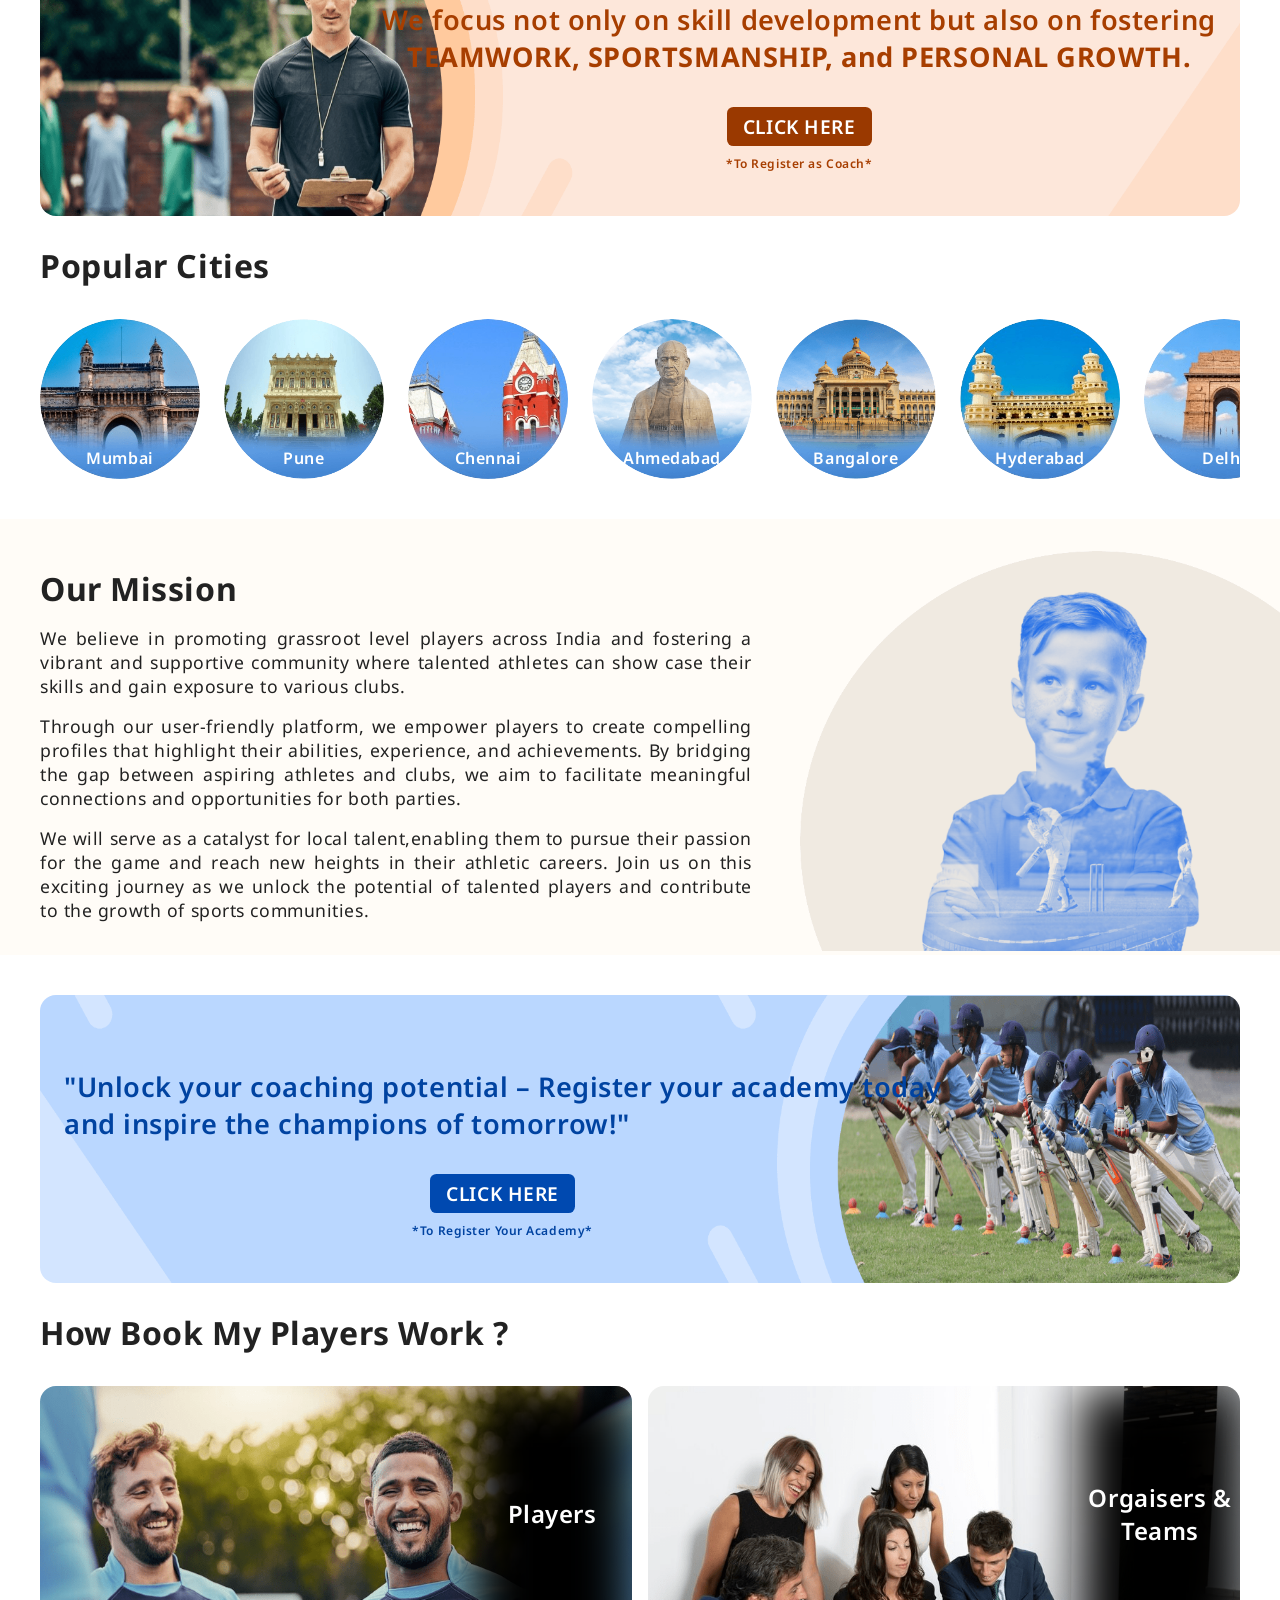
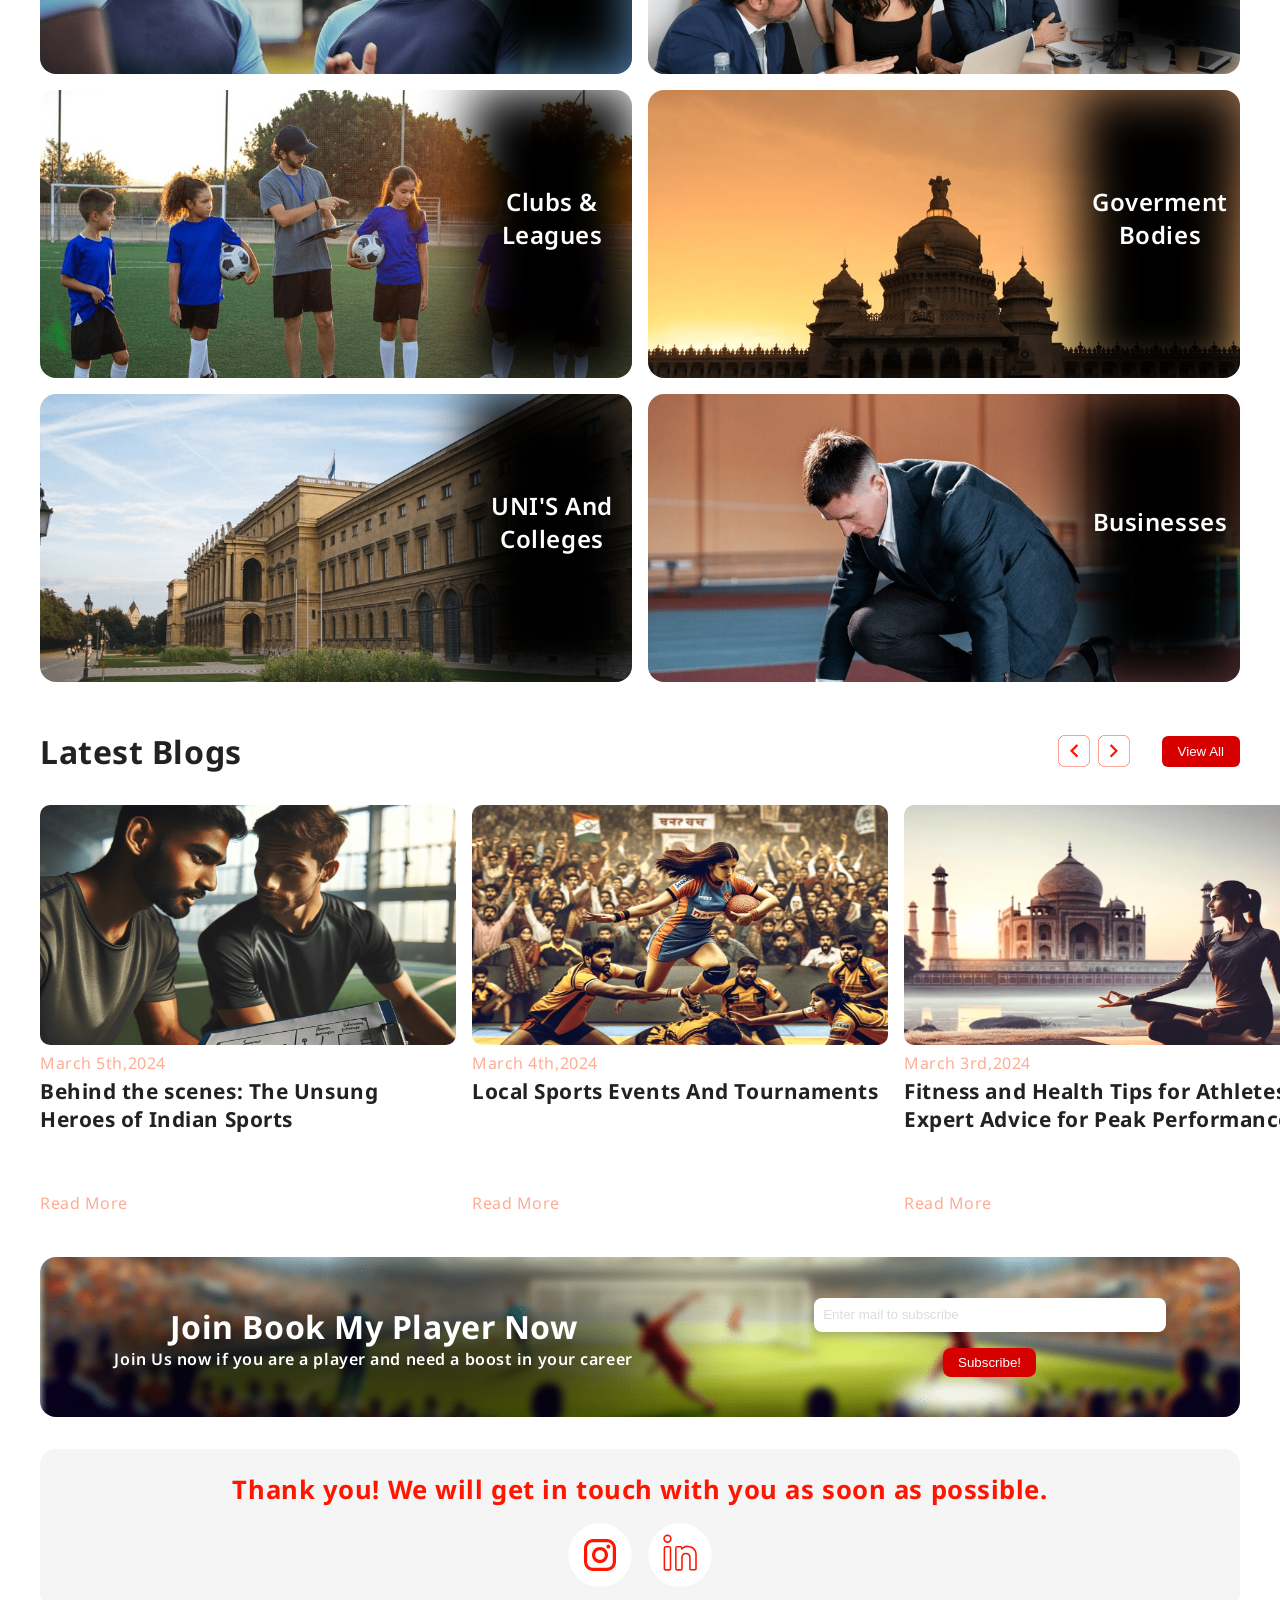
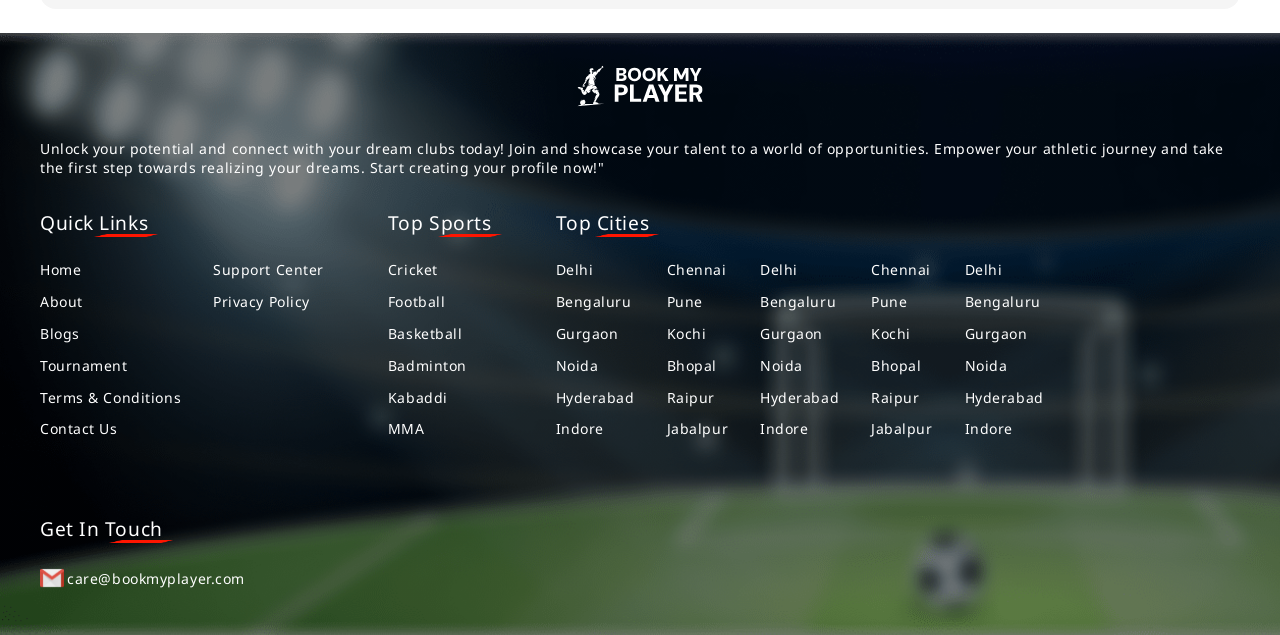
==== commit 3615f161: "changes" ====
--- a/index.html
+++ b/index.html
@@ -143,7 +143,7 @@
 
             <div class="monetize_flex">
                 <div class="nh_monetize_img">
-                    <img src="asset/images/register_img.png" alt="" loading="lazy">
+                    <img src="asset/images/register_img.svg" alt="" loading="lazy">
                 </div>
                 <div>
                     <span class="new_fonts step_info">Create your Coaching profile to showcase the service offering.
@@ -167,7 +167,7 @@
 
             <div class="monetize_flex">
                 <div class="nh_monetize_img">
-                    <img src="asset/images/training_img.png" alt="" loading="lazy">
+                    <img src="asset/images/training_img.svg" alt="" loading="lazy">
                 </div>
                 <div>
                     <span class="new_fonts step_info">Find grassroot level players across India relevant to your sport.
@@ -192,7 +192,7 @@
             </div>
             <div class="monetize_flex">
                 <div class="nh_monetize_img">
-                    <img src="asset/images/monetize_img.png" alt="" loading="lazy">
+                    <img src="asset/images/monetize_img.svg" alt="" loading="lazy">
                 </div>
                 <div>
                     <span class="new_fonts step_info">Advertise your Academy/Club/League profile to various communities
--- a/asset/css/new_home.css
+++ b/asset/css/new_home.css
@@ -258,14 +258,38 @@
   padding: 1rem;
   width: 33%;
   height: 23rem;
+  transition: all 0.5s ease-in-out;
 }
 
 .nh_register_box {
   background-color: #fee4e8;
 }
+.nh_register_box:hover {
+ background-color: #fb8295;
+ .register_step {
+  transition: all 0.5s ease-in-out;
+  color: #fff;
+ }
+}
+
+.nh_training_box:hover{
+  background-color: #b095dd ;
+  .training_step {
+    transition: all 0.5s ease-in-out;
+    color: #fff;
+  }
+}
 
 .nh_monetize_box {
   background-color: #ffeca5;
+}
+.nh_monetize_box:hover {
+  background-color: #f0d058;
+  .monetize_step {
+    transition: all 0.5s ease-in-out;
+    color: #fff;
+  }
+  
 }
 
 .step_one {
